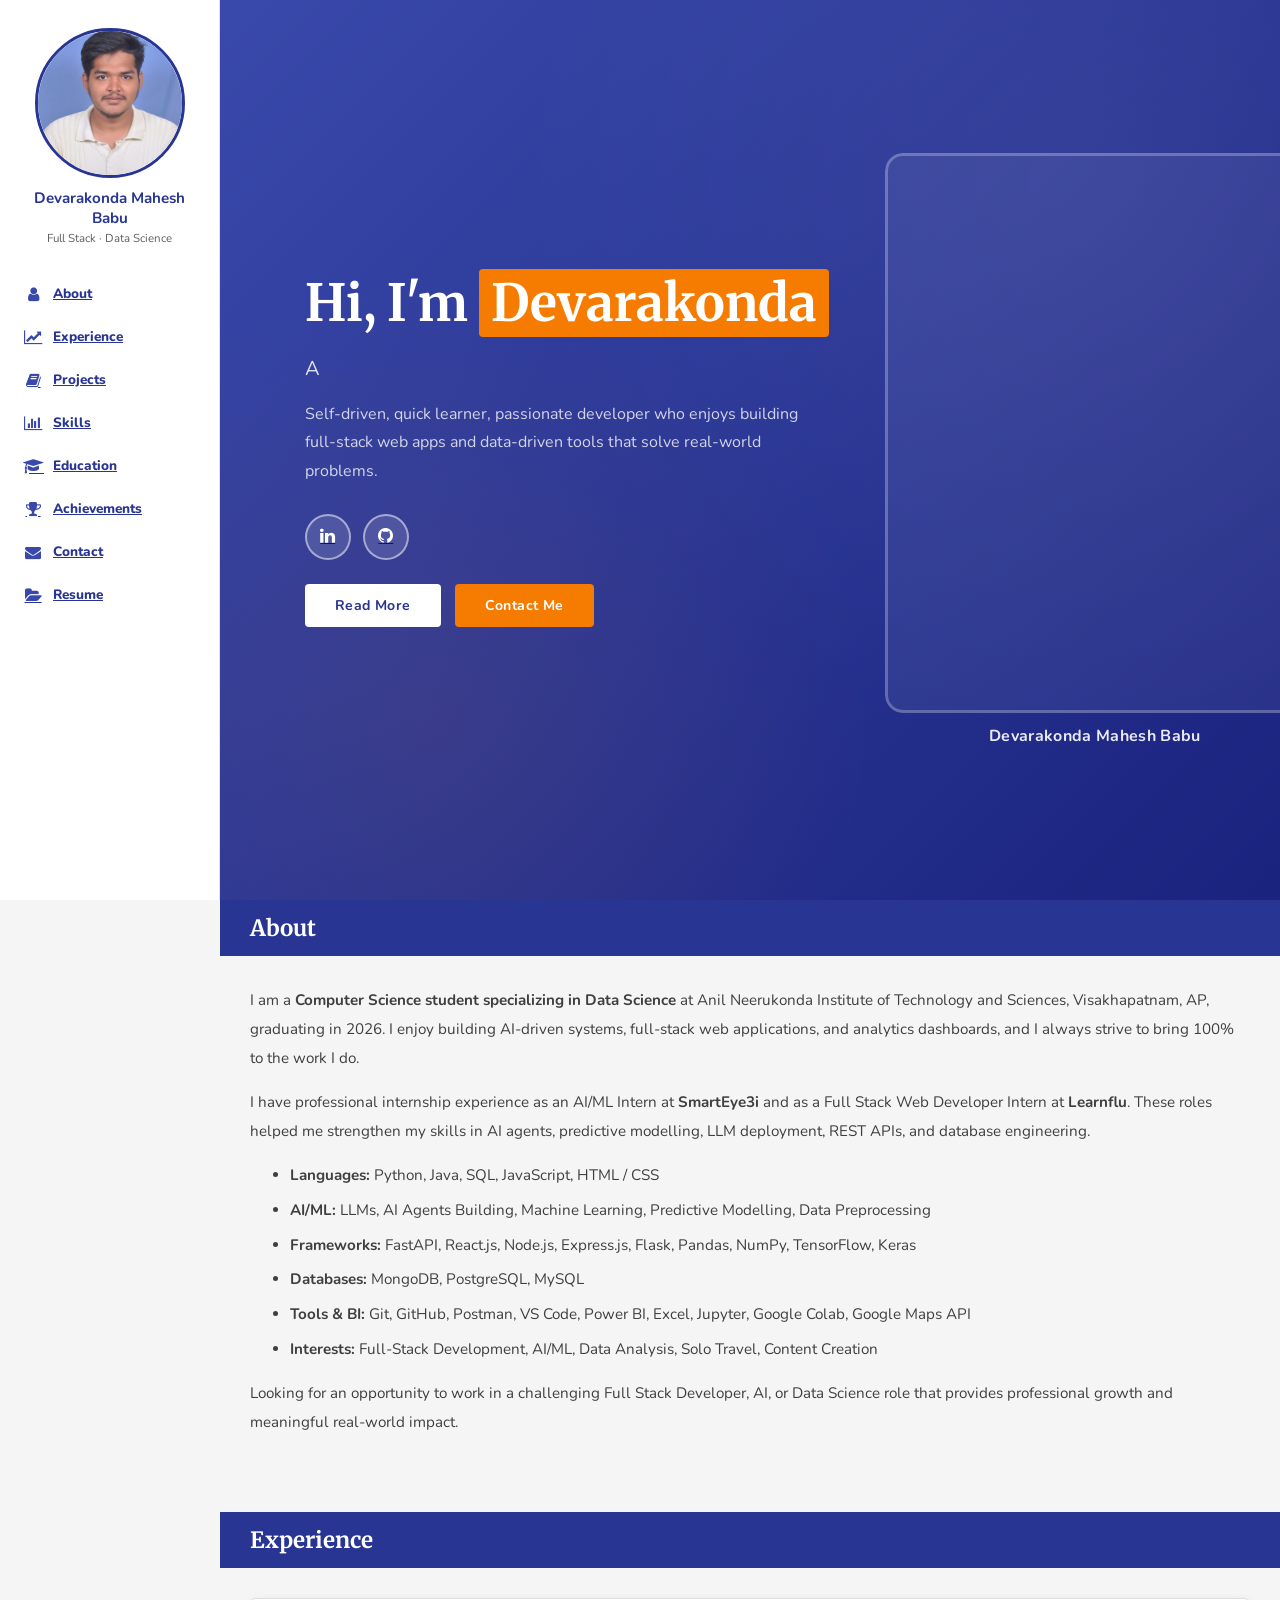
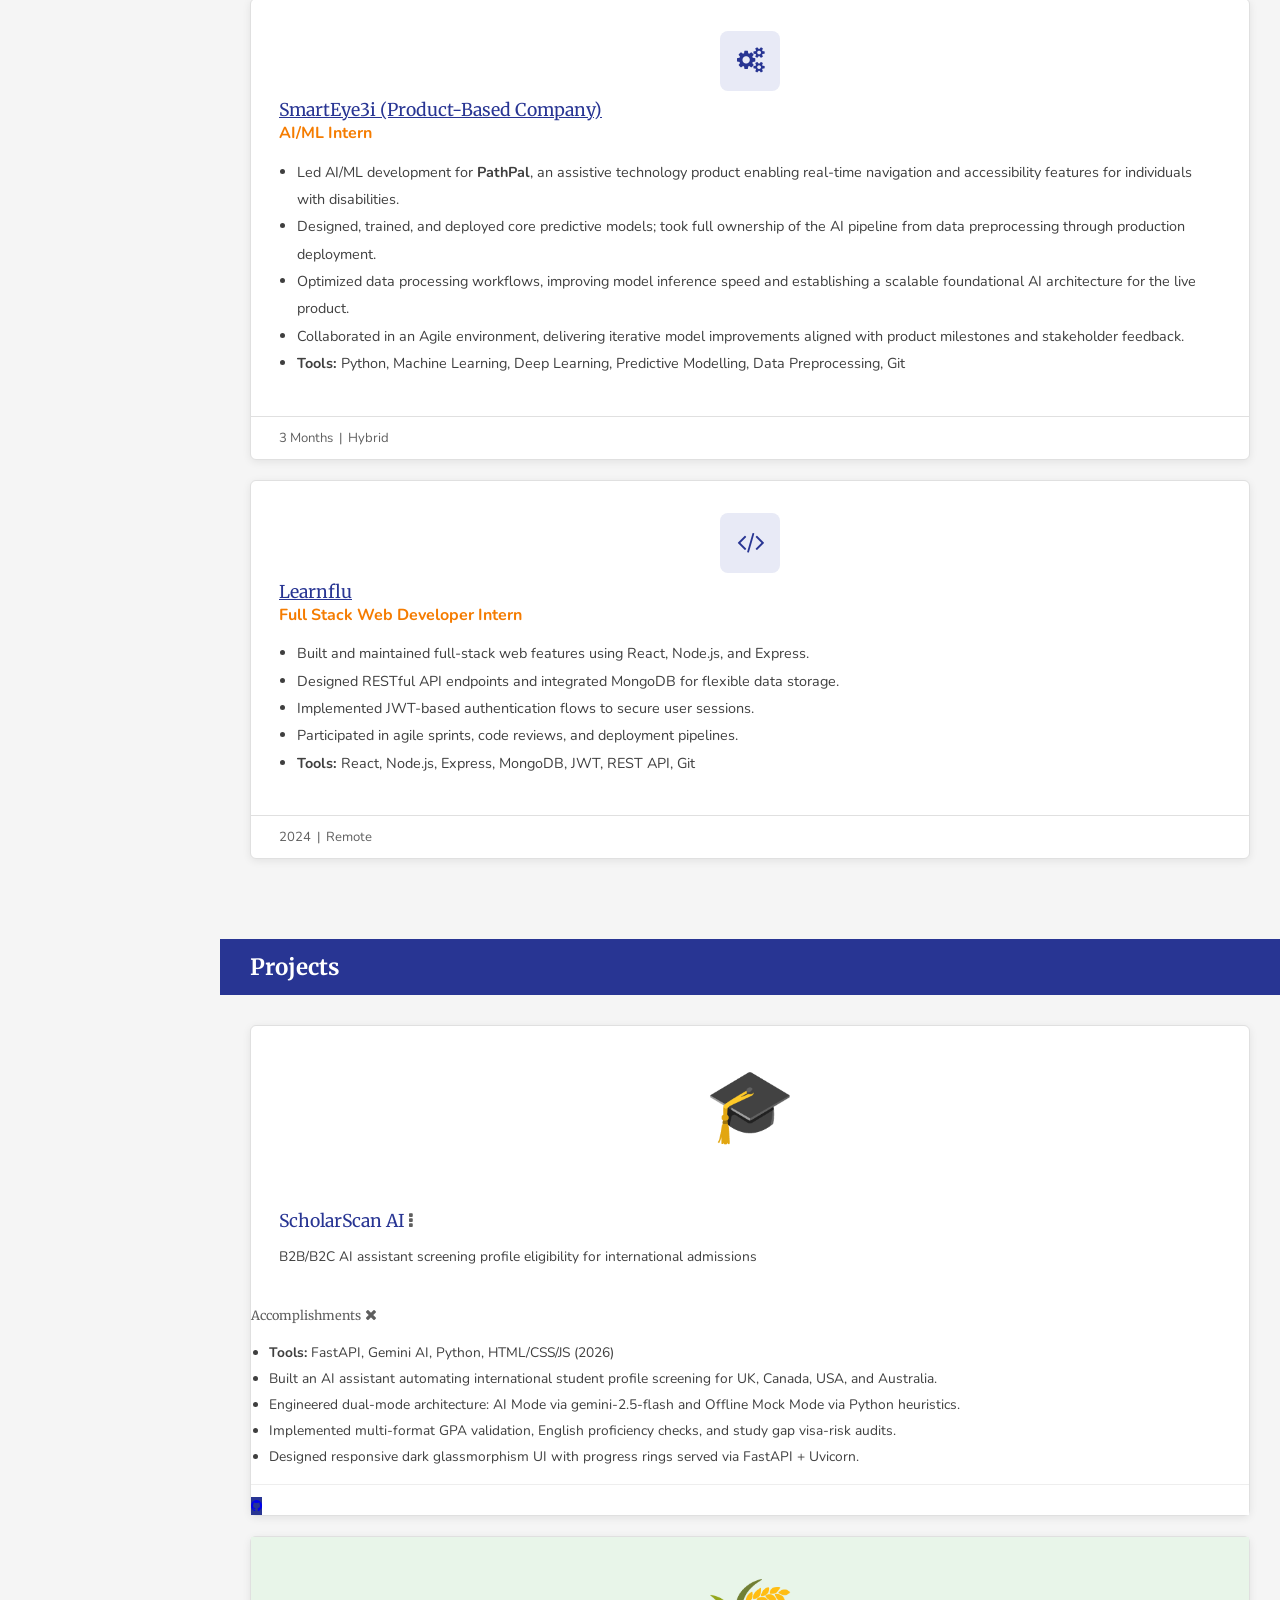
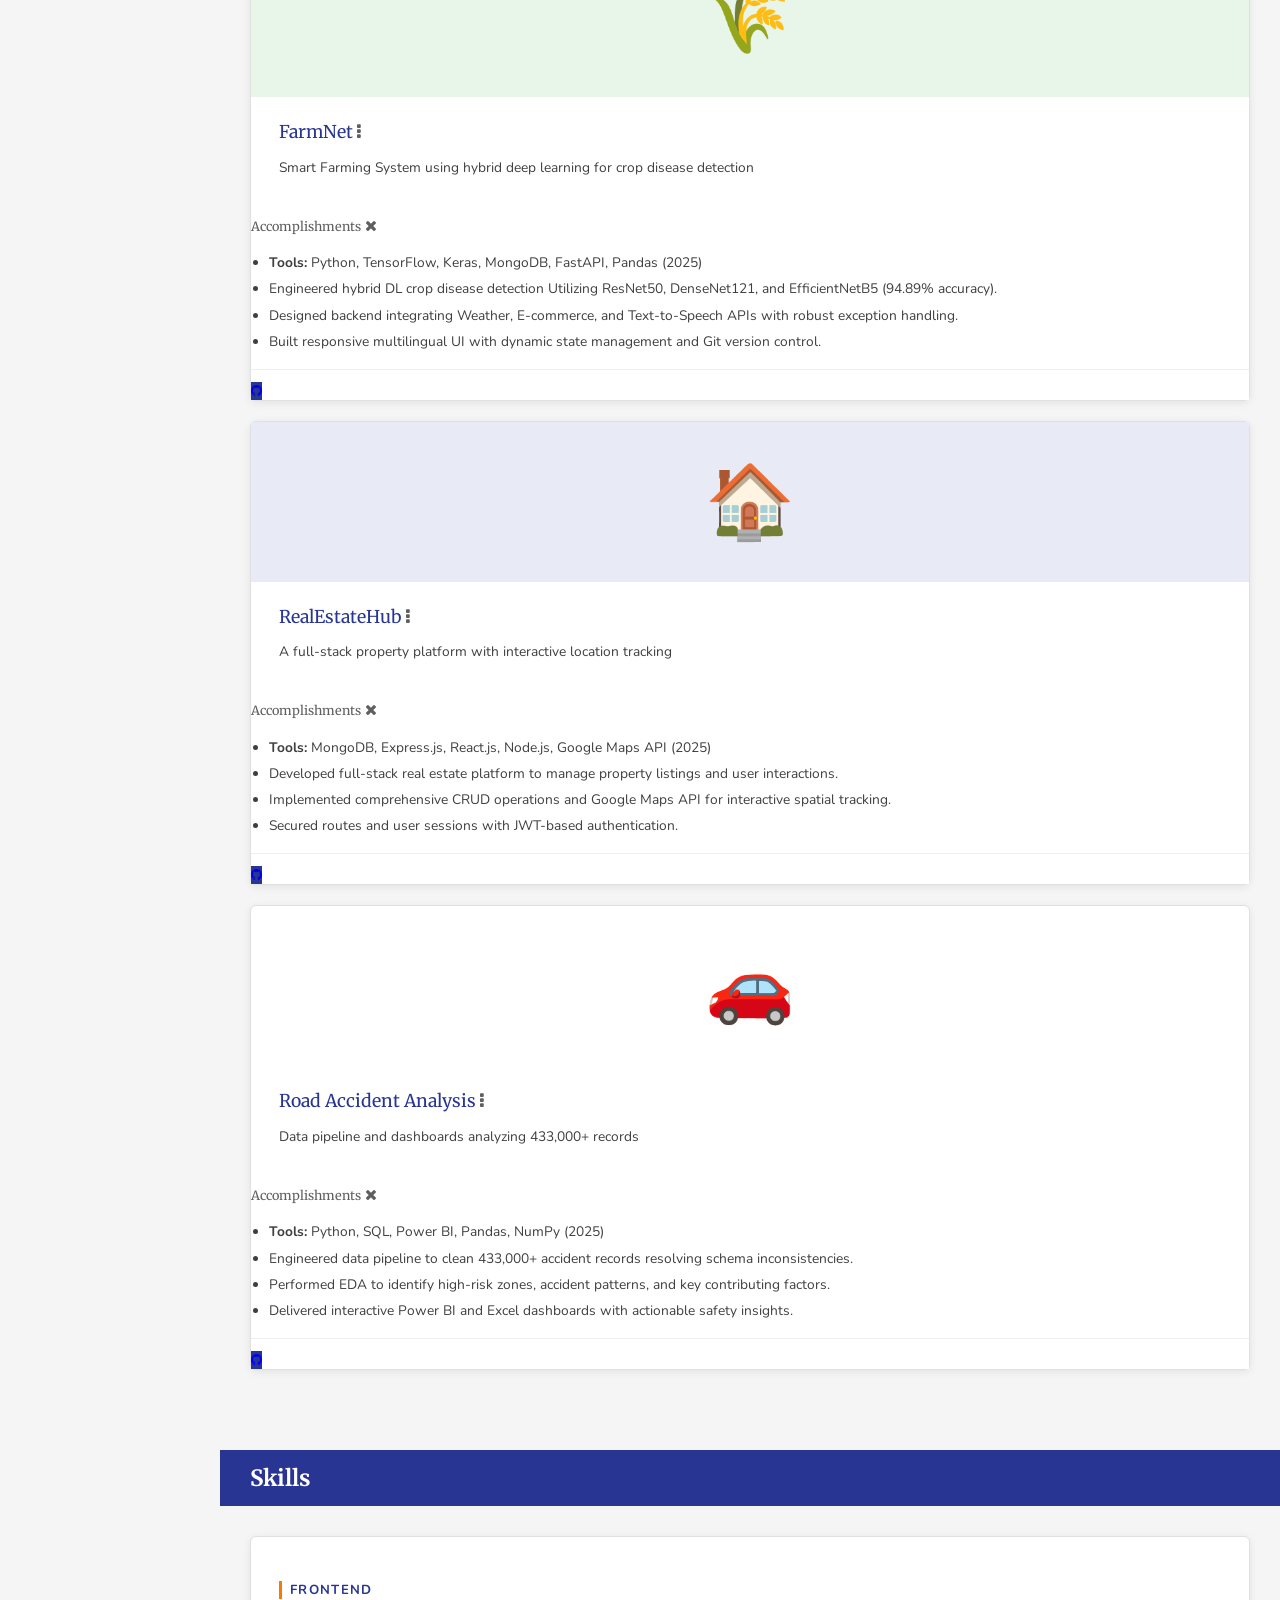
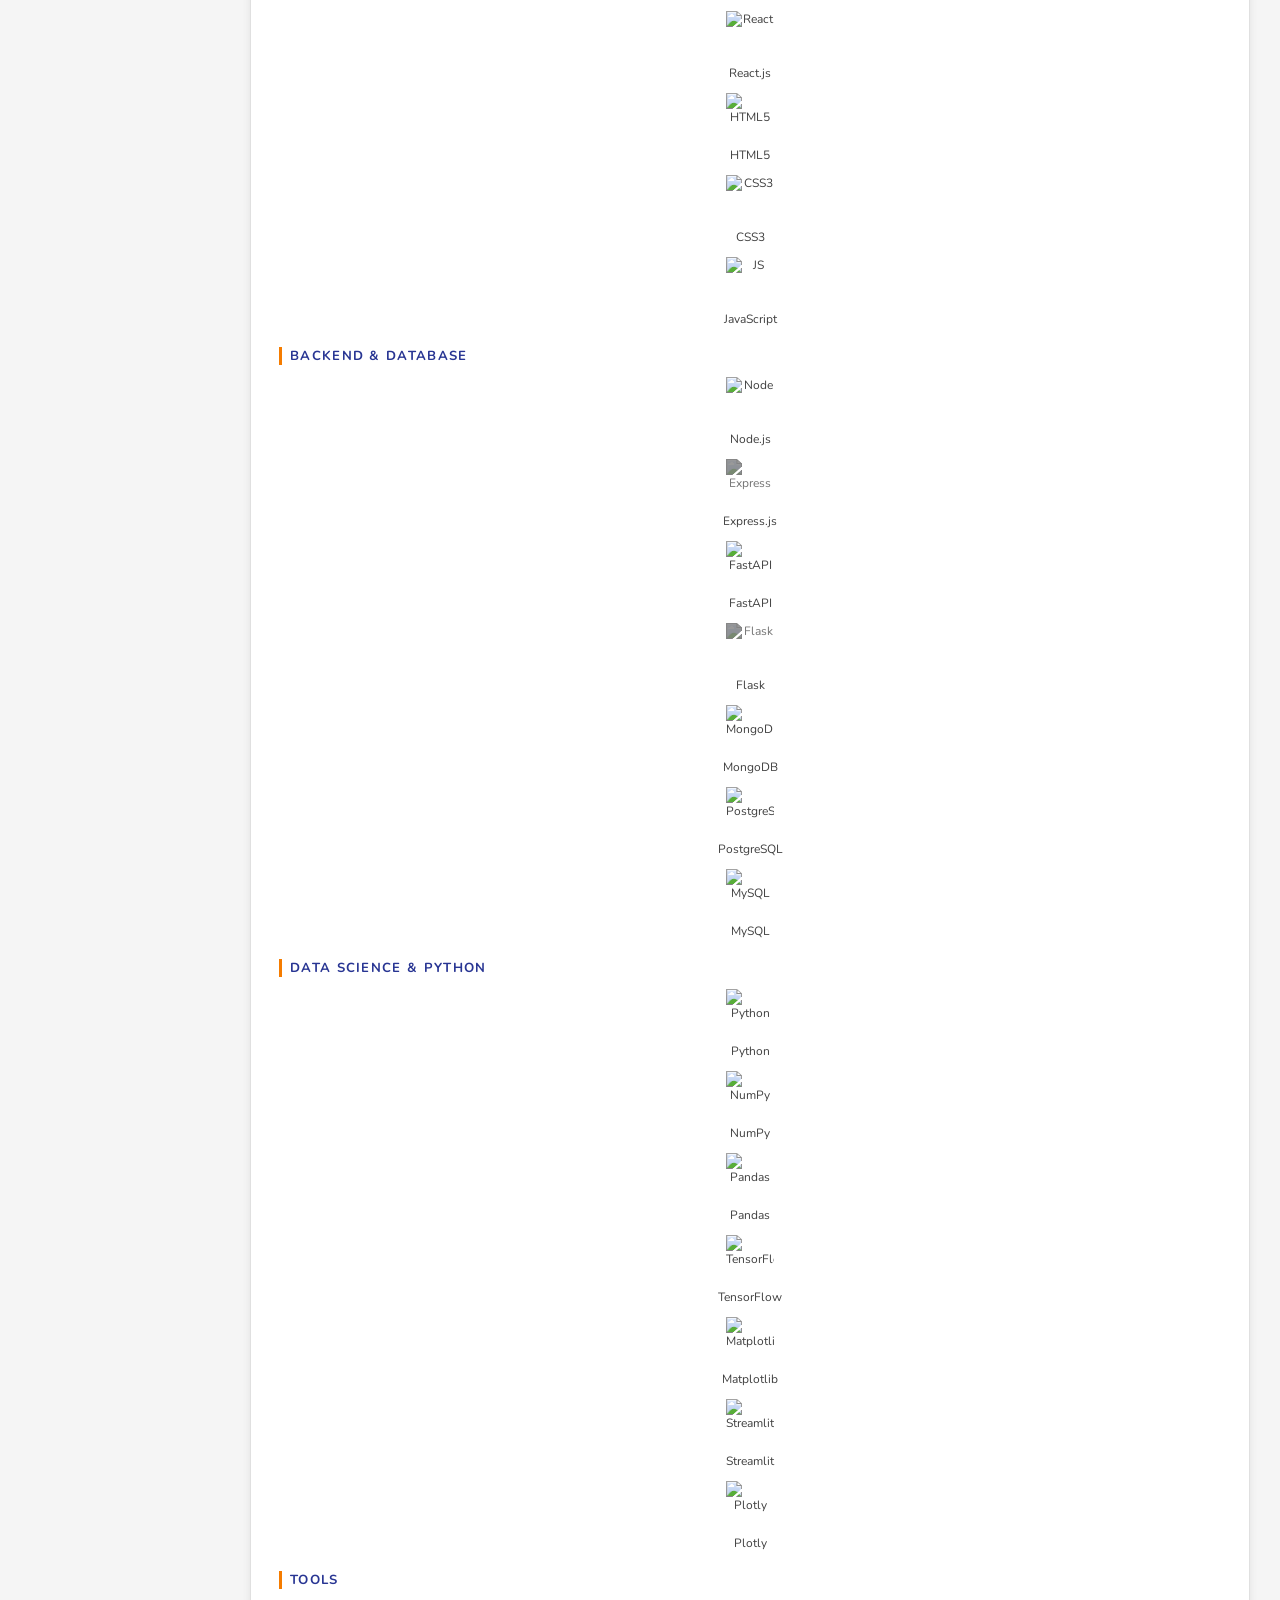
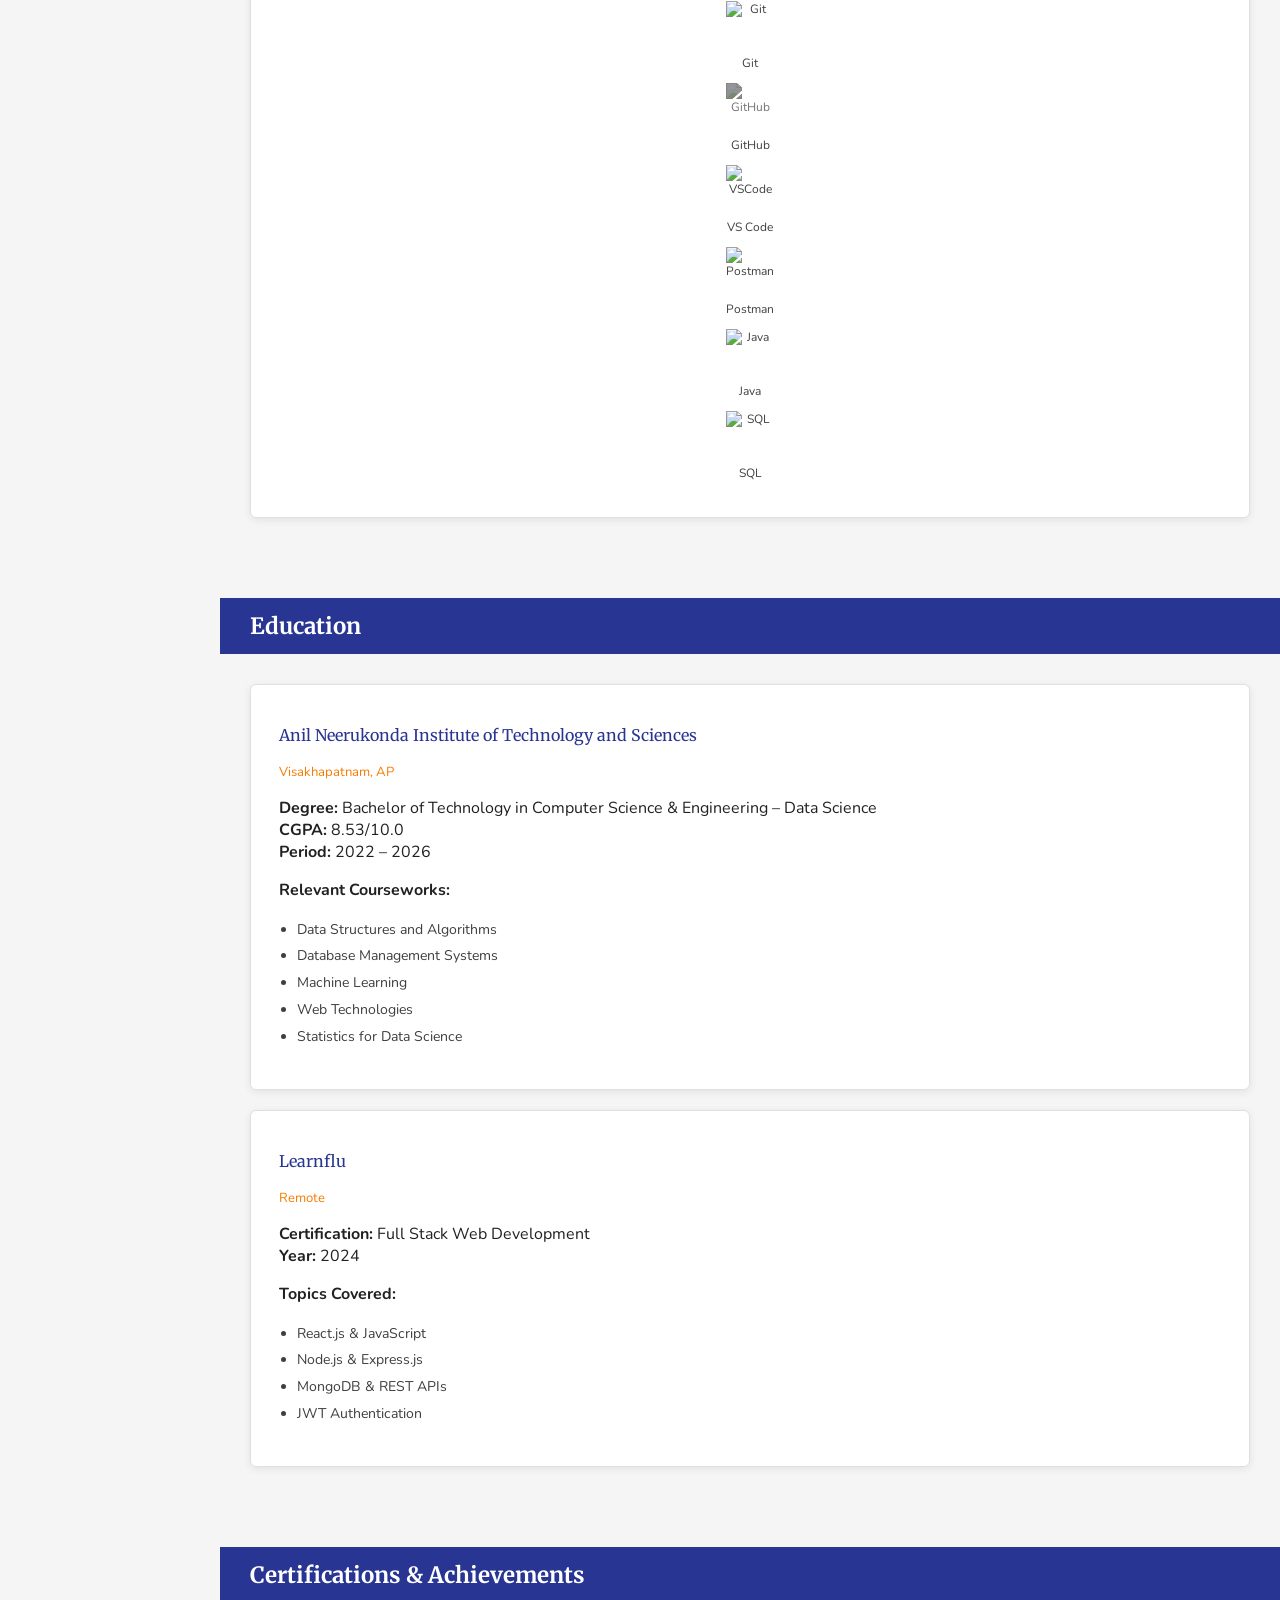
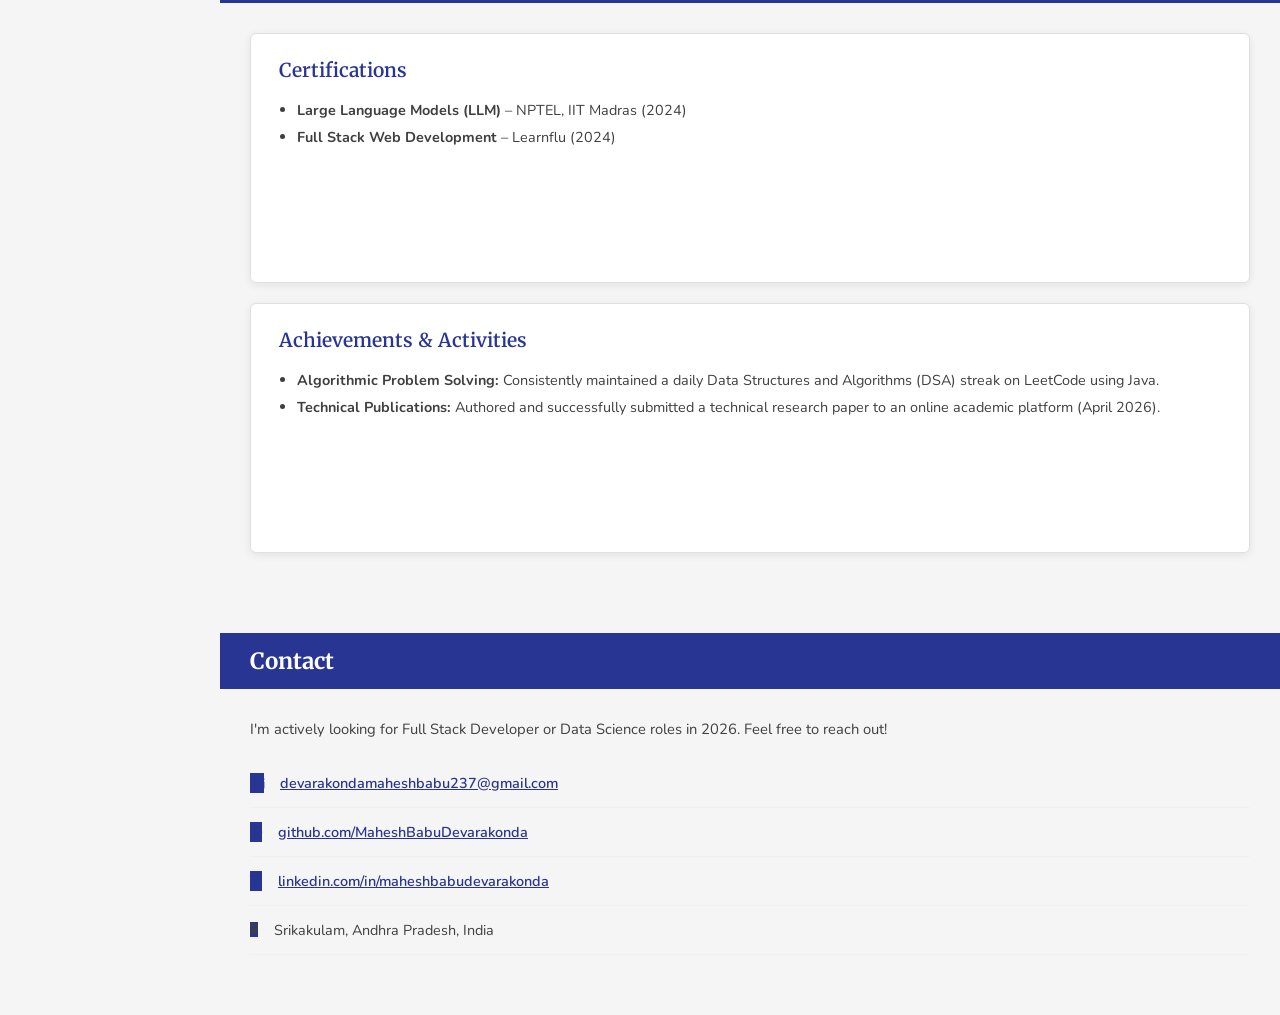
==== index.html @ b04dc6fb "Update portfolios with full resume details and set custom domain devarakondamaheshbabu.in" ====
<!DOCTYPE html>
<html lang="en">
<head>
  <meta charset="utf-8" />
  <meta name="viewport" content="width=device-width, initial-scale=1" />
  <meta http-equiv="X-UA-Compatible" content="IE=edge" />
  <title>Devarakonda Mahesh Babu | Full Stack Developer</title>
  <meta name="author" content="Devarakonda Mahesh Babu" />
  <meta name="description" content="Full Stack Developer and Data Science student passionate about building web apps and data-driven tools." />

  <!-- Favicons -->
  <link rel="apple-touch-icon" sizes="180x180" href="assets/img/favicon/apple-icon-180x180.png" />
  <link rel="icon" type="image/png" sizes="32x32" href="assets/img/favicon/favicon-32x32.png" />
  <link rel="icon" type="image/png" sizes="16x16" href="assets/img/favicon/favicon-16x16.png" />
  <link rel="icon" href="assets/img/favicon/favicon.ico" />
  <link rel="manifest" href="assets/img/favicon/manifest.json" />

  <!-- Materialize CSS -->
  <link rel="stylesheet" href="https://cdnjs.cloudflare.com/ajax/libs/materialize/0.100.2/css/materialize.min.css" />
  <!-- Font Awesome -->
  <link rel="stylesheet" href="https://cdnjs.cloudflare.com/ajax/libs/font-awesome/4.7.0/css/font-awesome.min.css" />
  <!-- Google Fonts -->
  <link href="https://fonts.googleapis.com/css2?family=Nunito:wght@400;600;700&family=Merriweather:wght@400;700&display=swap" rel="stylesheet" />

  <link rel="stylesheet" href="assets/css/site.css" />
</head>
<body>

<!-- ═══════════════════════════════════
     SIDEBAR (desktop)
═══════════════════════════════════ -->
<div class="side-nav fixed section table-of-contents">

  <li class="logo" style="list-style:none;">
    <img src="assets/img/DSC_0893%5B1%5D%20-%20Copy.JPG" class="profile-pic" alt="Devarakonda Mahesh Babu" />
    <div class="sidebar-name">Devarakonda Mahesh Babu</div>
    <div class="sidebar-role">Full Stack · Data Science</div>
  </li>

  <ul style="list-style:none;margin:0;padding:0;">
    <li><a href="#about"      class="waves-effect"><i class="fa fa-user"></i><span>About</span></a></li>
    <li><a href="#experience" class="waves-effect"><i class="fa fa-line-chart"></i><span>Experience</span></a></li>
    <li><a href="#projects"   class="waves-effect"><i class="fa fa-book"></i><span>Projects</span></a></li>
    <li><a href="#skills"     class="waves-effect"><i class="fa fa-bar-chart"></i><span>Skills</span></a></li>
    <li><a href="#education"  class="waves-effect"><i class="fa fa-graduation-cap"></i><span>Education</span></a></li>
    <li><a href="#achievements" class="waves-effect"><i class="fa fa-trophy"></i><span>Achievements</span></a></li>
    <li><a href="#contact"    class="waves-effect"><i class="fa fa-envelope"></i><span>Contact</span></a></li>
    <li><a href="assets/resume/aiagentresume.pdf" target="_blank" class="waves-effect"><i class="fa fa-folder-open"></i><span>Resume</span></a></li>
  </ul>
</div>

<!-- ═══════════════════════════════════
     MOBILE NAV
═══════════════════════════════════ -->
<nav class="mobile-bar">
  <div>
    <div class="mobile-name">Devarakonda Mahesh Babu</div>
    <div class="mobile-role">Full Stack Developer</div>
  </div>
  <button class="hamburger" id="menu-toggle"><i class="fa fa-bars"></i></button>
</nav>

<!-- ═══════════════════════════════════
     MAIN
═══════════════════════════════════ -->
<main>

  <!-- ── HERO ── -->
  <section id="intro">
    <div class="hero-wrap">
      <div class="intro-content">
        <h2> Hi, I'm <span class="highlight">Devarakonda</span></h2>
        <p class="typed-line">A <span class="typing"></span></p>
        <p class="tagline">
          Self-driven, quick learner, passionate developer who enjoys building
          full-stack web apps and data-driven tools that solve real-world problems.
        </p>
        <div class="social">
          <a href="https://www.linkedin.com/in/maheshbabudevarakonda" target="_blank">
            <button class="icon-btn"><i class="fa fa-linkedin"></i></button>
          </a>
          <a href="https://github.com/MaheshBabuDevarakonda" target="_blank">
            <button class="icon-btn"><i class="fa fa-github"></i></button>
          </a>
        </div>
        <div class="cta-buttons">
          <a href="#about" class="btn-read-more">Read More</a>
          <a href="#contact" class="btn-contact">Contact Me</a>
        </div>
      </div>

      <div class="hero-photo">
        <div class="video-wrapper">
          <video id="heroVideo" autoplay loop playsinline>
            <source src="assets/video/hero-video.mp4" type="video/mp4">
            Your browser does not support the video tag.
          </video>

          <!-- Custom Controls Bar -->
          <div class="vid-controls" id="vidControls">
            <!-- Timeline -->
            <div class="vid-timeline">
              <input type="range" id="vidSeek" class="vid-seek" value="0" min="0" step="0.1">
              <div class="vid-progress" id="vidProgress"></div>
            </div>

            <!-- Buttons row -->
            <div class="vid-buttons">
              <button class="vid-btn" id="videoPlayPause" title="Play / Pause">
                <i class="fa fa-pause" id="playPauseIcon"></i>
              </button>
              <span class="vid-time" id="vidTime">0:00 / 0:00</span>
              <button class="vid-btn" id="vidMute" title="Mute / Unmute">
                <i class="fa fa-volume-up" id="muteIcon"></i>
              </button>
            </div>
          </div>
        </div>
        <div class="hero-photo-name">Devarakonda Mahesh Babu</div>
      </div>
    </div>
  </section>

  <!-- ── ABOUT ── -->
  <section id="about" class="scrollspy">
    <h3 class="page-title">About</h3>
    <div class="section-container">
      <div class="flow-text">
        <p>
          I am a <strong>Computer Science student specializing in Data Science</strong> at Anil Neerukonda Institute of Technology and Sciences, Visakhapatnam, AP, graduating in 2026.
          I enjoy building AI-driven systems, full-stack web applications, and analytics dashboards, and I always strive to bring 100% to the work I do.
        </p>
        <p>
          I have professional internship experience as an AI/ML Intern at <strong>SmartEye3i</strong> and as a Full Stack Web Developer Intern at <strong>Learnflu</strong>. These roles helped me strengthen my skills in AI agents, predictive modelling, LLM deployment, REST APIs, and database engineering.
        </p>
        <p>
          <ul>
            <li><b>Languages:</b> Python, Java, SQL, JavaScript, HTML / CSS</li>
            <li><b>AI/ML:</b> LLMs, AI Agents Building, Machine Learning, Predictive Modelling, Data Preprocessing</li>
            <li><b>Frameworks:</b> FastAPI, React.js, Node.js, Express.js, Flask, Pandas, NumPy, TensorFlow, Keras</li>
            <li><b>Databases:</b> MongoDB, PostgreSQL, MySQL</li>
            <li><b>Tools & BI:</b> Git, GitHub, Postman, VS Code, Power BI, Excel, Jupyter, Google Colab, Google Maps API</li>
            <li><b>Interests:</b> Full-Stack Development, AI/ML, Data Analysis, Solo Travel, Content Creation</li>
          </ul>
        </p>
        <p>
          Looking for an opportunity to work in a challenging Full Stack Developer, AI, or Data Science role that provides professional growth and meaningful real-world impact.
        </p>
      </div>
    </div>
  </section>

  <!-- ── EXPERIENCE ── -->
  <section id="experience" class="scrollspy">
    <h3 class="page-title">Experience</h3>
    <div class="section-container">

      <!-- SmartEye3i -->
      <div class="card">
        <div class="card-content">
          <div class="row" style="margin-bottom:0;">
            <div class="col s12 m2" style="display:flex;align-items:center;justify-content:center;padding:8px;">
              <div style="width:60px;height:60px;background:var(--primary-light);border-radius:8px;display:flex;align-items:center;justify-content:center;font-size:1.6rem;color:var(--primary);">
                <i class="fa fa-cogs"></i>
              </div>
            </div>
            <div class="col s12 m10">
              <span class="card-title"><a href="https://smarteye3i.com/" target="_blank" class="hoverline">SmartEye3i (Product-Based Company)</a></span>
              <div class="role">AI/ML Intern</div>
              <ul style="padding-left:18px;font-size:0.9rem;color:var(--text-mid);line-height:1.9;">
                <li>Led AI/ML development for <b>PathPal</b>, an assistive technology product enabling real-time navigation and accessibility features for individuals with disabilities.</li>
                <li>Designed, trained, and deployed core predictive models; took full ownership of the AI pipeline from data preprocessing through production deployment.</li>
                <li>Optimized data processing workflows, improving model inference speed and establishing a scalable foundational AI architecture for the live product.</li>
                <li>Collaborated in an Agile environment, delivering iterative model improvements aligned with product milestones and stakeholder feedback.</li>
                <li><b>Tools:</b> Python, Machine Learning, Deep Learning, Predictive Modelling, Data Preprocessing, Git</li>
              </ul>
            </div>
          </div>
        </div>
        <div class="card-action">3 Months &nbsp;|&nbsp; Hybrid</div>
      </div>

      <!-- Learnflu -->
      <div class="card">
        <div class="card-content">
          <div class="row" style="margin-bottom:0;">
            <div class="col s12 m2" style="display:flex;align-items:center;justify-content:center;padding:8px;">
              <div style="width:60px;height:60px;background:var(--primary-light);border-radius:8px;display:flex;align-items:center;justify-content:center;font-size:1.6rem;color:var(--primary);">
                <i class="fa fa-code"></i>
              </div>
            </div>
            <div class="col s12 m10">
              <span class="card-title"><a href="https://learnflu.com" target="_blank" class="hoverline">Learnflu</a></span>
              <div class="role">Full Stack Web Developer Intern</div>
              <ul style="padding-left:18px;font-size:0.9rem;color:var(--text-mid);line-height:1.9;">
                <li>Built and maintained full-stack web features using React, Node.js, and Express.</li>
                <li>Designed RESTful API endpoints and integrated MongoDB for flexible data storage.</li>
                <li>Implemented JWT-based authentication flows to secure user sessions.</li>
                <li>Participated in agile sprints, code reviews, and deployment pipelines.</li>
                <li><b>Tools:</b> React, Node.js, Express, MongoDB, JWT, REST API, Git</li>
              </ul>
            </div>
          </div>
        </div>
        <div class="card-action">2024 &nbsp;|&nbsp; Remote</div>
      </div>

    </div>
  </section>

  <!-- ── PROJECTS ── -->
  <section id="projects" class="scrollspy">
    <h3 class="page-title">Projects</h3>
    <div class="section-container">
      <div class="row">

        <!-- ScholarScan AI -->
        <div class="col s12 m6">
          <div class="card medium">
            <div class="card-image emoji-cover purple waves-effect waves-block waves-light activator">🎓</div>
            <div class="card-content">
              <span class="card-title activator hoverline" style="color:var(--primary)!important;">
                ScholarScan AI <i class="fa fa-ellipsis-v right" style="color:var(--text-light);"></i>
              </span>
              <p style="font-size:0.86rem;color:var(--text-mid);">B2B/B2C AI assistant screening profile eligibility for international admissions</p>
            </div>
            <div class="card-reveal">
              <span class="card-title" style="color:var(--text-light)!important;">
                <small>Accomplishments</small>
                <i class="fa fa-times right" style="cursor:pointer;"></i>
              </span>
              <ul>
                <li><b>Tools:</b> FastAPI, Gemini AI, Python, HTML/CSS/JS (2026)</li>
                <li>Built an AI assistant automating international student profile screening for UK, Canada, USA, and Australia.</li>
                <li>Engineered dual-mode architecture: AI Mode via gemini-2.5-flash and Offline Mock Mode via Python heuristics.</li>
                <li>Implemented multi-format GPA validation, English proficiency checks, and study gap visa-risk audits.</li>
                <li>Designed responsive dark glassmorphism UI with progress rings served via FastAPI + Uvicorn.</li>
              </ul>
              <div class="card-action" style="border-top:1px solid #eee;padding:12px 0 0;">
                <a href="https://github.com/MaheshBabuDevarakonda" target="_blank"
                   class="btn-floating btn-large waves-effect waves-light tooltipped"
                   style="background:var(--primary);" data-tooltip="View Source">
                  <i class="fa fa-github"></i>
                </a>
              </div>
            </div>
          </div>
        </div>

        <!-- FarmNet -->
        <div class="col s12 m6">
          <div class="card medium">
            <div class="card-image emoji-cover green waves-effect waves-block waves-light activator">🌾</div>
            <div class="card-content">
              <span class="card-title activator hoverline" style="color:var(--primary)!important;">
                FarmNet <i class="fa fa-ellipsis-v right" style="color:var(--text-light);"></i>
              </span>
              <p style="font-size:0.86rem;color:var(--text-mid);">Smart Farming System using hybrid deep learning for crop disease detection</p>
            </div>
            <div class="card-reveal">
              <span class="card-title" style="color:var(--text-light)!important;">
                <small>Accomplishments</small>
                <i class="fa fa-times right" style="cursor:pointer;"></i>
              </span>
              <ul>
                <li><b>Tools:</b> Python, TensorFlow, Keras, MongoDB, FastAPI, Pandas (2025)</li>
                <li>Engineered hybrid DL crop disease detection Utilizing ResNet50, DenseNet121, and EfficientNetB5 (94.89% accuracy).</li>
                <li>Designed backend integrating Weather, E-commerce, and Text-to-Speech APIs with robust exception handling.</li>
                <li>Built responsive multilingual UI with dynamic state management and Git version control.</li>
              </ul>
              <div class="card-action" style="border-top:1px solid #eee;padding:12px 0 0;">
                <a href="https://github.com/MaheshBabuDevarakonda" target="_blank"
                   class="btn-floating btn-large waves-effect waves-light tooltipped"
                   style="background:var(--primary);" data-tooltip="View Source">
                  <i class="fa fa-github"></i>
                </a>
              </div>
            </div>
          </div>
        </div>

        <!-- RealEstateHub -->
        <div class="col s12 m6">
          <div class="card medium">
            <div class="card-image emoji-cover blue waves-effect waves-block waves-light activator">🏠</div>
            <div class="card-content">
              <span class="card-title activator hoverline" style="color:var(--primary)!important;">
                RealEstateHub <i class="fa fa-ellipsis-v right" style="color:var(--text-light);"></i>
              </span>
              <p style="font-size:0.86rem;color:var(--text-mid);">A full-stack property platform with interactive location tracking</p>
            </div>
            <div class="card-reveal">
              <span class="card-title" style="color:var(--text-light)!important;">
                <small>Accomplishments</small>
                <i class="fa fa-times right" style="cursor:pointer;"></i>
              </span>
              <ul>
                <li><b>Tools:</b> MongoDB, Express.js, React.js, Node.js, Google Maps API (2025)</li>
                <li>Developed full-stack real estate platform to manage property listings and user interactions.</li>
                <li>Implemented comprehensive CRUD operations and Google Maps API for interactive spatial tracking.</li>
                <li>Secured routes and user sessions with JWT-based authentication.</li>
              </ul>
              <div class="card-action" style="border-top:1px solid #eee;padding:12px 0 0;">
                <a href="https://github.com/MaheshBabuDevarakonda" target="_blank"
                   class="btn-floating btn-large waves-effect waves-light tooltipped"
                   style="background:var(--primary);" data-tooltip="View Source">
                  <i class="fa fa-github"></i>
                </a>
              </div>
            </div>
          </div>
        </div>

        <!-- Road Accident Analysis -->
        <div class="col s12 m6">
          <div class="card medium">
            <div class="card-image emoji-cover orange waves-effect waves-block waves-light activator">🚗</div>
            <div class="card-content">
              <span class="card-title activator hoverline" style="color:var(--primary)!important;">
                Road Accident Analysis <i class="fa fa-ellipsis-v right" style="color:var(--text-light);"></i>
              </span>
              <p style="font-size:0.86rem;color:var(--text-mid);">Data pipeline and dashboards analyzing 433,000+ records</p>
            </div>
            <div class="card-reveal">
              <span class="card-title" style="color:var(--text-light)!important;">
                <small>Accomplishments</small>
                <i class="fa fa-times right" style="cursor:pointer;"></i>
              </span>
              <ul>
                <li><b>Tools:</b> Python, SQL, Power BI, Pandas, NumPy (2025)</li>
                <li>Engineered data pipeline to clean 433,000+ accident records resolving schema inconsistencies.</li>
                <li>Performed EDA to identify high-risk zones, accident patterns, and key contributing factors.</li>
                <li>Delivered interactive Power BI and Excel dashboards with actionable safety insights.</li>
              </ul>
              <div class="card-action" style="border-top:1px solid #eee;padding:12px 0 0;">
                <a href="https://github.com/MaheshBabuDevarakonda" target="_blank"
                   class="btn-floating btn-large waves-effect waves-light tooltipped"
                   style="background:var(--primary);" data-tooltip="View Source">
                  <i class="fa fa-github"></i>
                </a>
              </div>
            </div>
          </div>
        </div>

      </div>
    </div>
  </section>

  <!-- ── SKILLS ── -->
  <section id="skills" class="scrollspy">
    <h3 class="page-title">Skills</h3>
    <div class="section-container">

      <div class="card">
        <div class="card-content">
          <div class="skills-group-title">Frontend</div>
          <div class="row" style="margin-bottom:0;">
            <div class="col s4 m2 skill-icon-col"><img src="https://cdn.jsdelivr.net/gh/devicons/devicon/icons/react/react-original.svg" alt="React" />React.js</div>
            <div class="col s4 m2 skill-icon-col"><img src="https://cdn.jsdelivr.net/gh/devicons/devicon/icons/html5/html5-original.svg" alt="HTML5" />HTML5</div>
            <div class="col s4 m2 skill-icon-col"><img src="https://cdn.jsdelivr.net/gh/devicons/devicon/icons/css3/css3-original.svg" alt="CSS3" />CSS3</div>
            <div class="col s4 m2 skill-icon-col"><img src="https://cdn.jsdelivr.net/gh/devicons/devicon/icons/javascript/javascript-original.svg" alt="JS" />JavaScript</div>
          </div>
          <div class="skills-group-title">Backend &amp; Database</div>
          <div class="row" style="margin-bottom:0;">
            <div class="col s4 m2 skill-icon-col"><img src="https://cdn.jsdelivr.net/gh/devicons/devicon/icons/nodejs/nodejs-original.svg" alt="Node" />Node.js</div>
            <div class="col s4 m2 skill-icon-col"><img src="https://cdn.jsdelivr.net/gh/devicons/devicon/icons/express/express-original.svg" alt="Express" style="filter:invert(0.4);" />Express.js</div>
            <div class="col s4 m2 skill-icon-col"><img src="https://cdn.jsdelivr.net/gh/devicons/devicon/icons/fastapi/fastapi-original.svg" alt="FastAPI" />FastAPI</div>
            <div class="col s4 m2 skill-icon-col"><img src="https://cdn.jsdelivr.net/gh/devicons/devicon/icons/flask/flask-original.svg" alt="Flask" style="filter:invert(0.4);" />Flask</div>
            <div class="col s4 m2 skill-icon-col"><img src="https://cdn.jsdelivr.net/gh/devicons/devicon/icons/mongodb/mongodb-original.svg" alt="MongoDB" />MongoDB</div>
            <div class="col s4 m2 skill-icon-col"><img src="https://cdn.jsdelivr.net/gh/devicons/devicon/icons/postgresql/postgresql-original.svg" alt="PostgreSQL" />PostgreSQL</div>
            <div class="col s4 m2 skill-icon-col"><img src="https://cdn.jsdelivr.net/gh/devicons/devicon/icons/mysql/mysql-original.svg" alt="MySQL" />MySQL</div>
          </div>
          <div class="skills-group-title">Data Science &amp; Python</div>
          <div class="row" style="margin-bottom:0;">
            <div class="col s4 m2 skill-icon-col"><img src="https://cdn.jsdelivr.net/gh/devicons/devicon/icons/python/python-original.svg" alt="Python" />Python</div>
            <div class="col s4 m2 skill-icon-col"><img src="https://cdn.jsdelivr.net/gh/devicons/devicon/icons/numpy/numpy-original.svg" alt="NumPy" />NumPy</div>
            <div class="col s4 m2 skill-icon-col"><img src="https://cdn.jsdelivr.net/gh/devicons/devicon/icons/pandas/pandas-original.svg" alt="Pandas" />Pandas</div>
            <div class="col s4 m2 skill-icon-col"><img src="https://cdn.jsdelivr.net/gh/devicons/devicon/icons/tensorflow/tensorflow-original.svg" alt="TensorFlow" />TensorFlow</div>
            <div class="col s4 m2 skill-icon-col"><img src="https://cdn.jsdelivr.net/gh/devicons/devicon/icons/matplotlib/matplotlib-original.svg" alt="Matplotlib" />Matplotlib</div>
            <div class="col s4 m2 skill-icon-col"><img src="https://streamlit.io/images/brand/streamlit-mark-color.svg" alt="Streamlit" />Streamlit</div>
            <div class="col s4 m2 skill-icon-col"><img src="https://cdn.jsdelivr.net/gh/devicons/devicon/icons/plotly/plotly-original.svg" alt="Plotly" />Plotly</div>
          </div>
          <div class="skills-group-title">Tools</div>
          <div class="row" style="margin-bottom:0;">
            <div class="col s4 m2 skill-icon-col"><img src="https://cdn.jsdelivr.net/gh/devicons/devicon/icons/git/git-original.svg" alt="Git" />Git</div>
            <div class="col s4 m2 skill-icon-col"><img src="https://cdn.jsdelivr.net/gh/devicons/devicon/icons/github/github-original.svg" alt="GitHub" style="filter:invert(0.4);" />GitHub</div>
            <div class="col s4 m2 skill-icon-col"><img src="https://cdn.jsdelivr.net/gh/devicons/devicon/icons/vscode/vscode-original.svg" alt="VSCode" />VS Code</div>
            <div class="col s4 m2 skill-icon-col"><img src="https://cdn.jsdelivr.net/gh/devicons/devicon/icons/postman/postman-original.svg" alt="Postman" />Postman</div>
            <div class="col s4 m2 skill-icon-col"><img src="https://cdn.jsdelivr.net/gh/devicons/devicon/icons/java/java-original.svg" alt="Java" />Java</div>
            <div class="col s4 m2 skill-icon-col"><img src="https://cdn.jsdelivr.net/gh/devicons/devicon/icons/sqldeveloper/sqldeveloper-original.svg" alt="SQL" />SQL</div>
          </div>
        </div>
      </div>

    </div>
  </section>

  <!-- ── EDUCATION ── -->
  <section id="education" class="scrollspy">
    <h3 class="page-title">Education</h3>
    <div class="section-container">
      <div class="row">

        <div class="col s12 m6">
          <div class="card">
            <div class="card-content">
              <p><span class="edu-univ">Anil Neerukonda Institute of Technology and Sciences</span></p>
              <p class="edu-location">Visakhapatnam, AP</p>
              <p><b>Degree:</b> Bachelor of Technology in Computer Science &amp; Engineering – Data Science<br><b>CGPA:</b> 8.53/10.0<br><b>Period:</b> 2022 – 2026</p>
              <p style="margin-top:12px;"><b>Relevant Courseworks:</b></p>
              <ul style="padding-left:18px;font-size:0.88rem;color:var(--text-mid);line-height:1.9;">
                <li>Data Structures and Algorithms</li>
                <li>Database Management Systems</li>
                <li>Machine Learning</li>
                <li>Web Technologies</li>
                <li>Statistics for Data Science</li>
              </ul>
            </div>
          </div>
        </div>

        <div class="col s12 m6">
          <div class="card">
            <div class="card-content">
              <p><span class="edu-univ">Learnflu</span></p>
              <p class="edu-location">Remote</p>
              <p><b>Certification:</b> Full Stack Web Development<br><b>Year:</b> 2024</p>
              <p style="margin-top:12px;"><b>Topics Covered:</b></p>
              <ul style="padding-left:18px;font-size:0.88rem;color:var(--text-mid);line-height:1.9;">
                <li>React.js &amp; JavaScript</li>
                <li>Node.js &amp; Express.js</li>
                <li>MongoDB &amp; REST APIs</li>
                <li>JWT Authentication</li>
              </ul>
            </div>
          </div>
        </div>

      </div>
    </div>
  </section>

  <!-- ── ACHIEVEMENTS & CERTIFICATIONS ── -->
  <section id="achievements" class="scrollspy">
    <h3 class="page-title">Certifications &amp; Achievements</h3>
    <div class="section-container">
      <div class="row">
        <div class="col s12 m6">
          <div class="card" style="min-height: 250px;">
            <div class="card-content">
              <span class="card-title" style="color:var(--primary)!important;font-size:1.2rem;font-weight:600;">Certifications</span>
              <ul style="padding-left:18px;font-size:0.9rem;color:var(--text-mid);line-height:1.9;">
                <li><b>Large Language Models (LLM)</b> – NPTEL, IIT Madras (2024)</li>
                <li><b>Full Stack Web Development</b> – Learnflu (2024)</li>
              </ul>
            </div>
          </div>
        </div>
        <div class="col s12 m6">
          <div class="card" style="min-height: 250px;">
            <div class="card-content">
              <span class="card-title" style="color:var(--primary)!important;font-size:1.2rem;font-weight:600;">Achievements &amp; Activities</span>
              <ul style="padding-left:18px;font-size:0.9rem;color:var(--text-mid);line-height:1.9;">
                <li><b>Algorithmic Problem Solving:</b> Consistently maintained a daily Data Structures and Algorithms (DSA) streak on LeetCode using Java.</li>
                <li><b>Technical Publications:</b> Authored and successfully submitted a technical research paper to an online academic platform (April 2026).</li>
              </ul>
            </div>
          </div>
        </div>
      </div>
    </div>
  </section>

  <!-- ── CONTACT ── -->
  <section id="contact" class="scrollspy">
    <h3 class="page-title">Contact</h3>
    <div class="section-container">
      <p style="font-size:0.92rem;color:var(--text-mid);margin-bottom:20px;">
        I'm actively looking for Full Stack Developer or Data Science roles in 2026. Feel free to reach out!
      </p>

      <div class="contact-row">
        <a href="mailto:devarakondamaheshbabu237@gmail.com" class="btn-floating btn-large waves-effect waves-light tooltipped" data-tooltip="Send Email"><i class="fa fa-envelope"></i></a>
        <a href="mailto:devarakondamaheshbabu237@gmail.com">devarakondamaheshbabu237@gmail.com</a>
      </div>
      <div class="contact-row">
        <a href="https://github.com/MaheshBabuDevarakonda" target="_blank" class="btn-floating btn-large waves-effect waves-light tooltipped" data-tooltip="GitHub"><i class="fa fa-github"></i></a>
        <a href="https://github.com/MaheshBabuDevarakonda" target="_blank">github.com/MaheshBabuDevarakonda</a>
      </div>
      <div class="contact-row">
        <a href="https://www.linkedin.com/in/maheshbabudevarakonda" target="_blank" class="btn-floating btn-large waves-effect waves-light tooltipped" data-tooltip="LinkedIn"><i class="fa fa-linkedin"></i></a>
        <a href="https://www.linkedin.com/in/maheshbabudevarakonda" target="_blank">linkedin.com/in/maheshbabudevarakonda</a>
      </div>
      <div class="contact-row">
        <span class="btn-floating btn-large" style="background:var(--primary);display:flex;align-items:center;justify-content:center;"><i class="fa fa-map-marker"></i></span>
        <span style="color:var(--text-mid);">Srikakulam, Andhra Pradesh, India</span>
      </div>
    </div>
  </section>

</main>

<!-- ═══════════════════════════════════
     SCRIPTS
═══════════════════════════════════ -->
<script src="https://ajax.googleapis.com/ajax/libs/jquery/3.6.0/jquery.min.js"></script>
<script src="https://cdnjs.cloudflare.com/ajax/libs/materialize/0.100.2/js/materialize.min.js"></script>
<script src="https://cdn.jsdelivr.net/npm/typed.js@2.0.12/lib/typed.min.js"></script>

<script>
  // Typed.js
  new Typed('.typing', {
    strings: ["Full Stack Developer", "Data Science Student", "React Developer", "Python Enthusiast"],
    loop: true,
    typeSpeed: 75,
    backSpeed: 40,
    backDelay: 1800
  });

  // Materialize init
  $(document).ready(function () {
    $(".scrollspy").scrollSpy();
    $(".tooltipped").tooltip({ delay: 50 });
    // card reveal
    $(".activator").click(function () {
      $(this).closest(".card").find(".card-reveal").css("display", "block").addClass("active");
    });
    $(".card-reveal .fa-times").click(function () {
      $(this).closest(".card-reveal").css("display", "none").removeClass("active");
    });
  });

  // Active nav link on scroll
  const sections = document.querySelectorAll("section[id]");
  const navLinks = document.querySelectorAll(".side-nav a");
  window.addEventListener("scroll", () => {
    let current = "";
    sections.forEach(s => {
      if (window.scrollY >= s.offsetTop - 120) current = s.id;
    });
    navLinks.forEach(a => {
      a.classList.toggle("active", a.getAttribute("href") === "#" + current);
    });
  });

  // Mobile menu toggle
  const menuToggle = document.getElementById("menu-toggle");
  const sidebar = document.querySelector(".side-nav.fixed");
  menuToggle && menuToggle.addEventListener("click", () => {
    sidebar.style.display = sidebar.style.display === "block" ? "none" : "block";
    sidebar.style.left = "0";
  });

  // Smooth scroll
  document.querySelectorAll('a[href^="#"]').forEach(a => {
    a.addEventListener("click", e => {
      const t = document.querySelector(a.getAttribute("href"));
      if (t) { e.preventDefault(); t.scrollIntoView({ behavior: "smooth" }); }
    });
  });

  // ── Full Video Controls ──
  const heroVideo     = document.getElementById('heroVideo');
  const playPauseBtn  = document.getElementById('videoPlayPause');
  const playPauseIcon = document.getElementById('playPauseIcon');
  const vidMuteBtn    = document.getElementById('vidMute');
  const muteIcon      = document.getElementById('muteIcon');
  const vidSeek       = document.getElementById('vidSeek');
  const vidProgress   = document.getElementById('vidProgress');
  const vidTime       = document.getElementById('vidTime');

  function fmtTime(s) {
    const m = Math.floor(s / 60);
    const sec = Math.floor(s % 60).toString().padStart(2, '0');
    return m + ':' + sec;
  }

  if (heroVideo) {
    // Play / Pause
    playPauseBtn && playPauseBtn.addEventListener('click', () => {
      if (heroVideo.paused) { heroVideo.play(); playPauseIcon.className = 'fa fa-pause'; }
      else                  { heroVideo.pause(); playPauseIcon.className = 'fa fa-play'; }
    });

    // Mute / Unmute
    vidMuteBtn && vidMuteBtn.addEventListener('click', () => {
      heroVideo.muted = !heroVideo.muted;
      muteIcon.className = heroVideo.muted ? 'fa fa-volume-off' : 'fa fa-volume-up';
    });

    // Update timeline & time as video plays
    heroVideo.addEventListener('timeupdate', () => {
      if (!heroVideo.duration) return;
      const pct = (heroVideo.currentTime / heroVideo.duration) * 100;
      if (vidProgress) vidProgress.style.width = pct + '%';
      if (vidSeek)     vidSeek.value = heroVideo.currentTime;
      if (vidTime)     vidTime.textContent = fmtTime(heroVideo.currentTime) + ' / ' + fmtTime(heroVideo.duration);
    });

    // Set seek range max once metadata loads
    heroVideo.addEventListener('loadedmetadata', () => {
      if (vidSeek) vidSeek.max = heroVideo.duration;
      if (vidTime) vidTime.textContent = '0:00 / ' + fmtTime(heroVideo.duration);
    });

    // Scrub on seek input
    vidSeek && vidSeek.addEventListener('input', () => {
      heroVideo.currentTime = vidSeek.value;
    });
  }
</script>
</body>
</html>
---- assets/css/site.css ----
:root {
  --primary: #283593; /* deep indigo – trust, reliability */
  --primary-dark: #1a237e;
  --primary-mid: #3949ab;
  --primary-light: #e8eaf6; /* sidebar bg */
  --accent: #f57c00; /* CTA */
  --accent-light: #fff3e0;
  --text-dark: #212121;
  --text-mid: #3f3f3f;
  --text-light: #5f5f5f;
  --white: #ffffff;
  --card-border: #e0e0e0;
}

* {
  box-sizing: border-box;
}

body {
  font-family: "Nunito", sans-serif;
  background: #f5f5f5;
  color: var(--text-dark);
  margin: 0;
}

/* ════════════════════════════════════════
   SIDEBAR
════════════════════════════════════════ */
.side-nav.fixed {
  width: 220px;
  height: 100%;
  position: fixed;
  top: 0;
  left: 0;
  background: var(--white);
  border-right: 1px solid var(--card-border);
  overflow-y: auto;
  z-index: 999;
  padding-bottom: 30px;
}

/* profile photo */
li.logo {
  text-align: center;
  padding: 28px 16px 16px;
}

.profile-pic {
  width: 150px;
  height: 150px;
  border-radius: 50%;
  border: 3px solid var(--primary);
  object-fit: cover;
  display: block;
  margin: 0 auto;
}

.sidebar-name {
  text-align: center;
  font-weight: 700;
  font-size: 0.95rem;
  color: var(--primary);
  margin: 10px 0 2px;
}

.sidebar-role {
  text-align: center;
  font-size: 0.72rem;
  color: var(--text-light);
  margin-bottom: 10px;
}

/* nav links */
.side-nav li a {
  display: flex;
  align-items: center;
  gap: 10px;
  padding: 12px 20px;
  color: var(--primary) !important;
  font-size: 0.85rem;
  font-weight: 800;
  transition: background 0.2s, color 0.2s;
  border-left: 3px solid transparent;
}

.side-nav li a:hover,
.side-nav li a.active {
  background: var(--primary-light);
  border-left-color: var(--accent);
  color: var(--primary-dark) !important;
}

.side-nav li a i {
  font-size: 1rem;
  width: 20px;
  text-align: center;
  color: var(--primary-mid);
}

.side-nav li a:hover i {
  color: var(--accent);
}

/* ════════════════════════════════════════
   MOBILE NAV
════════════════════════════════════════ */
nav.mobile-bar {
  display: none;
  position: fixed;
  top: 0;
  left: 0;
  right: 0;
  height: 56px;
  background: var(--primary-dark);
  align-items: center;
  justify-content: space-between;
  padding: 0 16px;
  z-index: 1000;
}

.mobile-bar .mobile-name {
  color: #fff;
  font-weight: 700;
  font-size: 1rem;
}

.mobile-bar .mobile-role {
  color: rgba(255, 255, 255, 0.7);
  font-size: 0.72rem;
}

.hamburger {
  background: none;
  border: none;
  cursor: pointer;
  color: #fff;
  font-size: 1.4rem;
}

/* ════════════════════════════════════════
   MAIN CONTENT
════════════════════════════════════════ */
main {
  margin-left: 220px;
}

/* ════════════════════════════════════════
   HERO / INTRO
════════════════════════════════════════ */
#intro {
  background: linear-gradient(135deg, var(--primary-mid) 0%, var(--primary-dark) 100%);
  min-height: 100vh;
  display: flex;
  align-items: center;
  padding: 60px 8%;
  position: relative;
  overflow: hidden;
}

/* subtle geometric bg pattern */
#intro::before {
  content: "";
  position: absolute;
  inset: 0;
  background-image: radial-gradient(circle at 80% 20%, rgba(255, 255, 255, 0.05) 0%, transparent 50%),
    radial-gradient(circle at 20% 80%, rgba(245, 124, 0, 0.08) 0%, transparent 40%);
  pointer-events: none;
}

.hero-wrap {
  position: relative;
  z-index: 1;
  width: 100%;
  display: flex;
  align-items: center;
  justify-content: space-between;
  gap: 56px;
}

.intro-content {
  max-width: 720px;
}

.hero-photo {
  flex: 0 0 auto;
  display: flex;
  align-items: center;
  justify-content: center;
  flex-direction: column;
  gap: 12px;
}

.hero-photo img,
.hero-photo video {
  width: min(420px, 34vw);
  aspect-ratio: 3 / 4;
  height: auto;
  object-fit: cover;
  border-radius: 18px;
  border: 3px solid rgba(255, 255, 255, 0.25);
  box-shadow: 0 18px 50px rgba(0, 0, 0, 0.28);
  background: rgba(255, 255, 255, 0.06);
  display: block;
}

.video-wrapper {
  position: relative;
  flex: 0 0 auto;
  line-height: 0;
  border-radius: 18px;
  overflow: hidden;
}

/* ── Custom video controls ── */
.vid-controls {
  position: absolute;
  bottom: 0;
  left: 0;
  right: 0;
  background: linear-gradient(transparent, rgba(0,0,0,0.72));
  padding: 10px 12px 10px;
  border-radius: 0 0 18px 18px;
  display: flex;
  flex-direction: column;
  gap: 6px;
  opacity: 0;
  transition: opacity 0.25s;
  z-index: 10;
}

.video-wrapper:hover .vid-controls {
  opacity: 1;
}

/* Timeline */
.vid-timeline {
  position: relative;
  height: 4px;
  background: rgba(255,255,255,0.25);
  border-radius: 2px;
  cursor: pointer;
}

.vid-seek {
  position: absolute;
  inset: 0;
  width: 100%;
  height: 100%;
  opacity: 0;
  cursor: pointer;
  margin: 0;
  z-index: 2;
}

.vid-progress {
  position: absolute;
  top: 0;
  left: 0;
  height: 100%;
  width: 0%;
  background: var(--accent);
  border-radius: 2px;
  pointer-events: none;
  transition: width 0.1s linear;
}

/* Buttons row */
.vid-buttons {
  display: flex;
  align-items: center;
  gap: 8px;
}

.vid-btn {
  background: none;
  border: none;
  color: #fff;
  font-size: 0.95rem;
  cursor: pointer;
  padding: 2px 4px;
  display: flex;
  align-items: center;
  transition: color 0.2s, transform 0.15s;
  line-height: 1;
}

.vid-btn:hover {
  color: var(--accent);
  transform: scale(1.15);
}

.vid-time {
  color: rgba(255,255,255,0.85);
  font-size: 0.72rem;
  font-family: "Nunito", sans-serif;
  letter-spacing: 0.03em;
  flex: 1;
  text-align: center;
}


.hero-photo-name {
  color: rgba(255, 255, 255, 0.9);
  font-weight: 700;
  letter-spacing: 0.02em;
  font-size: 1rem;
  text-align: center;
}

.intro-content h2 {
  font-family: "Merriweather", serif;
  font-size: clamp(2rem, 5vw, 3.2rem);
  color: var(--white);
  margin: 0 0 12px;
  line-height: 1.2;
  white-space: nowrap;
}

.intro-content h2 .highlight {
  background: var(--accent);
  color: var(--white);
  padding: 2px 12px;
  border-radius: 4px;
}

.intro-content .typed-line {
  font-size: clamp(1rem, 2.5vw, 1.25rem);
  color: rgba(255, 255, 255, 0.85);
  margin-bottom: 18px;
}

.intro-content .typed-line .typing {
  color: #ffd54f;
  font-weight: 700;
}

.intro-content .tagline {
  font-size: clamp(0.88rem, 1.8vw, 1rem);
  color: rgba(255, 255, 255, 0.78);
  line-height: 1.8;
  max-width: 580px;
  margin-bottom: 28px;
}

/* social icon buttons */
.social {
  display: flex;
  gap: 12px;
  margin-bottom: 24px;
}

.icon-btn {
  width: 46px;
  height: 46px;
  border-radius: 50%;
  border: 2px solid rgba(255, 255, 255, 0.5);
  background: rgba(255, 255, 255, 0.12);
  color: var(--white);
  font-size: 1.1rem;
  cursor: pointer;
  display: flex;
  align-items: center;
  justify-content: center;
  transition: all 0.25s;
  backdrop-filter: blur(4px);
}

.icon-btn:hover {
  background: var(--accent);
  border-color: var(--accent);
  transform: translateY(-2px);
}

/* CTA buttons */
.cta-buttons {
  display: flex;
  gap: 14px;
  flex-wrap: wrap;
}

.btn-read-more {
  background: var(--white);
  color: var(--primary);
  border: none;
  padding: 12px 30px;
  border-radius: 4px;
  font-family: "Nunito", sans-serif;
  font-size: 0.88rem;
  font-weight: 700;
  cursor: pointer;
  text-decoration: none;
  display: inline-block;
  transition: all 0.25s;
  letter-spacing: 0.03em;
}

.btn-read-more:hover {
  background: var(--primary-light);
  transform: translateY(-2px);
  box-shadow: 0 4px 12px rgba(0, 0, 0, 0.2);
}

.btn-contact {
  background: var(--accent);
  color: var(--white);
  border: none;
  padding: 12px 30px;
  border-radius: 4px;
  font-family: "Nunito", sans-serif;
  font-size: 0.88rem;
  font-weight: 700;
  cursor: pointer;
  text-decoration: none;
  display: inline-block;
  transition: all 0.25s;
  letter-spacing: 0.03em;
}

.btn-contact:hover {
  background: #e65100;
  transform: translateY(-2px);
  box-shadow: 0 4px 12px rgba(245, 124, 0, 0.4);
}

/* ════════════════════════════════════════
   SECTION TITLES
════════════════════════════════════════ */
.page-title {
  background: var(--primary);
  color: var(--white) !important;
  padding: 14px 30px;
  font-family: "Merriweather", serif;
  font-size: 1.4rem;
  margin: 0 0 30px;
}

section {
  padding-bottom: 20px;
}

.section-container {
  padding: 0 30px 40px;
}

/* ════════════════════════════════════════
   CARDS
════════════════════════════════════════ */
.card {
  border-radius: 6px;
  box-shadow: 0 2px 8px rgba(0, 0, 0, 0.08);
  border: 1px solid var(--card-border);
  background: var(--white);
  margin-bottom: 20px;
}

.card .card-content {
  padding: 24px 28px;
}

.card .card-action {
  padding: 12px 28px;
  border-top: 1px solid var(--card-border);
  font-size: 0.82rem;
  color: var(--text-light);
}

/* experience role */
.role {
  font-weight: 700;
  font-size: 1rem;
  color: var(--accent);
  margin-bottom: 10px;
}

.card .card-title a,
.card-title {
  font-family: "Merriweather", serif;
  font-size: 1.1rem;
  color: var(--primary) !important;
}

.hoverline:hover {
  text-decoration: underline;
}

/* about list */
.flow-text p,
.flow-text ul {
  font-size: 0.95rem;
  color: var(--text-mid);
  line-height: 1.9;
}

.flow-text li {
  margin-bottom: 6px;
}

/* ── project card image placeholder ── */
.card-image.emoji-cover {
  display: flex;
  align-items: center;
  justify-content: center;
  min-height: 160px;
  font-size: 4.5rem;
}

.card-image.emoji-cover.blue {
  background: #e8eaf6;
}

.card-image.emoji-cover.green {
  background: #e8f5e9;
}

/* project reveal */
.card .card-reveal {
  background: var(--white);
}

.card .card-reveal .card-title {
  color: var(--primary-mid) !important;
  font-size: 0.95rem;
}

.card .card-reveal ul {
  padding-left: 18px;
  font-size: 0.86rem;
  color: var(--text-mid);
  line-height: 1.9;
}

/* github / external buttons inside card */
.btn-floating.blue-grey {
  background: var(--primary) !important;
}

.btn-floating.blue-grey:hover {
  background: var(--primary-dark) !important;
}

/* ── skills icons ── */
.skills-group-title {
  font-size: 0.82rem;
  font-weight: 700;
  color: var(--primary);
  text-transform: uppercase;
  letter-spacing: 0.1em;
  margin: 20px 0 12px;
  padding-left: 4px;
  border-left: 3px solid var(--accent);
  padding-left: 8px;
}

.skill-icon-col {
  text-align: center;
  font-size: 0.75rem;
  color: var(--text-mid);
  margin-bottom: 12px;
}

.skill-icon-col img {
  width: 48px;
  height: 48px;
  object-fit: contain;
  display: block;
  margin: 0 auto 6px;
}

/* ── education ── */
.edu-univ {
  font-family: "Merriweather", serif;
  font-size: 1rem;
  color: var(--primary);
}

.edu-location {
  font-size: 0.82rem;
  color: var(--accent);
  margin: 4px 0 10px;
}

/* ── contact ── */
.contact-row {
  display: flex;
  align-items: center;
  gap: 16px;
  padding: 14px 0;
  border-bottom: 1px solid #f0f0f0;
  font-size: 0.9rem;
  color: var(--text-mid);
}

.contact-row .btn-floating {
  background: var(--primary) !important;
  flex-shrink: 0;
}

.contact-row a {
  color: var(--primary);
  font-weight: 600;
}

.contact-row a:hover {
  color: var(--accent);
}

/* ── scrollspy active ── */
.table-of-contents a.active {
  border-left-color: var(--accent) !important;
  color: var(--primary-dark) !important;
  background: var(--primary-light);
}

/* ════════════════════════════════════════
   RESPONSIVE
════════════════════════════════════════ */
@media (max-width: 992px) {
  .side-nav.fixed {
    display: none;
  }

  nav.mobile-bar {
    display: flex;
  }

  main {
    margin-left: 0;
    padding-top: 56px;
  }

  #intro {
    padding: 40px 6%;
    min-height: auto;
    padding-top: 60px;
  }

  .hero-wrap {
    flex-direction: column-reverse;
    align-items: flex-start;
    gap: 26px;
  }

  .hero-photo {
    width: 100%;
    justify-content: flex-start;
  }

  .hero-photo img {
    width: min(420px, 86vw);
  }

  .section-container {
    padding: 0 16px 30px;
  }

  .page-title {
    padding: 12px 16px;
    font-size: 1.2rem;
  }

  .intro-content h2 {
    white-space: normal;
  }
}
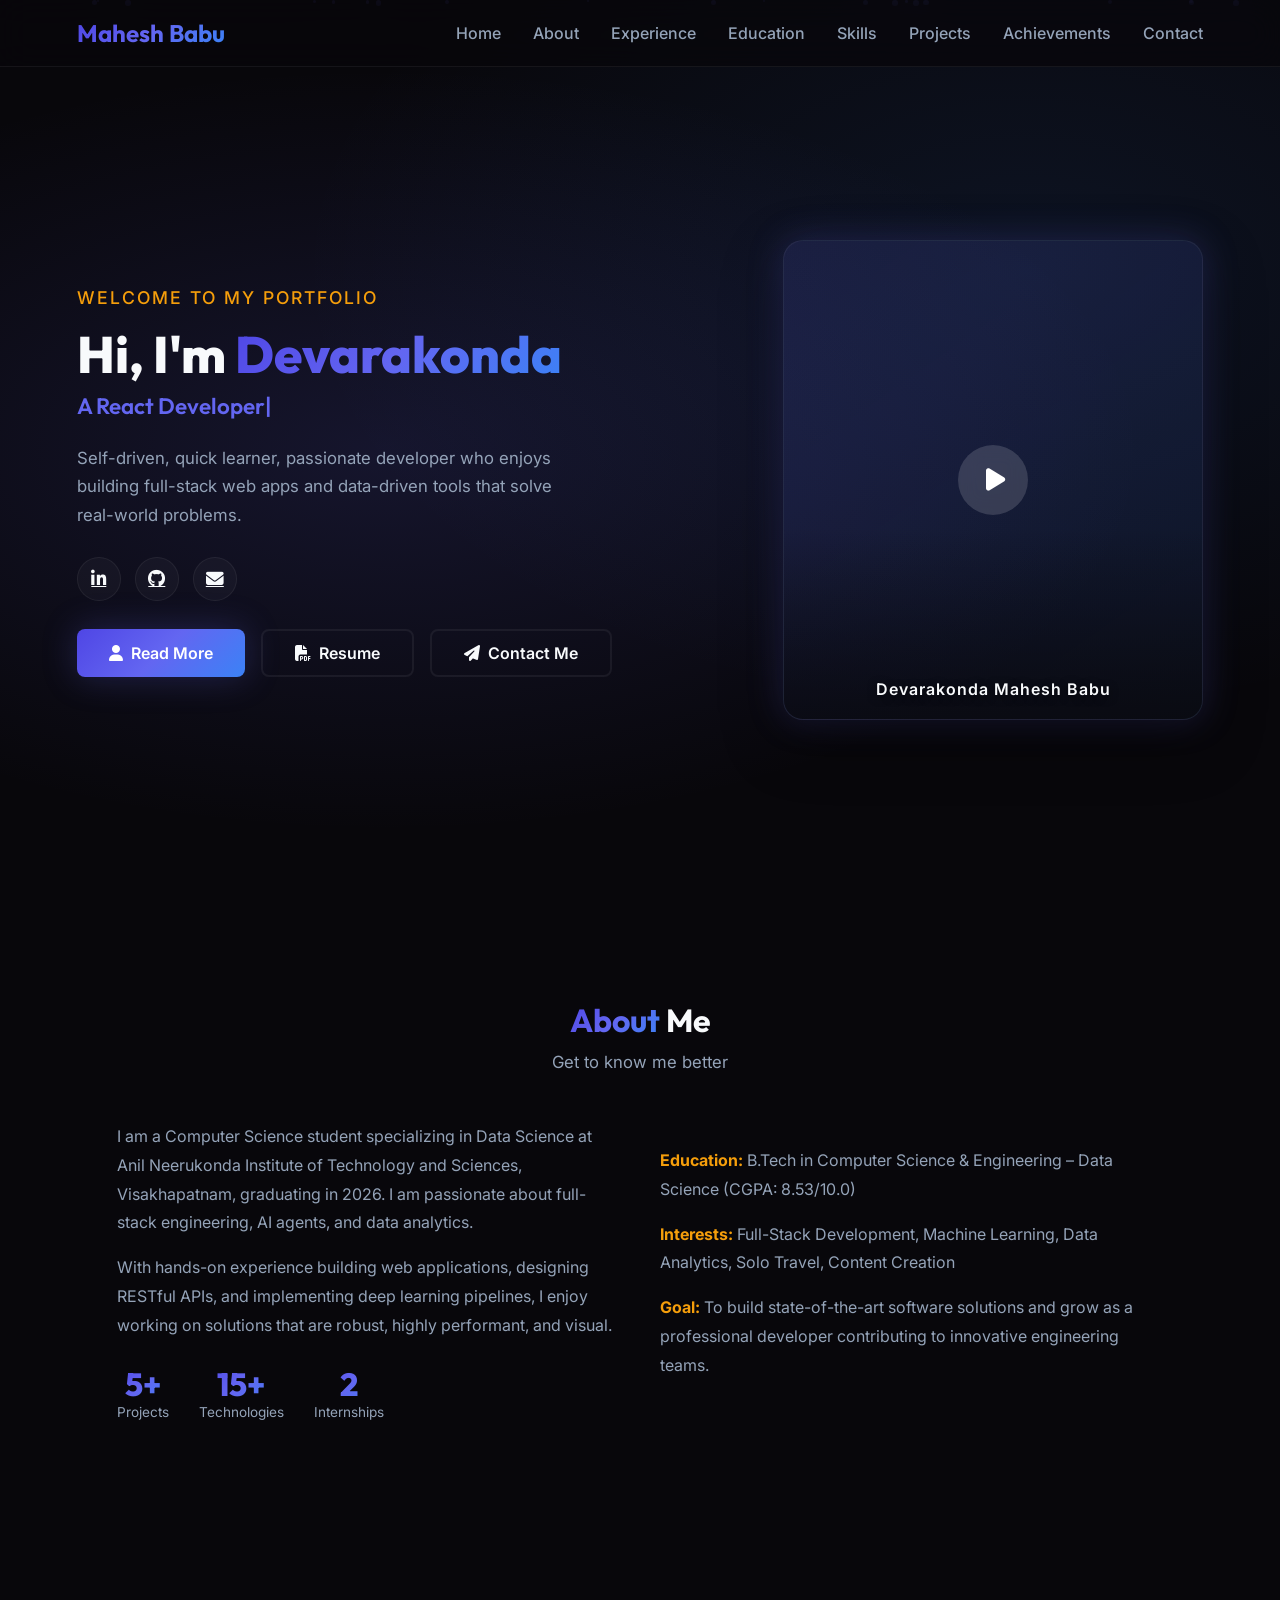
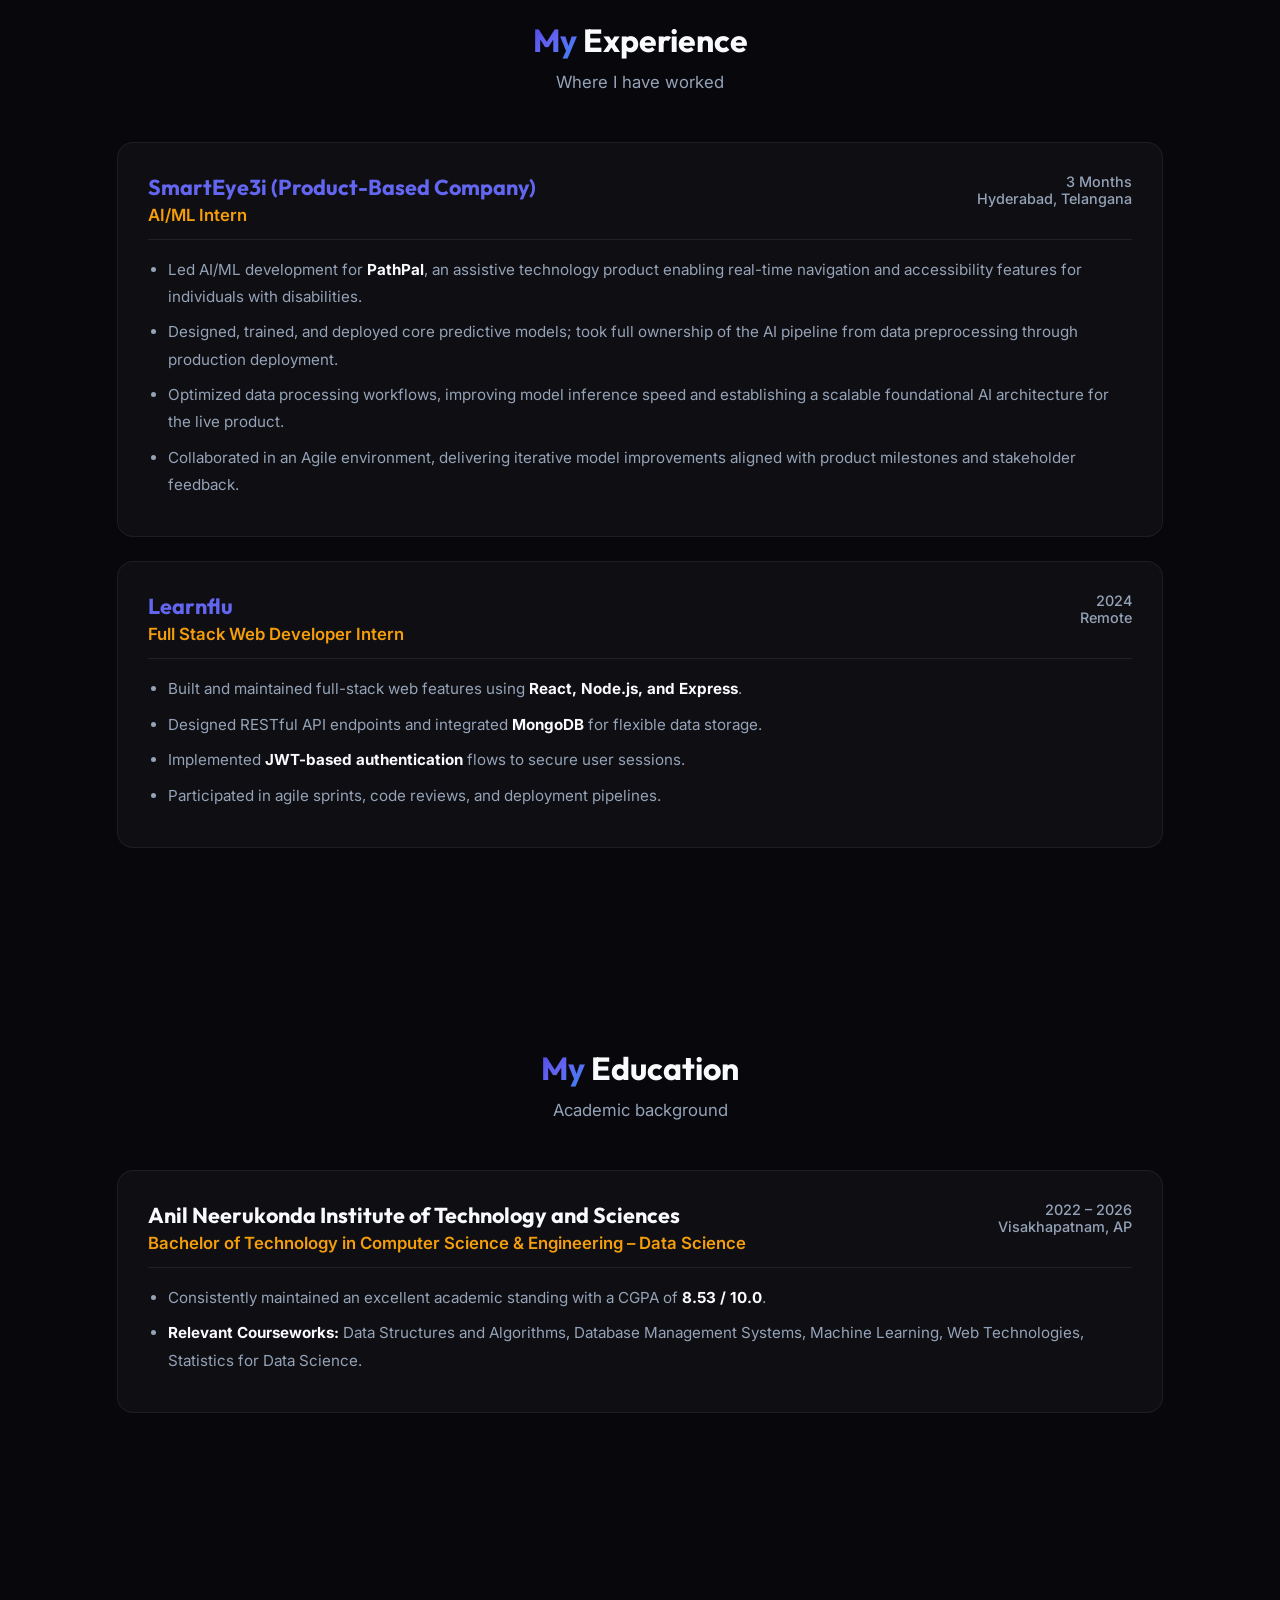
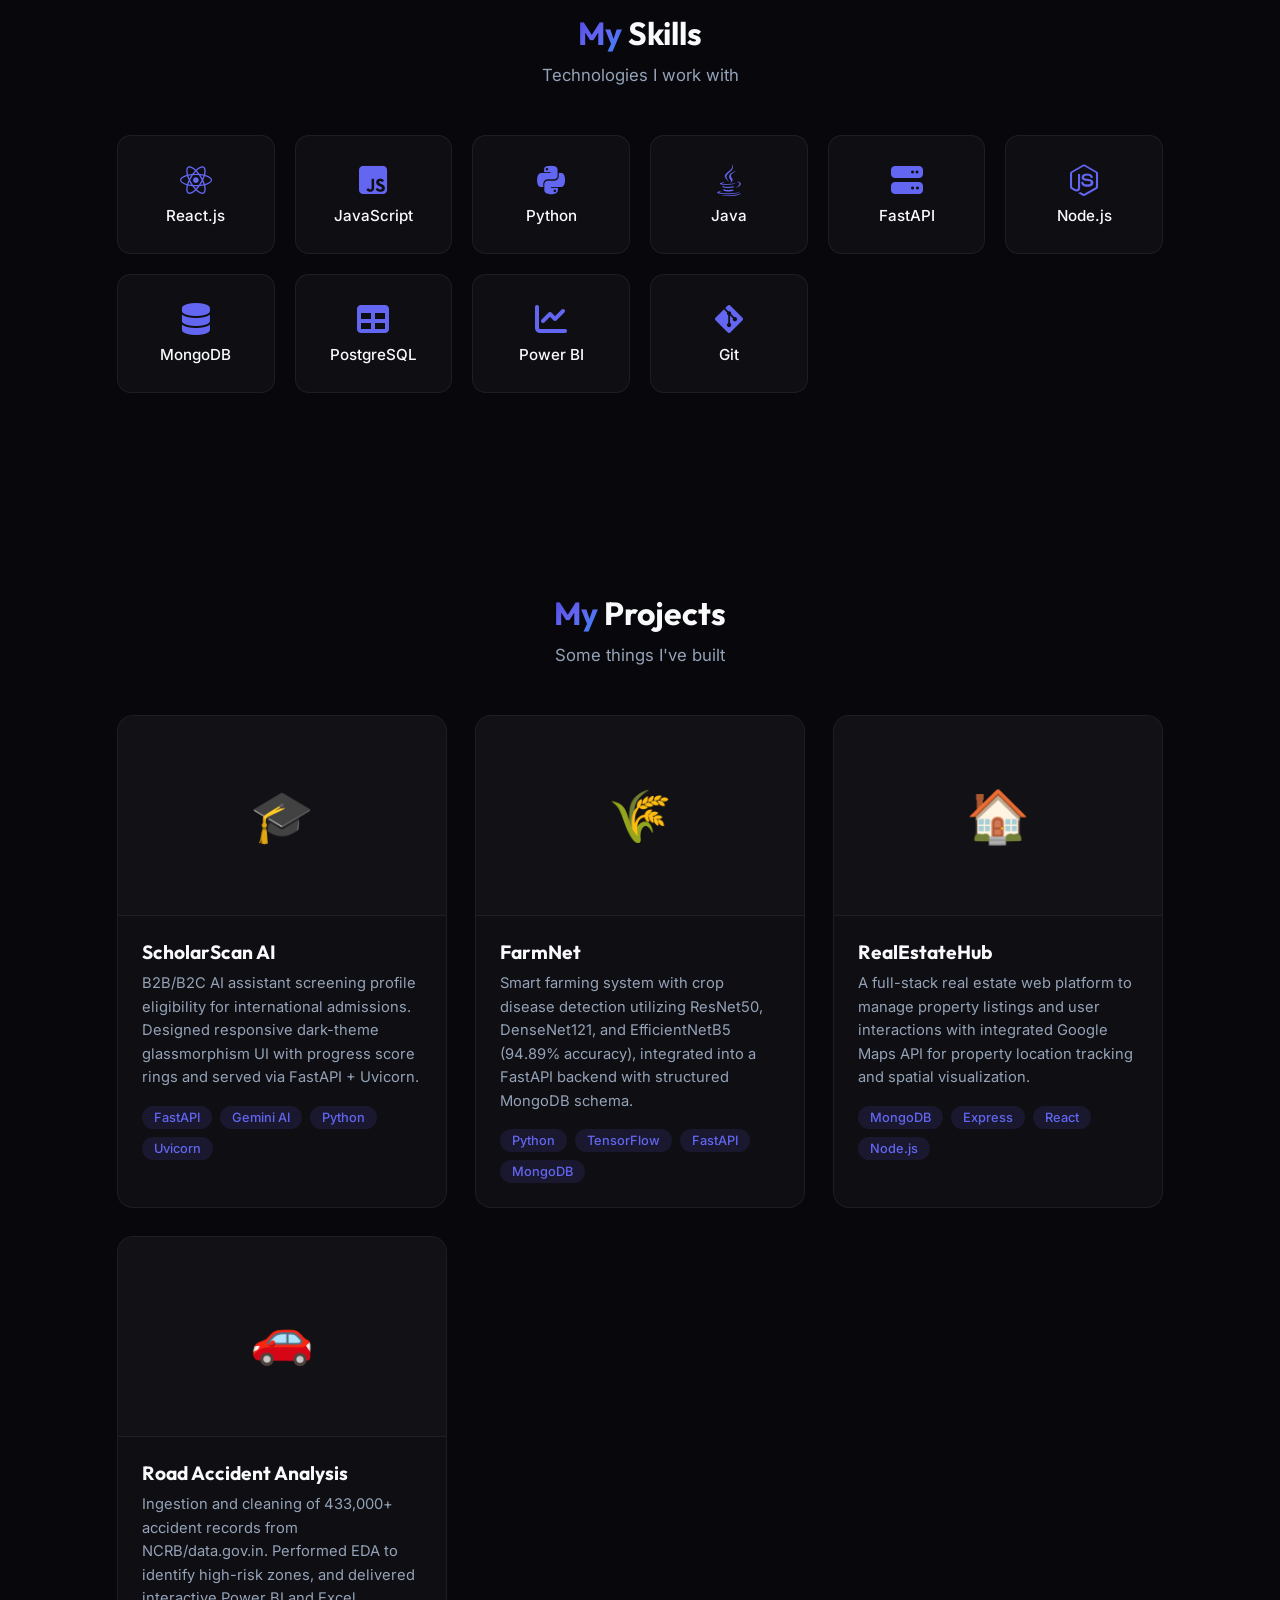
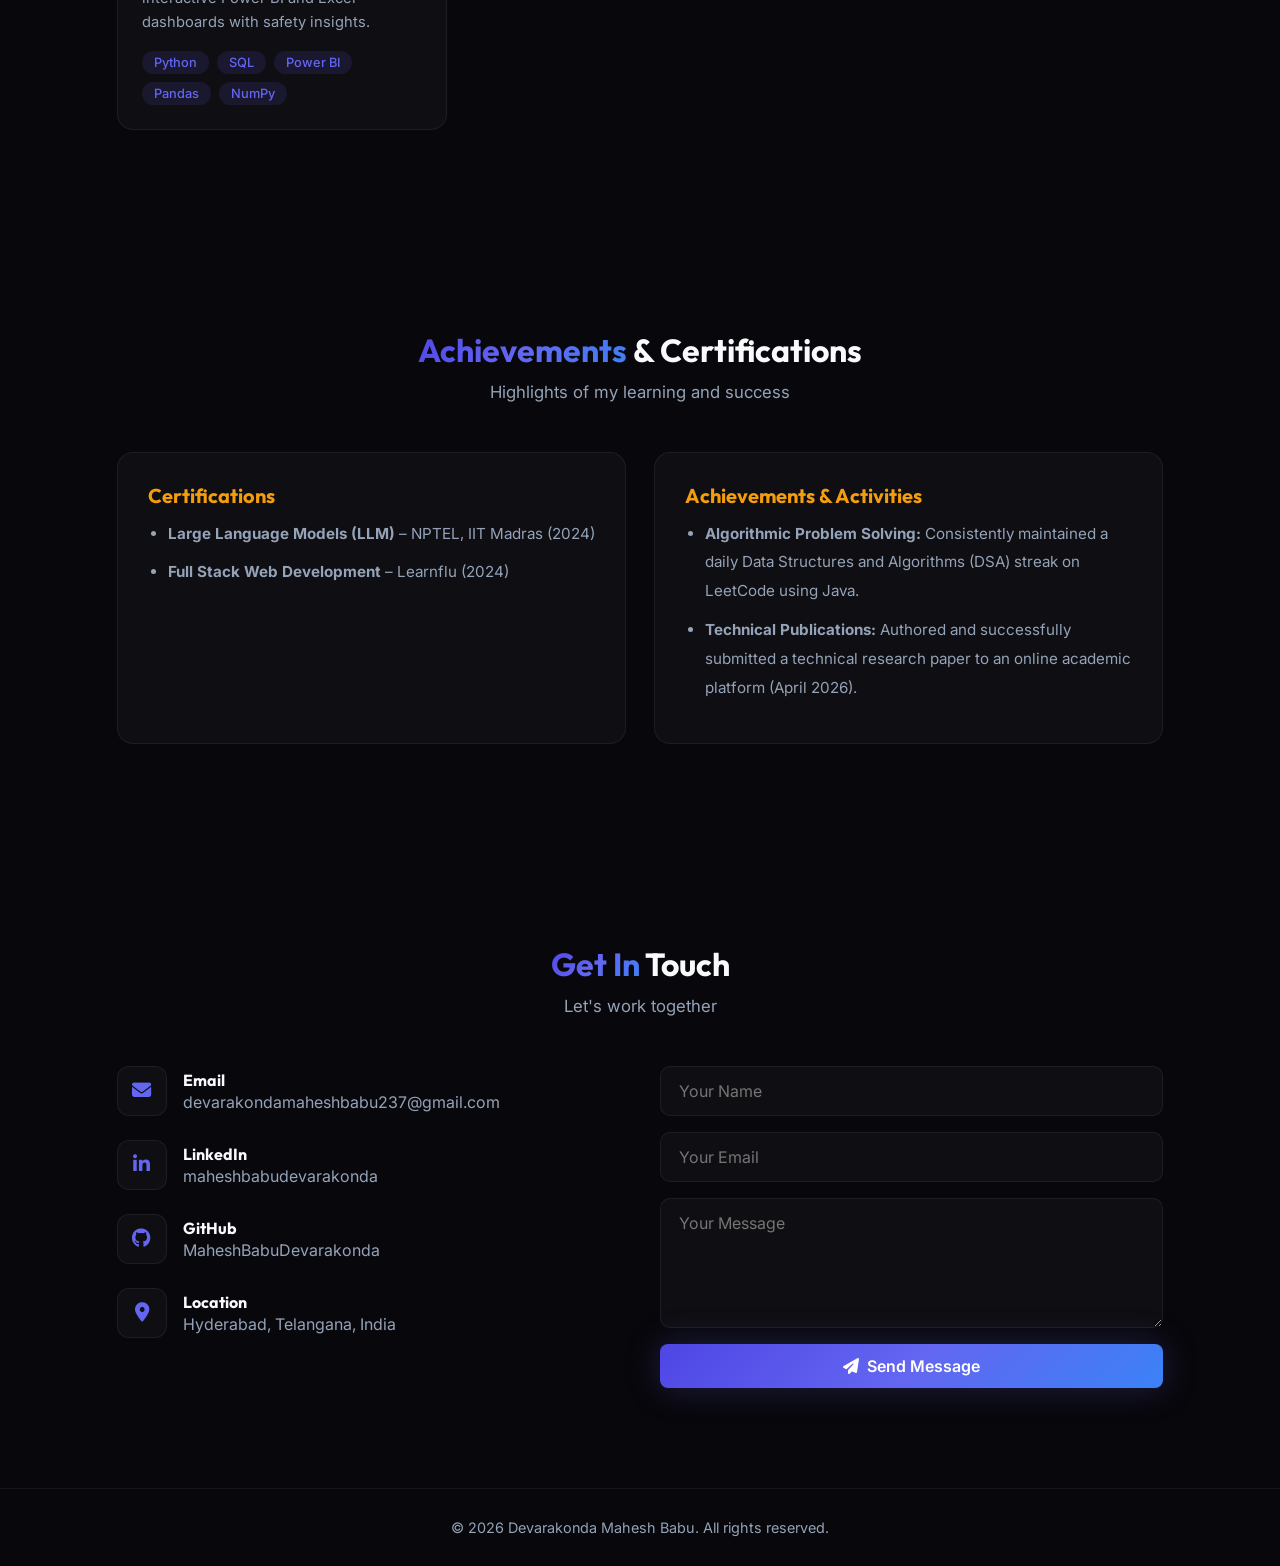
==== commit 59b9c46a: "Refine typography to Inter and Outfit, upgrade modern dark glassmorphic UI, and unify root portfolio" ====
--- a/index.html
+++ b/index.html
@@ -1,13 +1,11 @@
 <!DOCTYPE html>
 <html lang="en">
 <head>
-  <meta charset="utf-8" />
-  <meta name="viewport" content="width=device-width, initial-scale=1" />
-  <meta http-equiv="X-UA-Compatible" content="IE=edge" />
-  <title>Devarakonda Mahesh Babu | Full Stack Developer</title>
-  <meta name="author" content="Devarakonda Mahesh Babu" />
-  <meta name="description" content="Full Stack Developer and Data Science student passionate about building web apps and data-driven tools." />
-
+  <meta charset="UTF-8">
+  <meta name="viewport" content="width=device-width, initial-scale=1.0">
+  <title>Devarakonda Mahesh Babu | AI Engineer Portfolio</title>
+  <meta name="description" content="Portfolio of Devarakonda Mahesh Babu - A passionate full-stack developer building web apps and data-driven tools.">
+  
   <!-- Favicons -->
   <link rel="apple-touch-icon" sizes="180x180" href="assets/img/favicon/apple-icon-180x180.png" />
   <link rel="icon" type="image/png" sizes="32x32" href="assets/img/favicon/favicon-32x32.png" />
@@ -15,600 +13,580 @@
   <link rel="icon" href="assets/img/favicon/favicon.ico" />
   <link rel="manifest" href="assets/img/favicon/manifest.json" />
 
-  <!-- Materialize CSS -->
-  <link rel="stylesheet" href="https://cdnjs.cloudflare.com/ajax/libs/materialize/0.100.2/css/materialize.min.css" />
-  <!-- Font Awesome -->
-  <link rel="stylesheet" href="https://cdnjs.cloudflare.com/ajax/libs/font-awesome/4.7.0/css/font-awesome.min.css" />
-  <!-- Google Fonts -->
-  <link href="https://fonts.googleapis.com/css2?family=Nunito:wght@400;600;700&family=Merriweather:wght@400;700&display=swap" rel="stylesheet" />
-
-  <link rel="stylesheet" href="assets/css/site.css" />
+  <link href="https://fonts.googleapis.com/css2?family=Inter:wght@300;400;500;600;700&family=Outfit:wght@300;400;500;600;700;800&display=swap" rel="stylesheet">
+  <link rel="stylesheet" href="https://cdnjs.cloudflare.com/ajax/libs/font-awesome/6.5.0/css/all.min.css">
+  <style>
+    *, *::before, *::after { margin: 0; padding: 0; box-sizing: border-box; }
+
+    :root {
+      --primary: #6366f1;
+      --primary-dark: #4f46e5;
+      --accent: #f59e0b;
+      --bg-dark: #08070b;
+      --bg-card: rgba(255, 255, 255, 0.03);
+      --card-border: rgba(255, 255, 255, 0.06);
+      --text: #f8fafc;
+      --text-muted: #94a3b8;
+      --gradient: linear-gradient(135deg, #4f46e5 0%, #6366f1 50%, #3b82f6 100%);
+      --glow: 0 0 35px rgba(99, 102, 241, 0.25);
+    }
+
+    html { scroll-behavior: smooth; }
+
+    body {
+      font-family: 'Inter', sans-serif;
+      background: var(--bg-dark);
+      color: var(--text);
+      overflow-x: hidden;
+      -webkit-font-smoothing: antialiased;
+      -moz-osx-font-smoothing: grayscale;
+    }
+
+    h1, h2, h3, h4, h5, h6, .navbar .logo, .role, .btn, .stat .num, .skills-group-title {
+      font-family: 'Outfit', sans-serif;
+    }
+
+    /* ── Navbar ── */
+    .navbar {
+      position: fixed; top: 0; left: 0; width: 100%; z-index: 100;
+      display: flex; justify-content: space-between; align-items: center;
+      padding: 18px 6%; backdrop-filter: blur(16px);
+      background: rgba(8, 7, 11, 0.7); border-bottom: 1px solid var(--card-border);
+      transition: background 0.3s;
+    }
+    .navbar .logo { font-size: 1.5rem; font-weight: 700; background: var(--gradient); -webkit-background-clip: text; -webkit-text-fill-color: transparent; }
+    .nav-links { display: flex; gap: 32px; list-style: none; }
+    .nav-links a { color: var(--text-muted); text-decoration: none; font-weight: 500; transition: color 0.3s; position: relative; }
+    .nav-links a:hover { color: var(--text); }
+    .nav-links a::after { content: ''; position: absolute; bottom: -4px; left: 0; width: 0; height: 2px; background: var(--primary); transition: width 0.3s; }
+    .nav-links a:hover::after { width: 100%; }
+    .menu-toggle { display: none; font-size: 1.5rem; color: var(--text); cursor: pointer; background: none; border: none; }
+
+    /* ── Hero ── */
+    .hero {
+      min-height: 100vh; display: flex; align-items: center; justify-content: center;
+      padding: 120px 6% 60px; position: relative;
+      background: radial-gradient(ellipse at 30% 50%, rgba(99, 102, 241, 0.15) 0%, transparent 60%),
+                  radial-gradient(ellipse at 80% 30%, rgba(59, 130, 246, 0.1) 0%, transparent 50%);
+    }
+    .hero-content { display: flex; align-items: center; justify-content: space-between; max-width: 1200px; width: 100%; gap: 60px; }
+    .hero-text { flex: 1; }
+    .hero-text .greeting { font-size: 1.1rem; color: var(--accent); font-weight: 500; letter-spacing: 2px; text-transform: uppercase; margin-bottom: 12px; }
+    .hero-text h1 { font-size: 3.2rem; font-weight: 800; line-height: 1.15; margin-bottom: 8px; }
+    .hero-text h1 .highlight { background: var(--gradient); -webkit-background-clip: text; -webkit-text-fill-color: transparent; }
+    .hero-text .role { font-size: 1.4rem; color: var(--primary); font-weight: 600; margin-top: 4px; margin-bottom: 16px; min-height: 36px; }
+    .role .cursor-blink { animation: blink 0.7s infinite; }
+    @keyframes blink { 0%,100%{ opacity:1; } 50%{ opacity:0; } }
+    .hero-text p { color: var(--text-muted); font-size: 1.05rem; line-height: 1.7; max-width: 500px; margin-bottom: 28px; }
+    .hero-socials { display: flex; gap: 14px; margin-bottom: 28px; }
+    .hero-socials a {
+      width: 44px; height: 44px; border-radius: 50%; display: flex; align-items: center; justify-content: center;
+      background: var(--bg-card); border: 1px solid var(--card-border); color: var(--text); font-size: 1.1rem;
+      transition: all 0.3s;
+    }
+    .hero-socials a:hover { background: var(--primary); border-color: var(--primary); transform: translateY(-3px); box-shadow: var(--glow); }
+    .hero-buttons { display: flex; gap: 16px; flex-wrap: wrap; }
+    .btn {
+      padding: 12px 32px; border-radius: 8px; font-family: inherit; font-size: 1rem; font-weight: 600;
+      cursor: pointer; transition: all 0.3s; text-decoration: none; display: inline-flex; align-items: center; gap: 8px;
+    }
+    .btn-primary { background: var(--gradient); color: #fff; border: none; box-shadow: var(--glow); }
+    .btn-primary:hover { transform: translateY(-2px); box-shadow: 0 8px 30px rgba(99, 102, 241, 0.45); }
+    .btn-outline { background: transparent; color: var(--text); border: 2px solid var(--card-border); }
+    .btn-outline:hover { border-color: var(--primary); color: var(--text); transform: translateY(-2px); box-shadow: var(--glow); }
+
+    /* ── Video Card ── */
+    .hero-video-wrapper {
+      flex: 0 0 420px; height: 480px; border-radius: 20px; overflow: hidden; position: relative;
+      background: linear-gradient(145deg, rgba(99, 102, 241, 0.15), rgba(59, 130, 246, 0.1));
+      border: 1px solid var(--card-border); box-shadow: 0 20px 60px rgba(0,0,0,0.4), var(--glow);
+    }
+    .hero-video-wrapper video {
+      width: 100%; height: 100%; object-fit: cover; display: block;
+    }
+    .video-overlay {
+      position: absolute; inset: 0; background: linear-gradient(to top, rgba(8, 7, 11, 0.7) 0%, transparent 40%);
+      pointer-events: none;
+    }
+    .video-caption {
+      position: absolute; bottom: 20px; left: 0; right: 0; text-align: center;
+      font-size: 1rem; font-weight: 600; letter-spacing: 1px; color: var(--text);
+      text-shadow: 0 2px 8px rgba(0,0,0,0.6);
+    }
+    /* Play button overlay when video not playing */
+    .play-btn {
+      position: absolute; top: 50%; left: 50%; transform: translate(-50%,-50%);
+      width: 70px; height: 70px; border-radius: 50%; border: none; cursor: pointer;
+      background: rgba(255,255,255,0.15); backdrop-filter: blur(10px);
+      display: flex; align-items: center; justify-content: center;
+      transition: all 0.3s; z-index: 2;
+    }
+    .play-btn i { color: #fff; font-size: 1.6rem; margin-left: 4px; }
+    .play-btn:hover { background: var(--primary); transform: translate(-50%,-50%) scale(1.1); }
+    .play-btn.hidden { opacity: 0; pointer-events: none; }
+
+    /* Floating particles */
+    .particles { position: absolute; inset: 0; overflow: hidden; pointer-events: none; }
+    .particles span {
+      position: absolute; width: 4px; height: 4px; background: rgba(99, 102, 241, 0.4); border-radius: 50%;
+      animation: float-up linear infinite;
+    }
+    @keyframes float-up {
+      0% { transform: translateY(100vh) scale(0); opacity: 0; }
+      10% { opacity: 1; }
+      90% { opacity: 1; }
+      100% { transform: translateY(-10vh) scale(1); opacity: 0; }
+    }
+
+    /* ── About Section ── */
+    .section { padding: 100px 6%; max-width: 1200px; margin: 0 auto; }
+    .section-title { font-size: 2rem; font-weight: 700; margin-bottom: 12px; text-align: center; }
+    .section-title span { background: var(--gradient); -webkit-background-clip: text; -webkit-text-fill-color: transparent; }
+    .section-subtitle { text-align: center; color: var(--text-muted); margin-bottom: 50px; font-size: 1.05rem; }
+
+    .about-grid { display: grid; grid-template-columns: 1fr 1fr; gap: 40px; align-items: center; }
+    .about-text p { color: var(--text-muted); line-height: 1.8; margin-bottom: 16px; }
+    .stats { display: flex; gap: 30px; margin-top: 24px; }
+    .stat { text-align: center; }
+    .stat .num { font-size: 2rem; font-weight: 800; background: var(--gradient); -webkit-background-clip: text; -webkit-text-fill-color: transparent; }
+    .stat .label { color: var(--text-muted); font-size: 0.85rem; }
+
+    /* ── Skills ── */
+    .skills-grid { display: grid; grid-template-columns: repeat(auto-fit, minmax(140px,1fr)); gap: 20px; }
+    .skill-card {
+      background: var(--bg-card); border: 1px solid var(--card-border); border-radius: 14px;
+      padding: 28px 16px; text-align: center; transition: all 0.3s;
+    }
+    .skill-card:hover { transform: translateY(-6px); border-color: var(--primary); box-shadow: var(--glow); }
+    .skill-card i { font-size: 2rem; margin-bottom: 10px; color: var(--primary); }
+    .skill-card p { font-weight: 500; font-size: 0.95rem; }
+
+    /* ── Projects ── */
+    .projects-grid { display: grid; grid-template-columns: repeat(auto-fit, minmax(320px,1fr)); gap: 28px; }
+    .project-card {
+      background: var(--bg-card); border: 1px solid var(--card-border); border-radius: 16px;
+      overflow: hidden; transition: all 0.3s;
+    }
+    .project-card:hover { transform: translateY(-6px); box-shadow: var(--glow); border-color: var(--primary); }
+    .project-img { height: 200px; background: rgba(255, 255, 255, 0.01); border-bottom: 1px solid var(--card-border); display: flex; align-items: center; justify-content: center; font-size: 3.2rem; }
+    .project-body { padding: 24px; }
+    .project-body h3 { font-size: 1.2rem; margin-bottom: 8px; font-weight: 700; color: var(--text); }
+    .project-body p { color: var(--text-muted); font-size: 0.92rem; line-height: 1.6; margin-bottom: 16px; }
+    .project-tags { display: flex; flex-wrap: wrap; gap: 8px; }
+    .project-tags span { background: rgba(99, 102, 241, 0.12); color: var(--primary); padding: 4px 12px; border-radius: 20px; font-size: 0.8rem; font-weight: 500; }
+
+    /* ── Contact ── */
+    .contact-grid { display: grid; grid-template-columns: 1fr 1fr; gap: 40px; }
+    .contact-info { display: flex; flex-direction: column; gap: 24px; }
+    .contact-item { display: flex; align-items: center; gap: 16px; }
+    .contact-item .icon-box {
+      width: 50px; height: 50px; border-radius: 12px; background: var(--bg-card); border: 1px solid var(--card-border);
+      display: flex; align-items: center; justify-content: center; color: var(--primary); font-size: 1.2rem;
+    }
+    .contact-item p { color: var(--text-muted); }
+    .contact-item h4 { margin-bottom: 2px; }
+    .contact-form { display: flex; flex-direction: column; gap: 16px; }
+    .contact-form input, .contact-form textarea {
+      background: var(--bg-card); border: 1px solid var(--card-border); border-radius: 10px;
+      padding: 14px 18px; color: var(--text); font-family: inherit; font-size: 1rem; transition: border 0.3s; resize: vertical;
+    }
+    .contact-form input:focus, .contact-form textarea:focus { outline: none; border-color: var(--primary); }
+
+    /* ── Footer ── */
+    footer {
+      text-align: center; padding: 30px 6%; border-top: 1px solid var(--card-border);
+      color: var(--text-muted); font-size: 0.9rem;
+    }
+
+    /* ── Animations ── */
+    .fade-in { opacity: 0; transform: translateY(30px); transition: all 0.7s ease; }
+    .fade-in.visible { opacity: 1; transform: translateY(0); }
+
+    /* ── Responsive ── */
+    @media (max-width: 900px) {
+      .hero-content { flex-direction: column; text-align: center; }
+      .hero-text p { margin-left: auto; margin-right: auto; }
+      .hero-socials, .hero-buttons { justify-content: center; }
+      .hero-video-wrapper { flex: none; width: 100%; max-width: 380px; height: 420px; }
+      .hero-text h1 { font-size: 2.4rem; }
+      .about-grid, .contact-grid { grid-template-columns: 1fr; }
+      .stats { justify-content: center; }
+      .nav-links { display: none; flex-direction: column; position: absolute; top: 100%; left: 0; width: 100%; background: rgba(15,14,23,0.95); padding: 20px 6%; gap: 20px; backdrop-filter: blur(16px); }
+      .nav-links.active { display: flex; }
+      .menu-toggle { display: block; }
+    }
+    @media (max-width: 500px) {
+      .hero-text h1 { font-size: 1.9rem; }
+      .hero-video-wrapper { height: 350px; }
+    }
+
+    /* ── Experience & Education Timeline ── */
+    .timeline-container { display: flex; flex-direction: column; gap: 24px; margin-top: 20px; }
+    .timeline-card {
+      background: var(--bg-card); border: 1px solid var(--card-border); border-radius: 16px;
+      padding: 30px; transition: all 0.3s; text-align: left;
+    }
+    .timeline-card:hover { transform: translateY(-4px); border-color: var(--primary); box-shadow: var(--glow); }
+    .timeline-header { display: flex; justify-content: space-between; align-items: flex-start; flex-wrap: wrap; gap: 12px; margin-bottom: 16px; border-bottom: 1px solid rgba(255,255,255,0.08); padding-bottom: 14px; }
+    .timeline-header h3 { font-size: 1.35rem; font-weight: 700; color: var(--text); }
+    .timeline-header h3 a { color: var(--primary); text-decoration: none; transition: color 0.3s; }
+    .timeline-header h3 a:hover { color: var(--accent); }
+    .timeline-header .company-meta { display: flex; flex-direction: column; align-items: flex-end; text-align: right; }
+    @media (max-width: 768px) {
+      .timeline-header .company-meta { align-items: flex-start; text-align: left; }
+    }
+    .timeline-header .role-title { font-size: 1.05rem; color: var(--accent); font-weight: 600; margin-top: 4px; }
+    .timeline-header .date-loc { font-size: 0.9rem; color: var(--text-muted); font-weight: 500; }
+    .timeline-body ul { padding-left: 20px; color: var(--text-muted); line-height: 1.8; font-size: 0.95rem; }
+    .timeline-body ul li { margin-bottom: 8px; }
+    .timeline-body ul li strong { color: var(--text); }
+    .timeline-body ul li b { color: var(--accent); }
+  </style>
 </head>
 <body>
 
-<!-- ═══════════════════════════════════
-     SIDEBAR (desktop)
-═══════════════════════════════════ -->
-<div class="side-nav fixed section table-of-contents">
-
-  <li class="logo" style="list-style:none;">
-    <img src="assets/img/DSC_0893%5B1%5D%20-%20Copy.JPG" class="profile-pic" alt="Devarakonda Mahesh Babu" />
-    <div class="sidebar-name">Devarakonda Mahesh Babu</div>
-    <div class="sidebar-role">Full Stack · Data Science</div>
-  </li>
-
-  <ul style="list-style:none;margin:0;padding:0;">
-    <li><a href="#about"      class="waves-effect"><i class="fa fa-user"></i><span>About</span></a></li>
-    <li><a href="#experience" class="waves-effect"><i class="fa fa-line-chart"></i><span>Experience</span></a></li>
-    <li><a href="#projects"   class="waves-effect"><i class="fa fa-book"></i><span>Projects</span></a></li>
-    <li><a href="#skills"     class="waves-effect"><i class="fa fa-bar-chart"></i><span>Skills</span></a></li>
-    <li><a href="#education"  class="waves-effect"><i class="fa fa-graduation-cap"></i><span>Education</span></a></li>
-    <li><a href="#achievements" class="waves-effect"><i class="fa fa-trophy"></i><span>Achievements</span></a></li>
-    <li><a href="#contact"    class="waves-effect"><i class="fa fa-envelope"></i><span>Contact</span></a></li>
-    <li><a href="assets/resume/aiagentresume.pdf" target="_blank" class="waves-effect"><i class="fa fa-folder-open"></i><span>Resume</span></a></li>
-  </ul>
-</div>
-
-<!-- ═══════════════════════════════════
-     MOBILE NAV
-═══════════════════════════════════ -->
-<nav class="mobile-bar">
-  <div>
-    <div class="mobile-name">Devarakonda Mahesh Babu</div>
-    <div class="mobile-role">Full Stack Developer</div>
-  </div>
-  <button class="hamburger" id="menu-toggle"><i class="fa fa-bars"></i></button>
-</nav>
-
-<!-- ═══════════════════════════════════
-     MAIN
-═══════════════════════════════════ -->
-<main>
-
-  <!-- ── HERO ── -->
-  <section id="intro">
-    <div class="hero-wrap">
-      <div class="intro-content">
-        <h2> Hi, I'm <span class="highlight">Devarakonda</span></h2>
-        <p class="typed-line">A <span class="typing"></span></p>
-        <p class="tagline">
-          Self-driven, quick learner, passionate developer who enjoys building
-          full-stack web apps and data-driven tools that solve real-world problems.
-        </p>
-        <div class="social">
-          <a href="https://www.linkedin.com/in/maheshbabudevarakonda" target="_blank">
-            <button class="icon-btn"><i class="fa fa-linkedin"></i></button>
-          </a>
-          <a href="https://github.com/MaheshBabuDevarakonda" target="_blank">
-            <button class="icon-btn"><i class="fa fa-github"></i></button>
-          </a>
-        </div>
-        <div class="cta-buttons">
-          <a href="#about" class="btn-read-more">Read More</a>
-          <a href="#contact" class="btn-contact">Contact Me</a>
-        </div>
-      </div>
-
-      <div class="hero-photo">
-        <div class="video-wrapper">
-          <video id="heroVideo" autoplay loop playsinline>
-            <source src="assets/video/hero-video.mp4" type="video/mp4">
-            Your browser does not support the video tag.
-          </video>
-
-          <!-- Custom Controls Bar -->
-          <div class="vid-controls" id="vidControls">
-            <!-- Timeline -->
-            <div class="vid-timeline">
-              <input type="range" id="vidSeek" class="vid-seek" value="0" min="0" step="0.1">
-              <div class="vid-progress" id="vidProgress"></div>
-            </div>
-
-            <!-- Buttons row -->
-            <div class="vid-buttons">
-              <button class="vid-btn" id="videoPlayPause" title="Play / Pause">
-                <i class="fa fa-pause" id="playPauseIcon"></i>
-              </button>
-              <span class="vid-time" id="vidTime">0:00 / 0:00</span>
-              <button class="vid-btn" id="vidMute" title="Mute / Unmute">
-                <i class="fa fa-volume-up" id="muteIcon"></i>
-              </button>
-            </div>
+  <!-- Navbar -->
+  <nav class="navbar" id="navbar">
+    <div class="logo">Mahesh Babu</div>
+    <ul class="nav-links" id="navLinks">
+      <li><a href="#hero">Home</a></li>
+      <li><a href="#about">About</a></li>
+      <li><a href="#experience">Experience</a></li>
+      <li><a href="#education">Education</a></li>
+      <li><a href="#skills">Skills</a></li>
+      <li><a href="#projects">Projects</a></li>
+      <li><a href="#achievements">Achievements</a></li>
+      <li><a href="#contact">Contact</a></li>
+    </ul>
+    <button class="menu-toggle" id="menuToggle"><i class="fas fa-bars"></i></button>
+  </nav>
+
+  <!-- Hero Section -->
+  <section class="hero" id="hero">
+    <div class="particles" id="particles"></div>
+    <div class="hero-content">
+      <div class="hero-text">
+        <p class="greeting">Welcome to my portfolio</p>
+        <h1>Hi, I'm <span class="highlight">Devarakonda</span></h1>
+        <div class="role">A <span id="typed"></span><span class="cursor-blink">|</span></div>
+        <p>Self-driven, quick learner, passionate developer who enjoys building full-stack web apps and data-driven tools that solve real-world problems.</p>
+        <div class="hero-socials">
+          <a href="https://linkedin.com/in/maheshbabudevarakonda" target="_blank" aria-label="LinkedIn"><i class="fab fa-linkedin-in"></i></a>
+          <a href="https://github.com/MaheshBabuDevarakonda" target="_blank" aria-label="GitHub"><i class="fab fa-github"></i></a>
+          <a href="mailto:devarakondamaheshbabu237@gmail.com" aria-label="Email"><i class="fas fa-envelope"></i></a>
+        </div>
+        <div class="hero-buttons">
+          <a href="#about" class="btn btn-primary"><i class="fas fa-user"></i> Read More</a>
+          <a href="assets/resume/aiagentresume.pdf" target="_blank" class="btn btn-outline"><i class="fas fa-file-pdf"></i> Resume</a>
+          <a href="#contact" class="btn btn-outline"><i class="fas fa-paper-plane"></i> Contact Me</a>
+        </div>
+      </div>
+
+      <!-- VIDEO instead of photo -->
+      <div class="hero-video-wrapper">
+        <video id="heroVideo" loop muted playsinline poster="">
+          <source src="assets/video/hero-video.mp4" type="video/mp4">
+          Your browser does not support the video tag.
+        </video>
+        <button class="play-btn" id="playBtn" aria-label="Play video">
+          <i class="fas fa-play"></i>
+        </button>
+        <div class="video-overlay"></div>
+        <div class="video-caption">Devarakonda Mahesh Babu</div>
+      </div>
+    </div>
+  </section>
+
+  <!-- About Section -->
+  <section class="section" id="about">
+    <h2 class="section-title fade-in"><span>About</span> Me</h2>
+    <p class="section-subtitle fade-in">Get to know me better</p>
+    <div class="about-grid">
+      <div class="about-text fade-in">
+        <p>I am a Computer Science student specializing in Data Science at Anil Neerukonda Institute of Technology and Sciences, Visakhapatnam, graduating in 2026. I am passionate about full-stack engineering, AI agents, and data analytics.</p>
+        <p>With hands-on experience building web applications, designing RESTful APIs, and implementing deep learning pipelines, I enjoy working on solutions that are robust, highly performant, and visual.</p>
+        <div class="stats">
+          <div class="stat"><div class="num">5+</div><div class="label">Projects</div></div>
+          <div class="stat"><div class="num">15+</div><div class="label">Technologies</div></div>
+          <div class="stat"><div class="num">2</div><div class="label">Internships</div></div>
+        </div>
+      </div>
+      <div class="about-text fade-in">
+        <p><strong style="color:var(--accent);">Education:</strong> B.Tech in Computer Science &amp; Engineering – Data Science (CGPA: 8.53/10.0)</p>
+        <p><strong style="color:var(--accent);">Interests:</strong> Full-Stack Development, Machine Learning, Data Analytics, Solo Travel, Content Creation</p>
+        <p><strong style="color:var(--accent);">Goal:</strong> To build state-of-the-art software solutions and grow as a professional developer contributing to innovative engineering teams.</p>
+      </div>
+    </div>
+  </section>
+
+  <!-- Experience Section -->
+  <section class="section" id="experience">
+    <h2 class="section-title fade-in"><span>My</span> Experience</h2>
+    <p class="section-subtitle fade-in">Where I have worked</p>
+    <div class="timeline-container">
+      
+      <!-- SmartEye3i -->
+      <div class="timeline-card fade-in">
+        <div class="timeline-header">
+          <div>
+            <h3><a href="https://smarteye3i.com/" target="_blank">SmartEye3i (Product-Based Company)</a></h3>
+            <div class="role-title">AI/ML Intern</div>
           </div>
-        </div>
-        <div class="hero-photo-name">Devarakonda Mahesh Babu</div>
-      </div>
-    </div>
-  </section>
-
-  <!-- ── ABOUT ── -->
-  <section id="about" class="scrollspy">
-    <h3 class="page-title">About</h3>
-    <div class="section-container">
-      <div class="flow-text">
-        <p>
-          I am a <strong>Computer Science student specializing in Data Science</strong> at Anil Neerukonda Institute of Technology and Sciences, Visakhapatnam, AP, graduating in 2026.
-          I enjoy building AI-driven systems, full-stack web applications, and analytics dashboards, and I always strive to bring 100% to the work I do.
-        </p>
-        <p>
-          I have professional internship experience as an AI/ML Intern at <strong>SmartEye3i</strong> and as a Full Stack Web Developer Intern at <strong>Learnflu</strong>. These roles helped me strengthen my skills in AI agents, predictive modelling, LLM deployment, REST APIs, and database engineering.
-        </p>
-        <p>
+          <div class="company-meta">
+            <span class="date-loc">3 Months</span>
+            <span class="date-loc">Hyderabad, Telangana</span>
+          </div>
+        </div>
+        <div class="timeline-body">
           <ul>
-            <li><b>Languages:</b> Python, Java, SQL, JavaScript, HTML / CSS</li>
-            <li><b>AI/ML:</b> LLMs, AI Agents Building, Machine Learning, Predictive Modelling, Data Preprocessing</li>
-            <li><b>Frameworks:</b> FastAPI, React.js, Node.js, Express.js, Flask, Pandas, NumPy, TensorFlow, Keras</li>
-            <li><b>Databases:</b> MongoDB, PostgreSQL, MySQL</li>
-            <li><b>Tools & BI:</b> Git, GitHub, Postman, VS Code, Power BI, Excel, Jupyter, Google Colab, Google Maps API</li>
-            <li><b>Interests:</b> Full-Stack Development, AI/ML, Data Analysis, Solo Travel, Content Creation</li>
+            <li>Led AI/ML development for <strong>PathPal</strong>, an assistive technology product enabling real-time navigation and accessibility features for individuals with disabilities.</li>
+            <li>Designed, trained, and deployed core predictive models; took full ownership of the AI pipeline from data preprocessing through production deployment.</li>
+            <li>Optimized data processing workflows, improving model inference speed and establishing a scalable foundational AI architecture for the live product.</li>
+            <li>Collaborated in an Agile environment, delivering iterative model improvements aligned with product milestones and stakeholder feedback.</li>
           </ul>
-        </p>
-        <p>
-          Looking for an opportunity to work in a challenging Full Stack Developer, AI, or Data Science role that provides professional growth and meaningful real-world impact.
-        </p>
-      </div>
-    </div>
-  </section>
-
-  <!-- ── EXPERIENCE ── -->
-  <section id="experience" class="scrollspy">
-    <h3 class="page-title">Experience</h3>
-    <div class="section-container">
-
-      <!-- SmartEye3i -->
-      <div class="card">
-        <div class="card-content">
-          <div class="row" style="margin-bottom:0;">
-            <div class="col s12 m2" style="display:flex;align-items:center;justify-content:center;padding:8px;">
-              <div style="width:60px;height:60px;background:var(--primary-light);border-radius:8px;display:flex;align-items:center;justify-content:center;font-size:1.6rem;color:var(--primary);">
-                <i class="fa fa-cogs"></i>
-              </div>
-            </div>
-            <div class="col s12 m10">
-              <span class="card-title"><a href="https://smarteye3i.com/" target="_blank" class="hoverline">SmartEye3i (Product-Based Company)</a></span>
-              <div class="role">AI/ML Intern</div>
-              <ul style="padding-left:18px;font-size:0.9rem;color:var(--text-mid);line-height:1.9;">
-                <li>Led AI/ML development for <b>PathPal</b>, an assistive technology product enabling real-time navigation and accessibility features for individuals with disabilities.</li>
-                <li>Designed, trained, and deployed core predictive models; took full ownership of the AI pipeline from data preprocessing through production deployment.</li>
-                <li>Optimized data processing workflows, improving model inference speed and establishing a scalable foundational AI architecture for the live product.</li>
-                <li>Collaborated in an Agile environment, delivering iterative model improvements aligned with product milestones and stakeholder feedback.</li>
-                <li><b>Tools:</b> Python, Machine Learning, Deep Learning, Predictive Modelling, Data Preprocessing, Git</li>
-              </ul>
-            </div>
+        </div>
+      </div>
+
+      <!-- Learnflu -->
+      <div class="timeline-card fade-in">
+        <div class="timeline-header">
+          <div>
+            <h3><a href="https://learnflu.com" target="_blank">Learnflu</a></h3>
+            <div class="role-title">Full Stack Web Developer Intern</div>
           </div>
-        </div>
-        <div class="card-action">3 Months &nbsp;|&nbsp; Hybrid</div>
-      </div>
-
-      <!-- Learnflu -->
-      <div class="card">
-        <div class="card-content">
-          <div class="row" style="margin-bottom:0;">
-            <div class="col s12 m2" style="display:flex;align-items:center;justify-content:center;padding:8px;">
-              <div style="width:60px;height:60px;background:var(--primary-light);border-radius:8px;display:flex;align-items:center;justify-content:center;font-size:1.6rem;color:var(--primary);">
-                <i class="fa fa-code"></i>
-              </div>
-            </div>
-            <div class="col s12 m10">
-              <span class="card-title"><a href="https://learnflu.com" target="_blank" class="hoverline">Learnflu</a></span>
-              <div class="role">Full Stack Web Developer Intern</div>
-              <ul style="padding-left:18px;font-size:0.9rem;color:var(--text-mid);line-height:1.9;">
-                <li>Built and maintained full-stack web features using React, Node.js, and Express.</li>
-                <li>Designed RESTful API endpoints and integrated MongoDB for flexible data storage.</li>
-                <li>Implemented JWT-based authentication flows to secure user sessions.</li>
-                <li>Participated in agile sprints, code reviews, and deployment pipelines.</li>
-                <li><b>Tools:</b> React, Node.js, Express, MongoDB, JWT, REST API, Git</li>
-              </ul>
-            </div>
+          <div class="company-meta">
+            <span class="date-loc">2024</span>
+            <span class="date-loc">Remote</span>
           </div>
         </div>
-        <div class="card-action">2024 &nbsp;|&nbsp; Remote</div>
-      </div>
-
-    </div>
-  </section>
-
-  <!-- ── PROJECTS ── -->
-  <section id="projects" class="scrollspy">
-    <h3 class="page-title">Projects</h3>
-    <div class="section-container">
-      <div class="row">
-
-        <!-- ScholarScan AI -->
-        <div class="col s12 m6">
-          <div class="card medium">
-            <div class="card-image emoji-cover purple waves-effect waves-block waves-light activator">🎓</div>
-            <div class="card-content">
-              <span class="card-title activator hoverline" style="color:var(--primary)!important;">
-                ScholarScan AI <i class="fa fa-ellipsis-v right" style="color:var(--text-light);"></i>
-              </span>
-              <p style="font-size:0.86rem;color:var(--text-mid);">B2B/B2C AI assistant screening profile eligibility for international admissions</p>
-            </div>
-            <div class="card-reveal">
-              <span class="card-title" style="color:var(--text-light)!important;">
-                <small>Accomplishments</small>
-                <i class="fa fa-times right" style="cursor:pointer;"></i>
-              </span>
-              <ul>
-                <li><b>Tools:</b> FastAPI, Gemini AI, Python, HTML/CSS/JS (2026)</li>
-                <li>Built an AI assistant automating international student profile screening for UK, Canada, USA, and Australia.</li>
-                <li>Engineered dual-mode architecture: AI Mode via gemini-2.5-flash and Offline Mock Mode via Python heuristics.</li>
-                <li>Implemented multi-format GPA validation, English proficiency checks, and study gap visa-risk audits.</li>
-                <li>Designed responsive dark glassmorphism UI with progress rings served via FastAPI + Uvicorn.</li>
-              </ul>
-              <div class="card-action" style="border-top:1px solid #eee;padding:12px 0 0;">
-                <a href="https://github.com/MaheshBabuDevarakonda" target="_blank"
-                   class="btn-floating btn-large waves-effect waves-light tooltipped"
-                   style="background:var(--primary);" data-tooltip="View Source">
-                  <i class="fa fa-github"></i>
-                </a>
-              </div>
-            </div>
+        <div class="timeline-body">
+          <ul>
+            <li>Built and maintained full-stack web features using <strong>React, Node.js, and Express</strong>.</li>
+            <li>Designed RESTful API endpoints and integrated <strong>MongoDB</strong> for flexible data storage.</li>
+            <li>Implemented <strong>JWT-based authentication</strong> flows to secure user sessions.</li>
+            <li>Participated in agile sprints, code reviews, and deployment pipelines.</li>
+          </ul>
+        </div>
+      </div>
+
+    </div>
+  </section>
+
+  <!-- Education Section -->
+  <section class="section" id="education">
+    <h2 class="section-title fade-in"><span>My</span> Education</h2>
+    <p class="section-subtitle fade-in">Academic background</p>
+    <div class="timeline-container">
+
+      <!-- University -->
+      <div class="timeline-card fade-in">
+        <div class="timeline-header">
+          <div>
+            <h3>Anil Neerukonda Institute of Technology and Sciences</h3>
+            <div class="role-title">Bachelor of Technology in Computer Science &amp; Engineering – Data Science</div>
           </div>
-        </div>
-
-        <!-- FarmNet -->
-        <div class="col s12 m6">
-          <div class="card medium">
-            <div class="card-image emoji-cover green waves-effect waves-block waves-light activator">🌾</div>
-            <div class="card-content">
-              <span class="card-title activator hoverline" style="color:var(--primary)!important;">
-                FarmNet <i class="fa fa-ellipsis-v right" style="color:var(--text-light);"></i>
-              </span>
-              <p style="font-size:0.86rem;color:var(--text-mid);">Smart Farming System using hybrid deep learning for crop disease detection</p>
-            </div>
-            <div class="card-reveal">
-              <span class="card-title" style="color:var(--text-light)!important;">
-                <small>Accomplishments</small>
-                <i class="fa fa-times right" style="cursor:pointer;"></i>
-              </span>
-              <ul>
-                <li><b>Tools:</b> Python, TensorFlow, Keras, MongoDB, FastAPI, Pandas (2025)</li>
-                <li>Engineered hybrid DL crop disease detection Utilizing ResNet50, DenseNet121, and EfficientNetB5 (94.89% accuracy).</li>
-                <li>Designed backend integrating Weather, E-commerce, and Text-to-Speech APIs with robust exception handling.</li>
-                <li>Built responsive multilingual UI with dynamic state management and Git version control.</li>
-              </ul>
-              <div class="card-action" style="border-top:1px solid #eee;padding:12px 0 0;">
-                <a href="https://github.com/MaheshBabuDevarakonda" target="_blank"
-                   class="btn-floating btn-large waves-effect waves-light tooltipped"
-                   style="background:var(--primary);" data-tooltip="View Source">
-                  <i class="fa fa-github"></i>
-                </a>
-              </div>
-            </div>
+          <div class="company-meta">
+            <span class="date-loc">2022 – 2026</span>
+            <span class="date-loc">Visakhapatnam, AP</span>
           </div>
         </div>
-
-        <!-- RealEstateHub -->
-        <div class="col s12 m6">
-          <div class="card medium">
-            <div class="card-image emoji-cover blue waves-effect waves-block waves-light activator">🏠</div>
-            <div class="card-content">
-              <span class="card-title activator hoverline" style="color:var(--primary)!important;">
-                RealEstateHub <i class="fa fa-ellipsis-v right" style="color:var(--text-light);"></i>
-              </span>
-              <p style="font-size:0.86rem;color:var(--text-mid);">A full-stack property platform with interactive location tracking</p>
-            </div>
-            <div class="card-reveal">
-              <span class="card-title" style="color:var(--text-light)!important;">
-                <small>Accomplishments</small>
-                <i class="fa fa-times right" style="cursor:pointer;"></i>
-              </span>
-              <ul>
-                <li><b>Tools:</b> MongoDB, Express.js, React.js, Node.js, Google Maps API (2025)</li>
-                <li>Developed full-stack real estate platform to manage property listings and user interactions.</li>
-                <li>Implemented comprehensive CRUD operations and Google Maps API for interactive spatial tracking.</li>
-                <li>Secured routes and user sessions with JWT-based authentication.</li>
-              </ul>
-              <div class="card-action" style="border-top:1px solid #eee;padding:12px 0 0;">
-                <a href="https://github.com/MaheshBabuDevarakonda" target="_blank"
-                   class="btn-floating btn-large waves-effect waves-light tooltipped"
-                   style="background:var(--primary);" data-tooltip="View Source">
-                  <i class="fa fa-github"></i>
-                </a>
-              </div>
-            </div>
-          </div>
-        </div>
-
-        <!-- Road Accident Analysis -->
-        <div class="col s12 m6">
-          <div class="card medium">
-            <div class="card-image emoji-cover orange waves-effect waves-block waves-light activator">🚗</div>
-            <div class="card-content">
-              <span class="card-title activator hoverline" style="color:var(--primary)!important;">
-                Road Accident Analysis <i class="fa fa-ellipsis-v right" style="color:var(--text-light);"></i>
-              </span>
-              <p style="font-size:0.86rem;color:var(--text-mid);">Data pipeline and dashboards analyzing 433,000+ records</p>
-            </div>
-            <div class="card-reveal">
-              <span class="card-title" style="color:var(--text-light)!important;">
-                <small>Accomplishments</small>
-                <i class="fa fa-times right" style="cursor:pointer;"></i>
-              </span>
-              <ul>
-                <li><b>Tools:</b> Python, SQL, Power BI, Pandas, NumPy (2025)</li>
-                <li>Engineered data pipeline to clean 433,000+ accident records resolving schema inconsistencies.</li>
-                <li>Performed EDA to identify high-risk zones, accident patterns, and key contributing factors.</li>
-                <li>Delivered interactive Power BI and Excel dashboards with actionable safety insights.</li>
-              </ul>
-              <div class="card-action" style="border-top:1px solid #eee;padding:12px 0 0;">
-                <a href="https://github.com/MaheshBabuDevarakonda" target="_blank"
-                   class="btn-floating btn-large waves-effect waves-light tooltipped"
-                   style="background:var(--primary);" data-tooltip="View Source">
-                  <i class="fa fa-github"></i>
-                </a>
-              </div>
-            </div>
-          </div>
-        </div>
-
-      </div>
-    </div>
-  </section>
-
-  <!-- ── SKILLS ── -->
-  <section id="skills" class="scrollspy">
-    <h3 class="page-title">Skills</h3>
-    <div class="section-container">
-
-      <div class="card">
-        <div class="card-content">
-          <div class="skills-group-title">Frontend</div>
-          <div class="row" style="margin-bottom:0;">
-            <div class="col s4 m2 skill-icon-col"><img src="https://cdn.jsdelivr.net/gh/devicons/devicon/icons/react/react-original.svg" alt="React" />React.js</div>
-            <div class="col s4 m2 skill-icon-col"><img src="https://cdn.jsdelivr.net/gh/devicons/devicon/icons/html5/html5-original.svg" alt="HTML5" />HTML5</div>
-            <div class="col s4 m2 skill-icon-col"><img src="https://cdn.jsdelivr.net/gh/devicons/devicon/icons/css3/css3-original.svg" alt="CSS3" />CSS3</div>
-            <div class="col s4 m2 skill-icon-col"><img src="https://cdn.jsdelivr.net/gh/devicons/devicon/icons/javascript/javascript-original.svg" alt="JS" />JavaScript</div>
-          </div>
-          <div class="skills-group-title">Backend &amp; Database</div>
-          <div class="row" style="margin-bottom:0;">
-            <div class="col s4 m2 skill-icon-col"><img src="https://cdn.jsdelivr.net/gh/devicons/devicon/icons/nodejs/nodejs-original.svg" alt="Node" />Node.js</div>
-            <div class="col s4 m2 skill-icon-col"><img src="https://cdn.jsdelivr.net/gh/devicons/devicon/icons/express/express-original.svg" alt="Express" style="filter:invert(0.4);" />Express.js</div>
-            <div class="col s4 m2 skill-icon-col"><img src="https://cdn.jsdelivr.net/gh/devicons/devicon/icons/fastapi/fastapi-original.svg" alt="FastAPI" />FastAPI</div>
-            <div class="col s4 m2 skill-icon-col"><img src="https://cdn.jsdelivr.net/gh/devicons/devicon/icons/flask/flask-original.svg" alt="Flask" style="filter:invert(0.4);" />Flask</div>
-            <div class="col s4 m2 skill-icon-col"><img src="https://cdn.jsdelivr.net/gh/devicons/devicon/icons/mongodb/mongodb-original.svg" alt="MongoDB" />MongoDB</div>
-            <div class="col s4 m2 skill-icon-col"><img src="https://cdn.jsdelivr.net/gh/devicons/devicon/icons/postgresql/postgresql-original.svg" alt="PostgreSQL" />PostgreSQL</div>
-            <div class="col s4 m2 skill-icon-col"><img src="https://cdn.jsdelivr.net/gh/devicons/devicon/icons/mysql/mysql-original.svg" alt="MySQL" />MySQL</div>
-          </div>
-          <div class="skills-group-title">Data Science &amp; Python</div>
-          <div class="row" style="margin-bottom:0;">
-            <div class="col s4 m2 skill-icon-col"><img src="https://cdn.jsdelivr.net/gh/devicons/devicon/icons/python/python-original.svg" alt="Python" />Python</div>
-            <div class="col s4 m2 skill-icon-col"><img src="https://cdn.jsdelivr.net/gh/devicons/devicon/icons/numpy/numpy-original.svg" alt="NumPy" />NumPy</div>
-            <div class="col s4 m2 skill-icon-col"><img src="https://cdn.jsdelivr.net/gh/devicons/devicon/icons/pandas/pandas-original.svg" alt="Pandas" />Pandas</div>
-            <div class="col s4 m2 skill-icon-col"><img src="https://cdn.jsdelivr.net/gh/devicons/devicon/icons/tensorflow/tensorflow-original.svg" alt="TensorFlow" />TensorFlow</div>
-            <div class="col s4 m2 skill-icon-col"><img src="https://cdn.jsdelivr.net/gh/devicons/devicon/icons/matplotlib/matplotlib-original.svg" alt="Matplotlib" />Matplotlib</div>
-            <div class="col s4 m2 skill-icon-col"><img src="https://streamlit.io/images/brand/streamlit-mark-color.svg" alt="Streamlit" />Streamlit</div>
-            <div class="col s4 m2 skill-icon-col"><img src="https://cdn.jsdelivr.net/gh/devicons/devicon/icons/plotly/plotly-original.svg" alt="Plotly" />Plotly</div>
-          </div>
-          <div class="skills-group-title">Tools</div>
-          <div class="row" style="margin-bottom:0;">
-            <div class="col s4 m2 skill-icon-col"><img src="https://cdn.jsdelivr.net/gh/devicons/devicon/icons/git/git-original.svg" alt="Git" />Git</div>
-            <div class="col s4 m2 skill-icon-col"><img src="https://cdn.jsdelivr.net/gh/devicons/devicon/icons/github/github-original.svg" alt="GitHub" style="filter:invert(0.4);" />GitHub</div>
-            <div class="col s4 m2 skill-icon-col"><img src="https://cdn.jsdelivr.net/gh/devicons/devicon/icons/vscode/vscode-original.svg" alt="VSCode" />VS Code</div>
-            <div class="col s4 m2 skill-icon-col"><img src="https://cdn.jsdelivr.net/gh/devicons/devicon/icons/postman/postman-original.svg" alt="Postman" />Postman</div>
-            <div class="col s4 m2 skill-icon-col"><img src="https://cdn.jsdelivr.net/gh/devicons/devicon/icons/java/java-original.svg" alt="Java" />Java</div>
-            <div class="col s4 m2 skill-icon-col"><img src="https://cdn.jsdelivr.net/gh/devicons/devicon/icons/sqldeveloper/sqldeveloper-original.svg" alt="SQL" />SQL</div>
-          </div>
-        </div>
-      </div>
-
-    </div>
-  </section>
-
-  <!-- ── EDUCATION ── -->
-  <section id="education" class="scrollspy">
-    <h3 class="page-title">Education</h3>
-    <div class="section-container">
-      <div class="row">
-
-        <div class="col s12 m6">
-          <div class="card">
-            <div class="card-content">
-              <p><span class="edu-univ">Anil Neerukonda Institute of Technology and Sciences</span></p>
-              <p class="edu-location">Visakhapatnam, AP</p>
-              <p><b>Degree:</b> Bachelor of Technology in Computer Science &amp; Engineering – Data Science<br><b>CGPA:</b> 8.53/10.0<br><b>Period:</b> 2022 – 2026</p>
-              <p style="margin-top:12px;"><b>Relevant Courseworks:</b></p>
-              <ul style="padding-left:18px;font-size:0.88rem;color:var(--text-mid);line-height:1.9;">
-                <li>Data Structures and Algorithms</li>
-                <li>Database Management Systems</li>
-                <li>Machine Learning</li>
-                <li>Web Technologies</li>
-                <li>Statistics for Data Science</li>
-              </ul>
-            </div>
-          </div>
-        </div>
-
-        <div class="col s12 m6">
-          <div class="card">
-            <div class="card-content">
-              <p><span class="edu-univ">Learnflu</span></p>
-              <p class="edu-location">Remote</p>
-              <p><b>Certification:</b> Full Stack Web Development<br><b>Year:</b> 2024</p>
-              <p style="margin-top:12px;"><b>Topics Covered:</b></p>
-              <ul style="padding-left:18px;font-size:0.88rem;color:var(--text-mid);line-height:1.9;">
-                <li>React.js &amp; JavaScript</li>
-                <li>Node.js &amp; Express.js</li>
-                <li>MongoDB &amp; REST APIs</li>
-                <li>JWT Authentication</li>
-              </ul>
-            </div>
-          </div>
-        </div>
-
-      </div>
-    </div>
-  </section>
-
-  <!-- ── ACHIEVEMENTS & CERTIFICATIONS ── -->
-  <section id="achievements" class="scrollspy">
-    <h3 class="page-title">Certifications &amp; Achievements</h3>
-    <div class="section-container">
-      <div class="row">
-        <div class="col s12 m6">
-          <div class="card" style="min-height: 250px;">
-            <div class="card-content">
-              <span class="card-title" style="color:var(--primary)!important;font-size:1.2rem;font-weight:600;">Certifications</span>
-              <ul style="padding-left:18px;font-size:0.9rem;color:var(--text-mid);line-height:1.9;">
-                <li><b>Large Language Models (LLM)</b> – NPTEL, IIT Madras (2024)</li>
-                <li><b>Full Stack Web Development</b> – Learnflu (2024)</li>
-              </ul>
-            </div>
-          </div>
-        </div>
-        <div class="col s12 m6">
-          <div class="card" style="min-height: 250px;">
-            <div class="card-content">
-              <span class="card-title" style="color:var(--primary)!important;font-size:1.2rem;font-weight:600;">Achievements &amp; Activities</span>
-              <ul style="padding-left:18px;font-size:0.9rem;color:var(--text-mid);line-height:1.9;">
-                <li><b>Algorithmic Problem Solving:</b> Consistently maintained a daily Data Structures and Algorithms (DSA) streak on LeetCode using Java.</li>
-                <li><b>Technical Publications:</b> Authored and successfully submitted a technical research paper to an online academic platform (April 2026).</li>
-              </ul>
-            </div>
-          </div>
-        </div>
-      </div>
-    </div>
-  </section>
-
-  <!-- ── CONTACT ── -->
-  <section id="contact" class="scrollspy">
-    <h3 class="page-title">Contact</h3>
-    <div class="section-container">
-      <p style="font-size:0.92rem;color:var(--text-mid);margin-bottom:20px;">
-        I'm actively looking for Full Stack Developer or Data Science roles in 2026. Feel free to reach out!
-      </p>
-
-      <div class="contact-row">
-        <a href="mailto:devarakondamaheshbabu237@gmail.com" class="btn-floating btn-large waves-effect waves-light tooltipped" data-tooltip="Send Email"><i class="fa fa-envelope"></i></a>
-        <a href="mailto:devarakondamaheshbabu237@gmail.com">devarakondamaheshbabu237@gmail.com</a>
-      </div>
-      <div class="contact-row">
-        <a href="https://github.com/MaheshBabuDevarakonda" target="_blank" class="btn-floating btn-large waves-effect waves-light tooltipped" data-tooltip="GitHub"><i class="fa fa-github"></i></a>
-        <a href="https://github.com/MaheshBabuDevarakonda" target="_blank">github.com/MaheshBabuDevarakonda</a>
-      </div>
-      <div class="contact-row">
-        <a href="https://www.linkedin.com/in/maheshbabudevarakonda" target="_blank" class="btn-floating btn-large waves-effect waves-light tooltipped" data-tooltip="LinkedIn"><i class="fa fa-linkedin"></i></a>
-        <a href="https://www.linkedin.com/in/maheshbabudevarakonda" target="_blank">linkedin.com/in/maheshbabudevarakonda</a>
-      </div>
-      <div class="contact-row">
-        <span class="btn-floating btn-large" style="background:var(--primary);display:flex;align-items:center;justify-content:center;"><i class="fa fa-map-marker"></i></span>
-        <span style="color:var(--text-mid);">Srikakulam, Andhra Pradesh, India</span>
-      </div>
-    </div>
-  </section>
-
-</main>
-
-<!-- ═══════════════════════════════════
-     SCRIPTS
-═══════════════════════════════════ -->
-<script src="https://ajax.googleapis.com/ajax/libs/jquery/3.6.0/jquery.min.js"></script>
-<script src="https://cdnjs.cloudflare.com/ajax/libs/materialize/0.100.2/js/materialize.min.js"></script>
-<script src="https://cdn.jsdelivr.net/npm/typed.js@2.0.12/lib/typed.min.js"></script>
-
-<script>
-  // Typed.js
-  new Typed('.typing', {
-    strings: ["Full Stack Developer", "Data Science Student", "React Developer", "Python Enthusiast"],
-    loop: true,
-    typeSpeed: 75,
-    backSpeed: 40,
-    backDelay: 1800
-  });
-
-  // Materialize init
-  $(document).ready(function () {
-    $(".scrollspy").scrollSpy();
-    $(".tooltipped").tooltip({ delay: 50 });
-    // card reveal
-    $(".activator").click(function () {
-      $(this).closest(".card").find(".card-reveal").css("display", "block").addClass("active");
+        <div class="timeline-body">
+          <ul>
+            <li>Consistently maintained an excellent academic standing with a CGPA of <strong>8.53 / 10.0</strong>.</li>
+            <li><strong>Relevant Courseworks:</strong> Data Structures and Algorithms, Database Management Systems, Machine Learning, Web Technologies, Statistics for Data Science.</li>
+          </ul>
+        </div>
+      </div>
+
+    </div>
+  </section>
+
+  <!-- Skills Section -->
+  <section class="section" id="skills">
+    <h2 class="section-title fade-in"><span>My</span> Skills</h2>
+    <p class="section-subtitle fade-in">Technologies I work with</p>
+    <div class="skills-grid">
+      <div class="skill-card fade-in"><i class="fab fa-react"></i><p>React.js</p></div>
+      <div class="skill-card fade-in"><i class="fab fa-js-square"></i><p>JavaScript</p></div>
+      <div class="skill-card fade-in"><i class="fab fa-python"></i><p>Python</p></div>
+      <div class="skill-card fade-in"><i class="fab fa-java"></i><p>Java</p></div>
+      <div class="skill-card fade-in"><i class="fas fa-server"></i><p>FastAPI</p></div>
+      <div class="skill-card fade-in"><i class="fab fa-node-js"></i><p>Node.js</p></div>
+      <div class="skill-card fade-in"><i class="fas fa-database"></i><p>MongoDB</p></div>
+      <div class="skill-card fade-in"><i class="fas fa-table"></i><p>PostgreSQL</p></div>
+      <div class="skill-card fade-in"><i class="fas fa-chart-line"></i><p>Power BI</p></div>
+      <div class="skill-card fade-in"><i class="fab fa-git-alt"></i><p>Git</p></div>
+    </div>
+  </section>
+
+  <!-- Projects Section -->
+  <section class="section" id="projects">
+    <h2 class="section-title fade-in"><span>My</span> Projects</h2>
+    <p class="section-subtitle fade-in">Some things I've built</p>
+    <div class="projects-grid">
+      <div class="project-card fade-in">
+        <div class="project-img">🎓</div>
+        <div class="project-body">
+          <h3>ScholarScan AI</h3>
+          <p>B2B/B2C AI assistant screening profile eligibility for international admissions. Designed responsive dark-theme glassmorphism UI with progress score rings and served via FastAPI + Uvicorn.</p>
+          <div class="project-tags"><span>FastAPI</span><span>Gemini AI</span><span>Python</span><span>Uvicorn</span></div>
+        </div>
+      </div>
+      <div class="project-card fade-in">
+        <div class="project-img">🌾</div>
+        <div class="project-body">
+          <h3>FarmNet</h3>
+          <p>Smart farming system with crop disease detection utilizing ResNet50, DenseNet121, and EfficientNetB5 (94.89% accuracy), integrated into a FastAPI backend with structured MongoDB schema.</p>
+          <div class="project-tags"><span>Python</span><span>TensorFlow</span><span>FastAPI</span><span>MongoDB</span></div>
+        </div>
+      </div>
+      <div class="project-card fade-in">
+        <div class="project-img">🏠</div>
+        <div class="project-body">
+          <h3>RealEstateHub</h3>
+          <p>A full-stack real estate web platform to manage property listings and user interactions with integrated Google Maps API for property location tracking and spatial visualization.</p>
+          <div class="project-tags"><span>MongoDB</span><span>Express</span><span>React</span><span>Node.js</span></div>
+        </div>
+      </div>
+      <div class="project-card fade-in">
+        <div class="project-img">🚗</div>
+        <div class="project-body">
+          <h3>Road Accident Analysis</h3>
+          <p>Ingestion and cleaning of 433,000+ accident records from NCRB/data.gov.in. Performed EDA to identify high-risk zones, and delivered interactive Power BI and Excel dashboards with safety insights.</p>
+          <div class="project-tags"><span>Python</span><span>SQL</span><span>Power BI</span><span>Pandas</span><span>NumPy</span></div>
+        </div>
+      </div>
+    </div>
+  </section>
+
+  <!-- Achievements Section -->
+  <section class="section" id="achievements">
+    <h2 class="section-title fade-in"><span>Achievements</span> &amp; Certifications</h2>
+    <p class="section-subtitle fade-in">Highlights of my learning and success</p>
+    <div class="projects-grid">
+      <div class="project-card fade-in" style="padding: 30px;">
+        <h3 style="font-size: 1.25rem; font-weight: 700; margin-bottom: 12px; color: var(--accent);">Certifications</h3>
+        <ul style="padding-left: 20px; color: var(--text-muted); line-height: 1.9; font-size: 0.95rem; list-style-type: disc;">
+          <li style="margin-bottom: 10px;"><strong>Large Language Models (LLM)</strong> – NPTEL, IIT Madras (2024)</li>
+          <li style="margin-bottom: 10px;"><strong>Full Stack Web Development</strong> – Learnflu (2024)</li>
+        </ul>
+      </div>
+      <div class="project-card fade-in" style="padding: 30px;">
+        <h3 style="font-size: 1.25rem; font-weight: 700; margin-bottom: 12px; color: var(--accent);">Achievements &amp; Activities</h3>
+        <ul style="padding-left: 20px; color: var(--text-muted); line-height: 1.9; font-size: 0.95rem; list-style-type: disc;">
+          <li style="margin-bottom: 10px;"><strong>Algorithmic Problem Solving:</strong> Consistently maintained a daily Data Structures and Algorithms (DSA) streak on LeetCode using Java.</li>
+          <li style="margin-bottom: 10px;"><strong>Technical Publications:</strong> Authored and successfully submitted a technical research paper to an online academic platform (April 2026).</li>
+        </ul>
+      </div>
+    </div>
+  </section>
+
+  <!-- Contact Section -->
+  <section class="section" id="contact">
+    <h2 class="section-title fade-in"><span>Get In</span> Touch</h2>
+    <p class="section-subtitle fade-in">Let's work together</p>
+    <div class="contact-grid">
+      <div class="contact-info fade-in">
+        <div class="contact-item">
+          <div class="icon-box"><i class="fas fa-envelope"></i></div>
+          <div><h4>Email</h4><p><a href="mailto:devarakondamaheshbabu237@gmail.com" style="color:var(--text-muted); text-decoration:none;">devarakondamaheshbabu237@gmail.com</a></p></div>
+        </div>
+        <div class="contact-item">
+          <div class="icon-box"><i class="fab fa-linkedin-in"></i></div>
+          <div><h4>LinkedIn</h4><p><a href="https://linkedin.com/in/maheshbabudevarakonda" target="_blank" style="color:var(--text-muted); text-decoration:none;">maheshbabudevarakonda</a></p></div>
+        </div>
+        <div class="contact-item">
+          <div class="icon-box"><i class="fab fa-github"></i></div>
+          <div><h4>GitHub</h4><p><a href="https://github.com/MaheshBabuDevarakonda" target="_blank" style="color:var(--text-muted); text-decoration:none;">MaheshBabuDevarakonda</a></p></div>
+        </div>
+        <div class="contact-item">
+          <div class="icon-box"><i class="fas fa-map-marker-alt"></i></div>
+          <div><h4>Location</h4><p>Hyderabad, Telangana, India</p></div>
+        </div>
+      </div>
+      <form class="contact-form fade-in" id="contactForm">
+        <input type="text" placeholder="Your Name" required id="contactName">
+        <input type="email" placeholder="Your Email" required id="contactEmail">
+        <textarea rows="5" placeholder="Your Message" required id="contactMessage"></textarea>
+        <button type="submit" class="btn btn-primary" style="justify-content:center;"><i class="fas fa-paper-plane"></i> Send Message</button>
+      </form>
+    </div>
+  </section>
+
+  <!-- Footer -->
+  <footer>
+    <p>&copy; 2026 Devarakonda Mahesh Babu. All rights reserved.</p>
+  </footer>
+
+  <script>
+    // ── Mobile menu toggle ──
+    document.getElementById('menuToggle').addEventListener('click', () => {
+      document.getElementById('navLinks').classList.toggle('active');
     });
-    $(".card-reveal .fa-times").click(function () {
-      $(this).closest(".card-reveal").css("display", "none").removeClass("active");
+
+    // ── Typing effect ──
+    const roles = ['React Developer', 'Full-Stack Developer', 'Python Developer', 'Problem Solver'];
+    let roleIdx = 0, charIdx = 0, deleting = false;
+    const typedEl = document.getElementById('typed');
+
+    function typeEffect() {
+      const current = roles[roleIdx];
+      typedEl.textContent = current.substring(0, charIdx);
+      if (!deleting) {
+        charIdx++;
+        if (charIdx > current.length) { deleting = true; setTimeout(typeEffect, 1500); return; }
+      } else {
+        charIdx--;
+        if (charIdx < 0) { deleting = false; roleIdx = (roleIdx + 1) % roles.length; charIdx = 0; setTimeout(typeEffect, 400); return; }
+      }
+      setTimeout(typeEffect, deleting ? 40 : 80);
+    }
+    typeEffect();
+
+    // ── Video play/pause ──
+    const video = document.getElementById('heroVideo');
+    const playBtn = document.getElementById('playBtn');
+    playBtn.addEventListener('click', () => {
+      if (video.paused) {
+        video.muted = false;
+        video.play();
+        playBtn.classList.add('hidden');
+      }
     });
-  });
-
-  // Active nav link on scroll
-  const sections = document.querySelectorAll("section[id]");
-  const navLinks = document.querySelectorAll(".side-nav a");
-  window.addEventListener("scroll", () => {
-    let current = "";
-    sections.forEach(s => {
-      if (window.scrollY >= s.offsetTop - 120) current = s.id;
+    video.addEventListener('click', () => {
+      if (!video.paused) {
+        video.pause();
+        playBtn.classList.remove('hidden');
+      } else {
+        video.play();
+        playBtn.classList.add('hidden');
+      }
     });
-    navLinks.forEach(a => {
-      a.classList.toggle("active", a.getAttribute("href") === "#" + current);
+    // Auto-play muted on load
+    video.play().catch(() => {});
+
+    // ── Scroll fade-in animation ──
+    const faders = document.querySelectorAll('.fade-in');
+    const observer = new IntersectionObserver((entries) => {
+      entries.forEach(e => { if (e.isIntersecting) { e.target.classList.add('visible'); observer.unobserve(e.target); } });
+    }, { threshold: 0.15 });
+    faders.forEach(f => observer.observe(f));
+
+    // ── Floating particles ──
+    const particlesEl = document.getElementById('particles');
+    for (let i = 0; i < 20; i++) {
+      const span = document.createElement('span');
+      span.style.left = Math.random() * 100 + '%';
+      span.style.animationDuration = (5 + Math.random() * 10) + 's';
+      span.style.animationDelay = Math.random() * 8 + 's';
+      span.style.width = span.style.height = (2 + Math.random() * 4) + 'px';
+      particlesEl.appendChild(span);
+    }
+
+    // ── Navbar links close mobile menu ──
+    document.querySelectorAll('.nav-links a').forEach(a => {
+      a.addEventListener('click', () => document.getElementById('navLinks').classList.remove('active'));
     });
-  });
-
-  // Mobile menu toggle
-  const menuToggle = document.getElementById("menu-toggle");
-  const sidebar = document.querySelector(".side-nav.fixed");
-  menuToggle && menuToggle.addEventListener("click", () => {
-    sidebar.style.display = sidebar.style.display === "block" ? "none" : "block";
-    sidebar.style.left = "0";
-  });
-
-  // Smooth scroll
-  document.querySelectorAll('a[href^="#"]').forEach(a => {
-    a.addEventListener("click", e => {
-      const t = document.querySelector(a.getAttribute("href"));
-      if (t) { e.preventDefault(); t.scrollIntoView({ behavior: "smooth" }); }
-    });
-  });
-
-  // ── Full Video Controls ──
-  const heroVideo     = document.getElementById('heroVideo');
-  const playPauseBtn  = document.getElementById('videoPlayPause');
-  const playPauseIcon = document.getElementById('playPauseIcon');
-  const vidMuteBtn    = document.getElementById('vidMute');
-  const muteIcon      = document.getElementById('muteIcon');
-  const vidSeek       = document.getElementById('vidSeek');
-  const vidProgress   = document.getElementById('vidProgress');
-  const vidTime       = document.getElementById('vidTime');
-
-  function fmtTime(s) {
-    const m = Math.floor(s / 60);
-    const sec = Math.floor(s % 60).toString().padStart(2, '0');
-    return m + ':' + sec;
-  }
-
-  if (heroVideo) {
-    // Play / Pause
-    playPauseBtn && playPauseBtn.addEventListener('click', () => {
-      if (heroVideo.paused) { heroVideo.play(); playPauseIcon.className = 'fa fa-pause'; }
-      else                  { heroVideo.pause(); playPauseIcon.className = 'fa fa-play'; }
-    });
-
-    // Mute / Unmute
-    vidMuteBtn && vidMuteBtn.addEventListener('click', () => {
-      heroVideo.muted = !heroVideo.muted;
-      muteIcon.className = heroVideo.muted ? 'fa fa-volume-off' : 'fa fa-volume-up';
-    });
-
-    // Update timeline & time as video plays
-    heroVideo.addEventListener('timeupdate', () => {
-      if (!heroVideo.duration) return;
-      const pct = (heroVideo.currentTime / heroVideo.duration) * 100;
-      if (vidProgress) vidProgress.style.width = pct + '%';
-      if (vidSeek)     vidSeek.value = heroVideo.currentTime;
-      if (vidTime)     vidTime.textContent = fmtTime(heroVideo.currentTime) + ' / ' + fmtTime(heroVideo.duration);
-    });
-
-    // Set seek range max once metadata loads
-    heroVideo.addEventListener('loadedmetadata', () => {
-      if (vidSeek) vidSeek.max = heroVideo.duration;
-      if (vidTime) vidTime.textContent = '0:00 / ' + fmtTime(heroVideo.duration);
-    });
-
-    // Scrub on seek input
-    vidSeek && vidSeek.addEventListener('input', () => {
-      heroVideo.currentTime = vidSeek.value;
-    });
-  }
-</script>
+  </script>
 </body>
 </html>
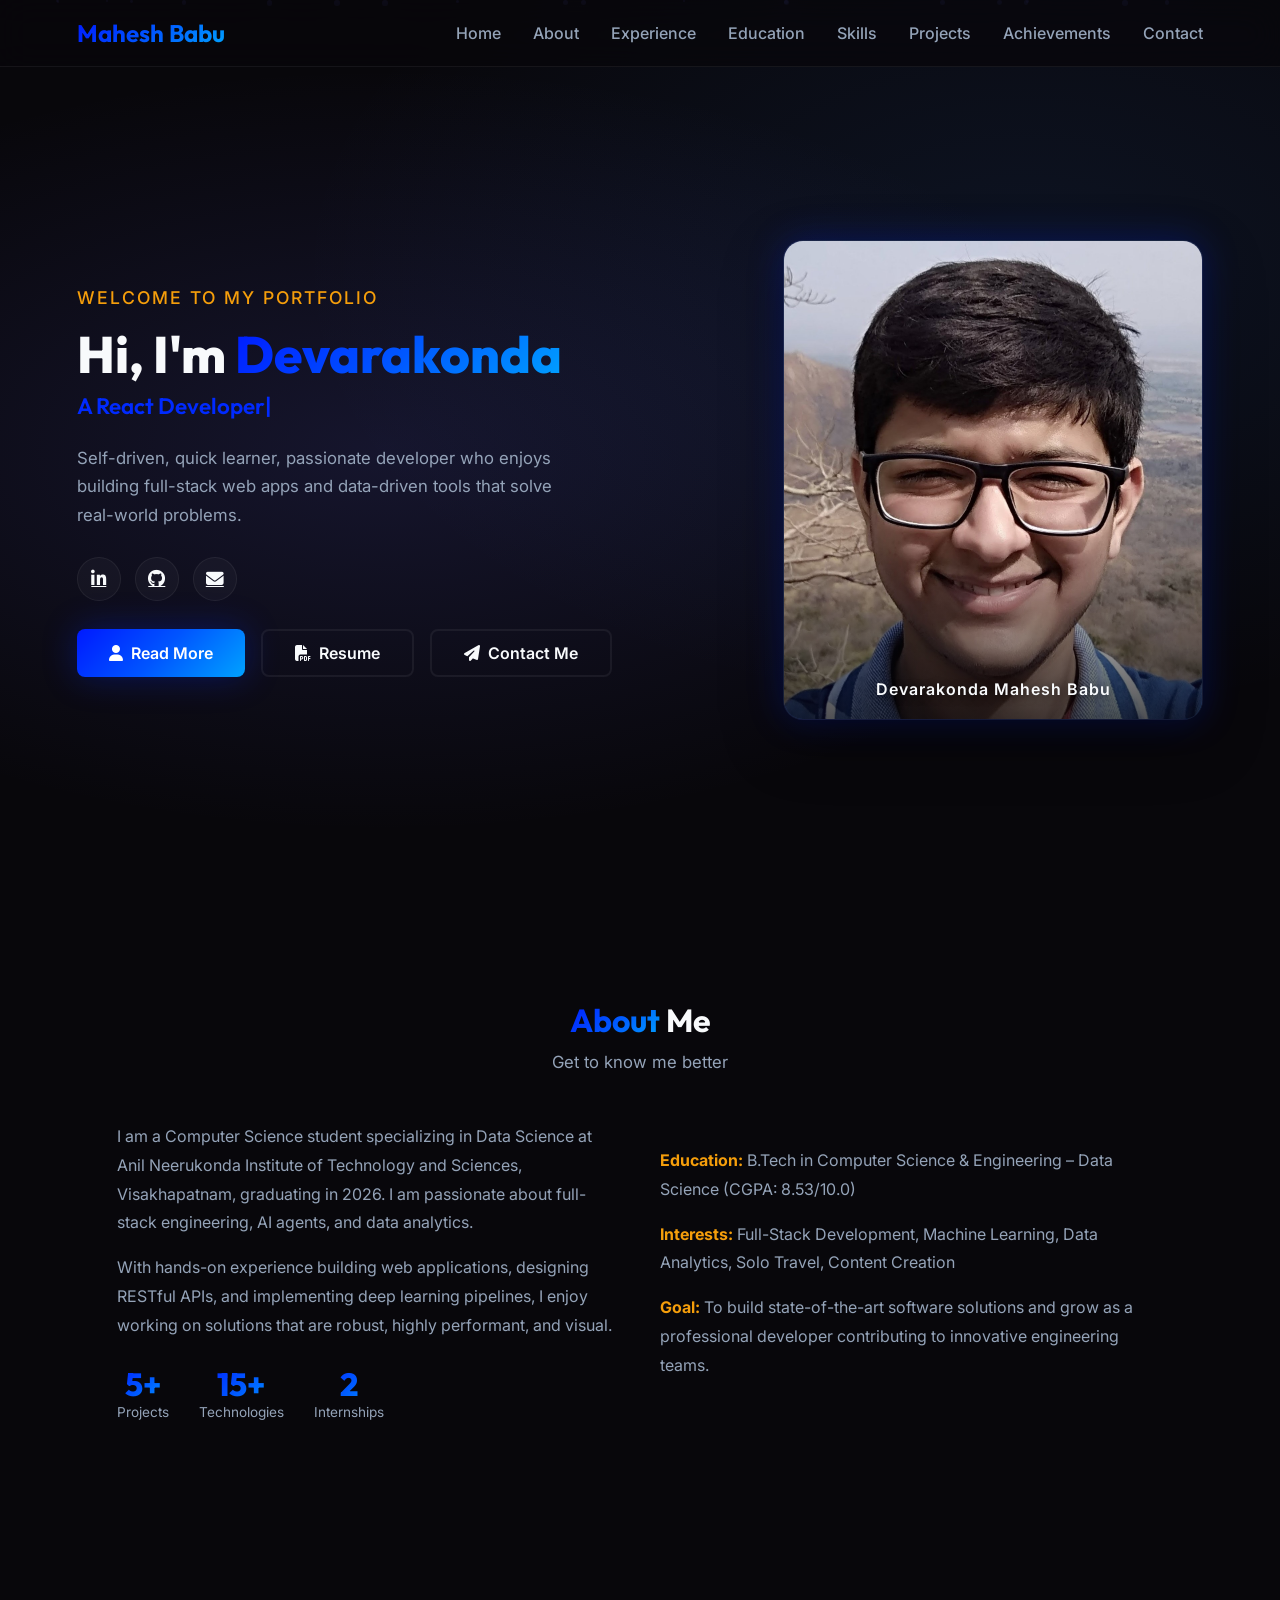
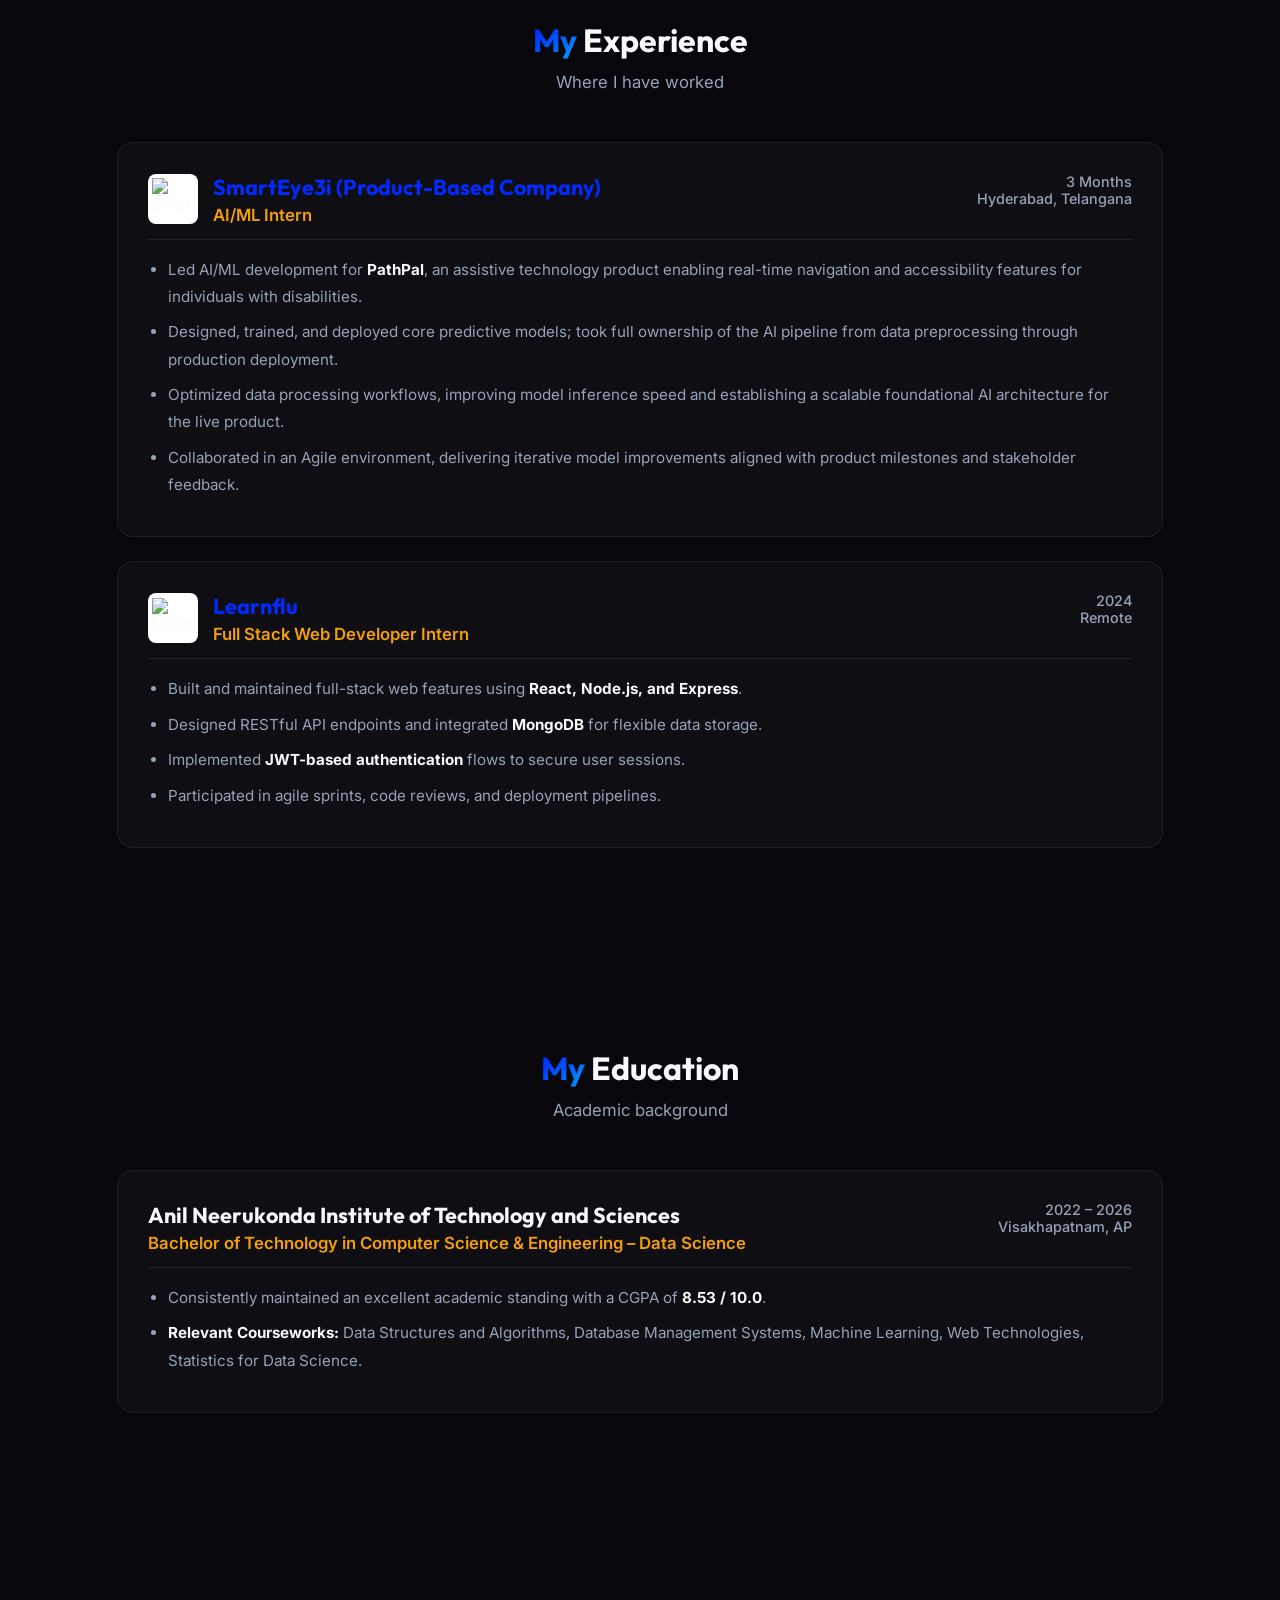
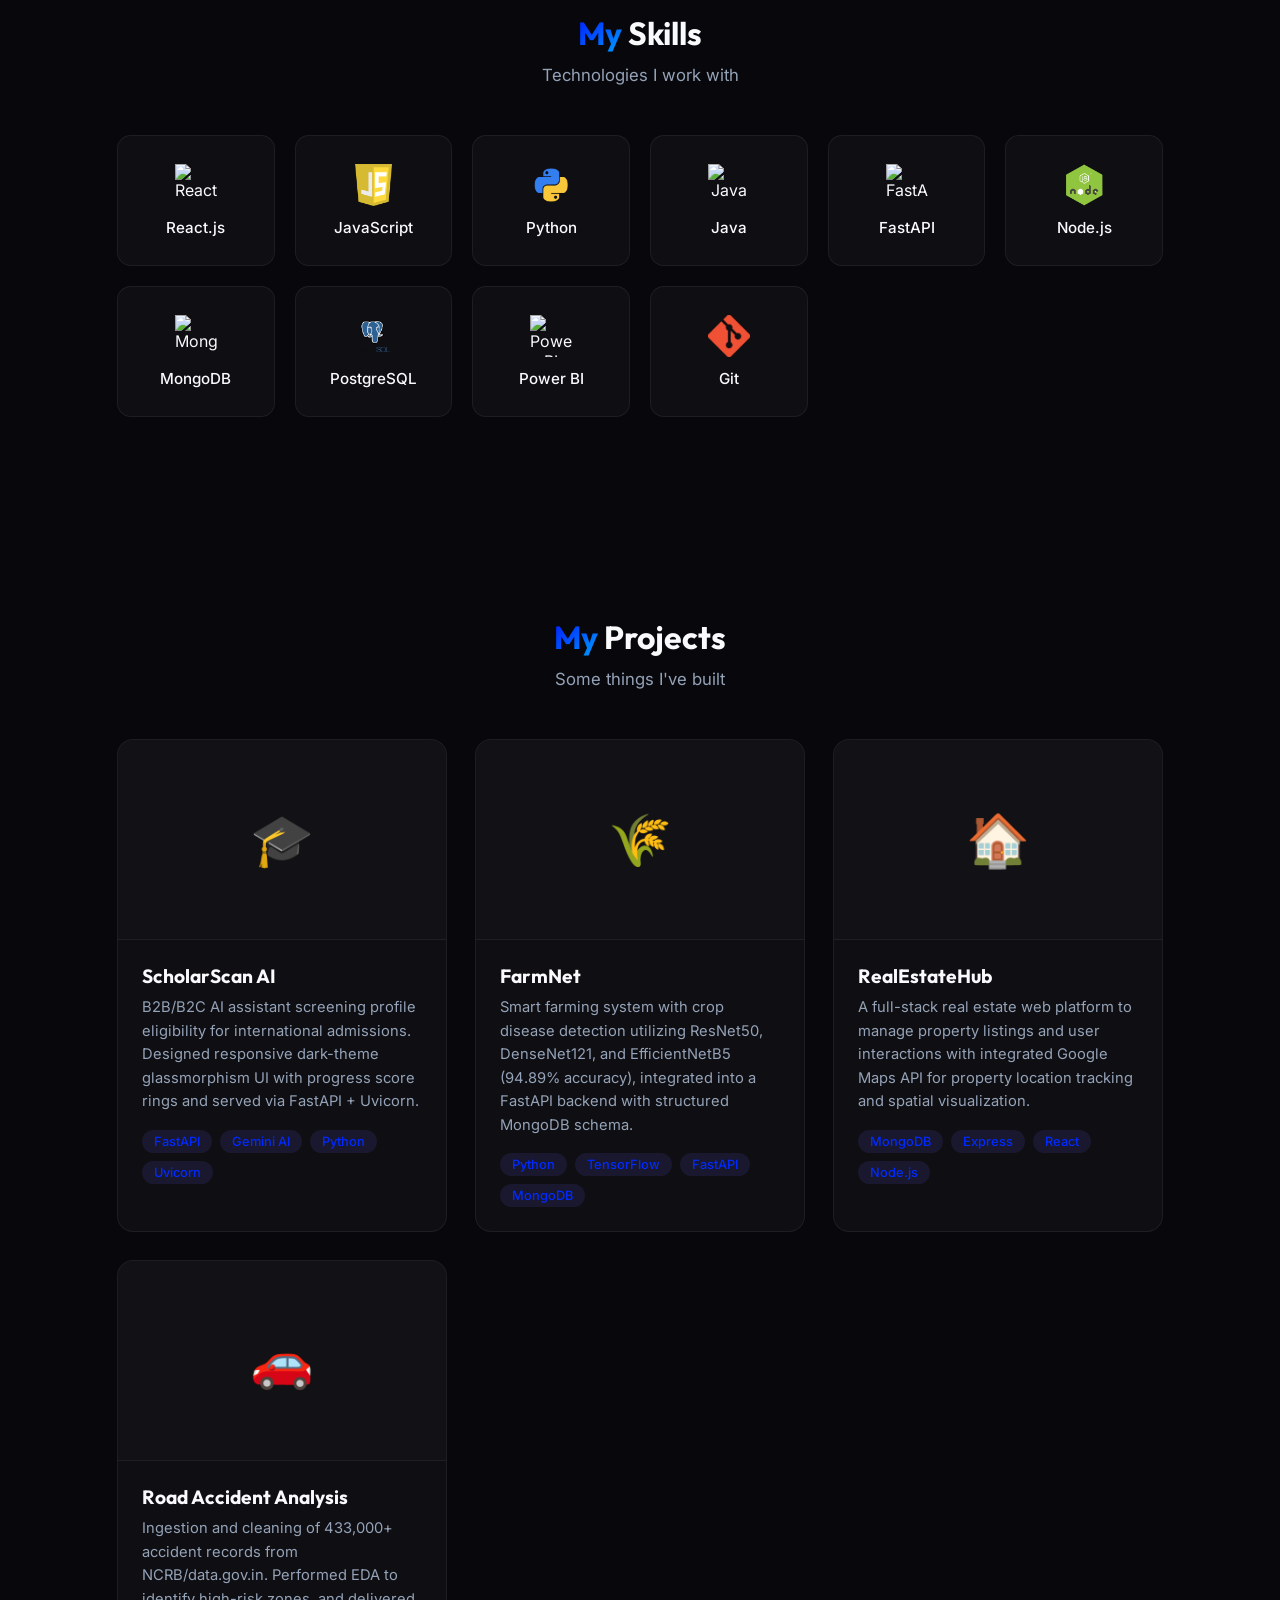
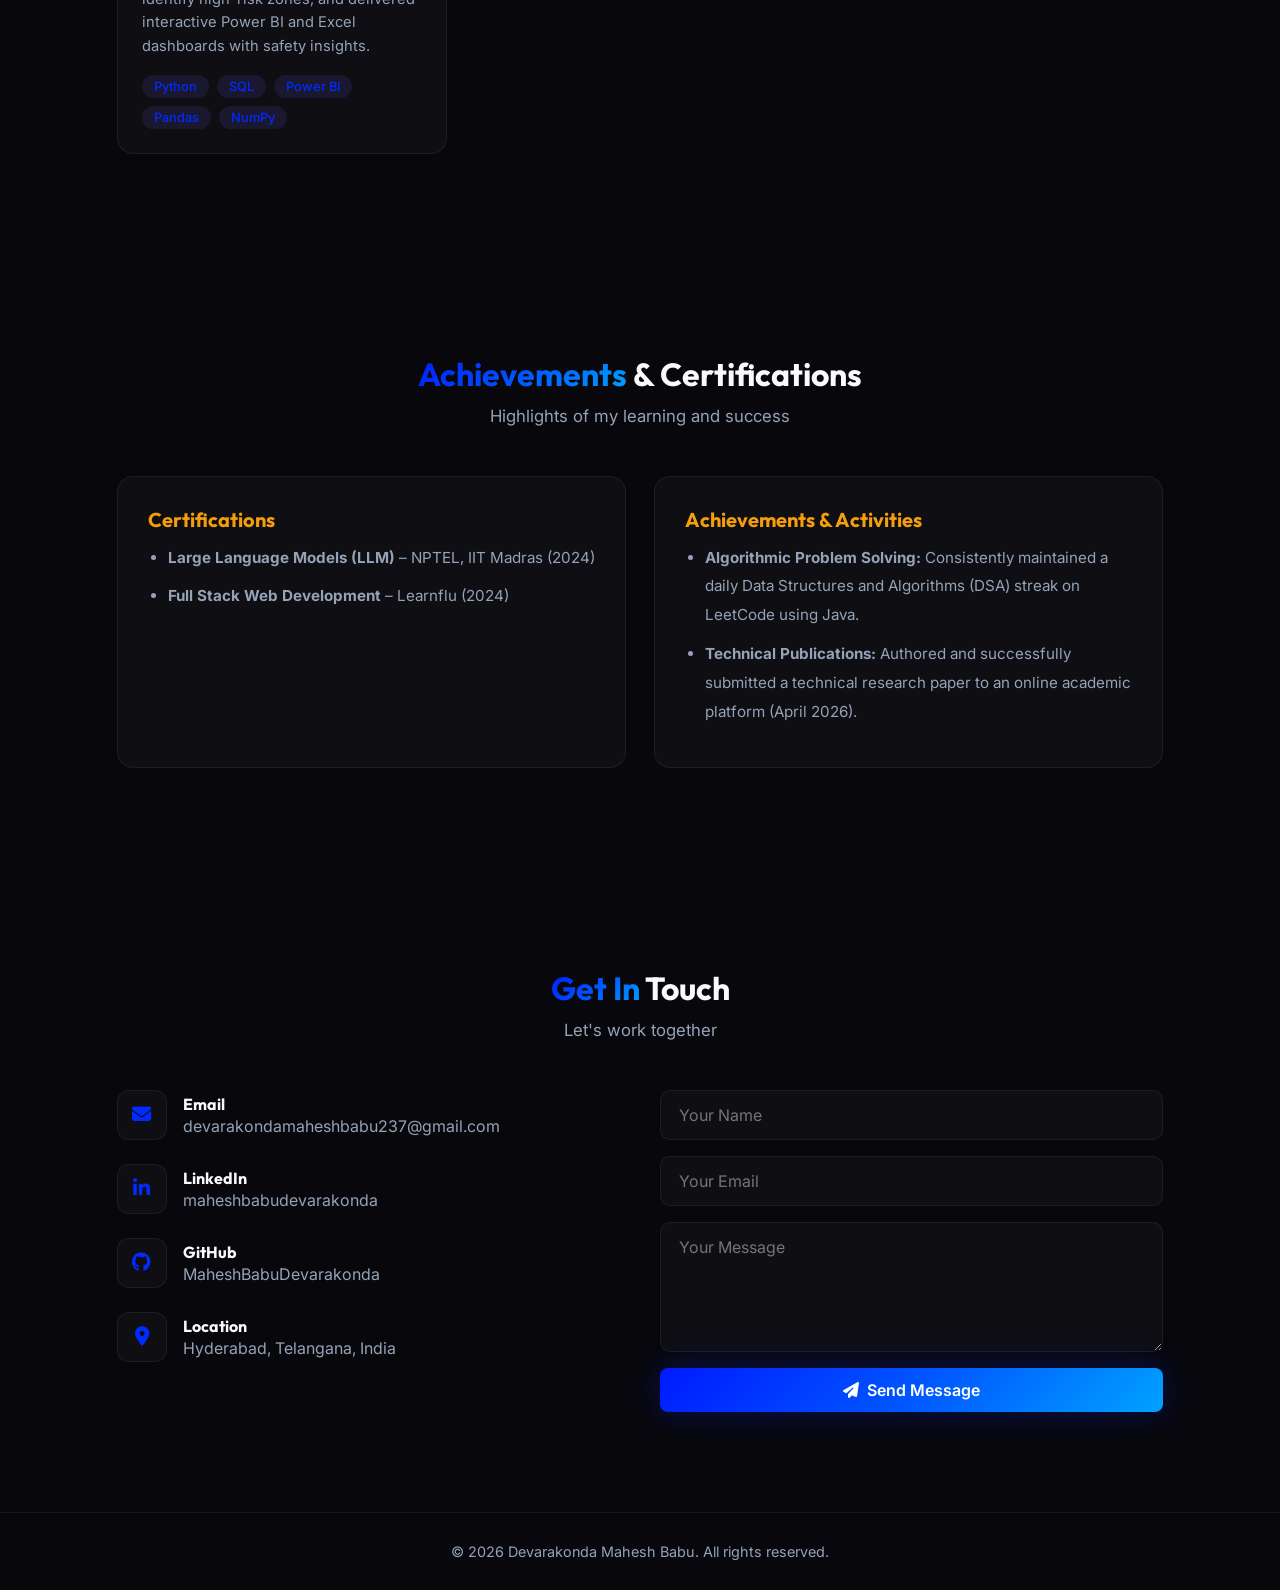
==== commit eabe21c4: "Update portfolio visual theme to electric blue, replace video hero with profile photo, and add exper" ====
--- a/index.html
+++ b/index.html
@@ -19,16 +19,16 @@
     *, *::before, *::after { margin: 0; padding: 0; box-sizing: border-box; }
 
     :root {
-      --primary: #6366f1;
-      --primary-dark: #4f46e5;
+      --primary: #002aff;
+      --primary-dark: #001fd6;
       --accent: #f59e0b;
       --bg-dark: #08070b;
       --bg-card: rgba(255, 255, 255, 0.03);
       --card-border: rgba(255, 255, 255, 0.06);
       --text: #f8fafc;
       --text-muted: #94a3b8;
-      --gradient: linear-gradient(135deg, #4f46e5 0%, #6366f1 50%, #3b82f6 100%);
-      --glow: 0 0 35px rgba(99, 102, 241, 0.25);
+      --gradient: linear-gradient(135deg, #001aff 0%, #0055ff 50%, #00a2ff 100%);
+      --glow: 0 0 35px rgba(0, 42, 255, 0.3);
     }
 
     html { scroll-behavior: smooth; }
@@ -95,35 +95,28 @@
     .btn-outline { background: transparent; color: var(--text); border: 2px solid var(--card-border); }
     .btn-outline:hover { border-color: var(--primary); color: var(--text); transform: translateY(-2px); box-shadow: var(--glow); }
 
-    /* ── Video Card ── */
-    .hero-video-wrapper {
+    /* ── Image Card ── */
+    .hero-image-wrapper {
       flex: 0 0 420px; height: 480px; border-radius: 20px; overflow: hidden; position: relative;
-      background: linear-gradient(145deg, rgba(99, 102, 241, 0.15), rgba(59, 130, 246, 0.1));
+      background: linear-gradient(145deg, rgba(0, 42, 255, 0.15), rgba(0, 85, 255, 0.1));
       border: 1px solid var(--card-border); box-shadow: 0 20px 60px rgba(0,0,0,0.4), var(--glow);
     }
-    .hero-video-wrapper video {
+    .hero-image-wrapper img {
       width: 100%; height: 100%; object-fit: cover; display: block;
-    }
-    .video-overlay {
+      transition: transform 0.5s ease;
+    }
+    .hero-image-wrapper:hover img {
+      transform: scale(1.05);
+    }
+    .image-overlay {
       position: absolute; inset: 0; background: linear-gradient(to top, rgba(8, 7, 11, 0.7) 0%, transparent 40%);
       pointer-events: none;
     }
-    .video-caption {
+    .image-caption {
       position: absolute; bottom: 20px; left: 0; right: 0; text-align: center;
       font-size: 1rem; font-weight: 600; letter-spacing: 1px; color: var(--text);
       text-shadow: 0 2px 8px rgba(0,0,0,0.6);
     }
-    /* Play button overlay when video not playing */
-    .play-btn {
-      position: absolute; top: 50%; left: 50%; transform: translate(-50%,-50%);
-      width: 70px; height: 70px; border-radius: 50%; border: none; cursor: pointer;
-      background: rgba(255,255,255,0.15); backdrop-filter: blur(10px);
-      display: flex; align-items: center; justify-content: center;
-      transition: all 0.3s; z-index: 2;
-    }
-    .play-btn i { color: #fff; font-size: 1.6rem; margin-left: 4px; }
-    .play-btn:hover { background: var(--primary); transform: translate(-50%,-50%) scale(1.1); }
-    .play-btn.hidden { opacity: 0; pointer-events: none; }
 
     /* Floating particles */
     .particles { position: absolute; inset: 0; overflow: hidden; pointer-events: none; }
@@ -156,6 +149,7 @@
     .skill-card {
       background: var(--bg-card); border: 1px solid var(--card-border); border-radius: 14px;
       padding: 28px 16px; text-align: center; transition: all 0.3s;
+      display: flex; flex-direction: column; align-items: center; justify-content: center;
     }
     .skill-card:hover { transform: translateY(-6px); border-color: var(--primary); box-shadow: var(--glow); }
     .skill-card i { font-size: 2rem; margin-bottom: 10px; color: var(--primary); }
@@ -241,6 +235,22 @@
     .timeline-body ul li { margin-bottom: 8px; }
     .timeline-body ul li strong { color: var(--text); }
     .timeline-body ul li b { color: var(--accent); }
+
+    /* ── Company Logos ── */
+    .company-logo-wrapper {
+      width: 50px; height: 50px; border-radius: 8px; overflow: hidden; background: #fff;
+      display: flex; align-items: center; justify-content: center; border: 1px solid var(--card-border);
+      flex-shrink: 0;
+    }
+    .company-logo {
+      width: 85%; height: 85%; object-fit: contain;
+    }
+    .tech-icon {
+      width: 42px;
+      height: 42px;
+      object-fit: contain;
+      margin-bottom: 12px;
+    }
   </style>
 </head>
 <body>
@@ -282,17 +292,11 @@
         </div>
       </div>
 
-      <!-- VIDEO instead of photo -->
-      <div class="hero-video-wrapper">
-        <video id="heroVideo" loop muted playsinline poster="">
-          <source src="assets/video/hero-video.mp4" type="video/mp4">
-          Your browser does not support the video tag.
-        </video>
-        <button class="play-btn" id="playBtn" aria-label="Play video">
-          <i class="fas fa-play"></i>
-        </button>
-        <div class="video-overlay"></div>
-        <div class="video-caption">Devarakonda Mahesh Babu</div>
+      <!-- Profile Photo -->
+      <div class="hero-image-wrapper">
+        <img src="assets/img/my-passport-photo-square.jpg" alt="Devarakonda Mahesh Babu" />
+        <div class="image-overlay"></div>
+        <div class="image-caption">Devarakonda Mahesh Babu</div>
       </div>
     </div>
   </section>
@@ -328,9 +332,14 @@
       <!-- SmartEye3i -->
       <div class="timeline-card fade-in">
         <div class="timeline-header">
-          <div>
-            <h3><a href="https://smarteye3i.com/" target="_blank">SmartEye3i (Product-Based Company)</a></h3>
-            <div class="role-title">AI/ML Intern</div>
+          <div style="display: flex; align-items: center; gap: 15px;">
+            <div class="company-logo-wrapper">
+              <img src="https://img1.wsimg.com/isteam/ip/892fb95e-d686-437d-bcc1-80eecfb1f2d9/TRADEMARK%20LOGO%20(5).png" alt="SmartEye3i Logo" class="company-logo">
+            </div>
+            <div>
+              <h3><a href="https://smarteye3i.com/" target="_blank">SmartEye3i (Product-Based Company)</a></h3>
+              <div class="role-title">AI/ML Intern</div>
+            </div>
           </div>
           <div class="company-meta">
             <span class="date-loc">3 Months</span>
@@ -350,9 +359,14 @@
       <!-- Learnflu -->
       <div class="timeline-card fade-in">
         <div class="timeline-header">
-          <div>
-            <h3><a href="https://learnflu.com" target="_blank">Learnflu</a></h3>
-            <div class="role-title">Full Stack Web Developer Intern</div>
+          <div style="display: flex; align-items: center; gap: 15px;">
+            <div class="company-logo-wrapper">
+              <img src="https://learnflu.com/wp-content/uploads/2025/08/LEARN-FLU-LOGO.webp" alt="Learnflu Logo" class="company-logo">
+            </div>
+            <div>
+              <h3><a href="https://learnflu.com" target="_blank">Learnflu</a></h3>
+              <div class="role-title">Full Stack Web Developer Intern</div>
+            </div>
           </div>
           <div class="company-meta">
             <span class="date-loc">2024</span>
@@ -406,16 +420,16 @@
     <h2 class="section-title fade-in"><span>My</span> Skills</h2>
     <p class="section-subtitle fade-in">Technologies I work with</p>
     <div class="skills-grid">
-      <div class="skill-card fade-in"><i class="fab fa-react"></i><p>React.js</p></div>
-      <div class="skill-card fade-in"><i class="fab fa-js-square"></i><p>JavaScript</p></div>
-      <div class="skill-card fade-in"><i class="fab fa-python"></i><p>Python</p></div>
-      <div class="skill-card fade-in"><i class="fab fa-java"></i><p>Java</p></div>
-      <div class="skill-card fade-in"><i class="fas fa-server"></i><p>FastAPI</p></div>
-      <div class="skill-card fade-in"><i class="fab fa-node-js"></i><p>Node.js</p></div>
-      <div class="skill-card fade-in"><i class="fas fa-database"></i><p>MongoDB</p></div>
-      <div class="skill-card fade-in"><i class="fas fa-table"></i><p>PostgreSQL</p></div>
-      <div class="skill-card fade-in"><i class="fas fa-chart-line"></i><p>Power BI</p></div>
-      <div class="skill-card fade-in"><i class="fab fa-git-alt"></i><p>Git</p></div>
+      <div class="skill-card fade-in"><img src="https://cdn.jsdelivr.net/gh/devicons/devicon/icons/react/react-original.svg" alt="React" class="tech-icon"><p>React.js</p></div>
+      <div class="skill-card fade-in"><img src="assets/img/javascript.png" alt="JavaScript" class="tech-icon"><p>JavaScript</p></div>
+      <div class="skill-card fade-in"><img src="assets/img/python-logo-1.png" alt="Python" class="tech-icon"><p>Python</p></div>
+      <div class="skill-card fade-in"><img src="https://cdn.jsdelivr.net/gh/devicons/devicon/icons/java/java-original.svg" alt="Java" class="tech-icon"><p>Java</p></div>
+      <div class="skill-card fade-in"><img src="https://cdn.jsdelivr.net/gh/devicons/devicon/icons/fastapi/fastapi-original.svg" alt="FastAPI" class="tech-icon"><p>FastAPI</p></div>
+      <div class="skill-card fade-in"><img src="assets/img/nodejs.png" alt="Node.js" class="tech-icon"><p>Node.js</p></div>
+      <div class="skill-card fade-in"><img src="https://cdn.jsdelivr.net/gh/devicons/devicon/icons/mongodb/mongodb-original.svg" alt="MongoDB" class="tech-icon"><p>MongoDB</p></div>
+      <div class="skill-card fade-in"><img src="assets/img/postgresql.png" alt="PostgreSQL" class="tech-icon"><p>PostgreSQL</p></div>
+      <div class="skill-card fade-in"><img src="https://upload.wikimedia.org/wikipedia/commons/c/cf/New_Power_BI_Logo.svg" alt="Power BI" class="tech-icon"><p>Power BI</p></div>
+      <div class="skill-card fade-in"><img src="assets/img/git.png" alt="Git" class="tech-icon"><p>Git</p></div>
     </div>
   </section>
 
@@ -543,28 +557,6 @@
     }
     typeEffect();
 
-    // ── Video play/pause ──
-    const video = document.getElementById('heroVideo');
-    const playBtn = document.getElementById('playBtn');
-    playBtn.addEventListener('click', () => {
-      if (video.paused) {
-        video.muted = false;
-        video.play();
-        playBtn.classList.add('hidden');
-      }
-    });
-    video.addEventListener('click', () => {
-      if (!video.paused) {
-        video.pause();
-        playBtn.classList.remove('hidden');
-      } else {
-        video.play();
-        playBtn.classList.add('hidden');
-      }
-    });
-    // Auto-play muted on load
-    video.play().catch(() => {});
-
     // ── Scroll fade-in animation ──
     const faders = document.querySelectorAll('.fade-in');
     const observer = new IntersectionObserver((entries) => {
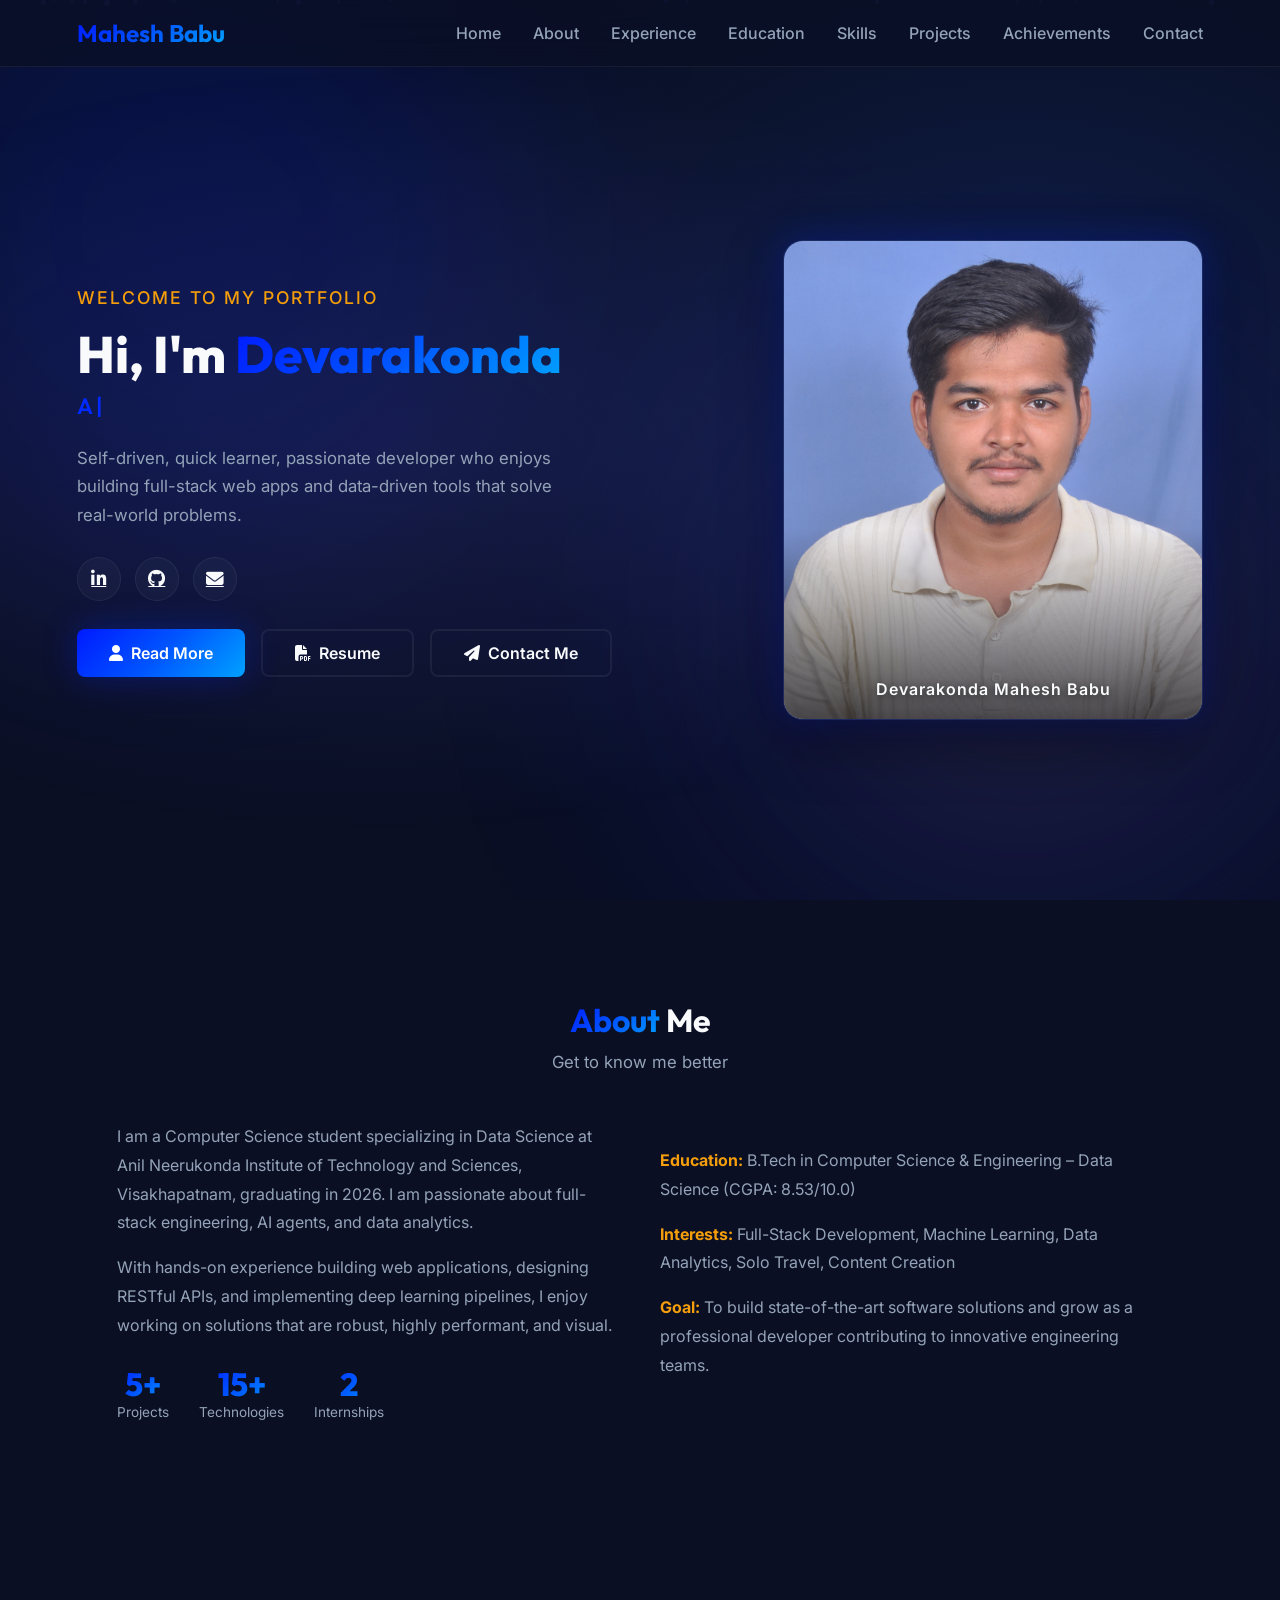
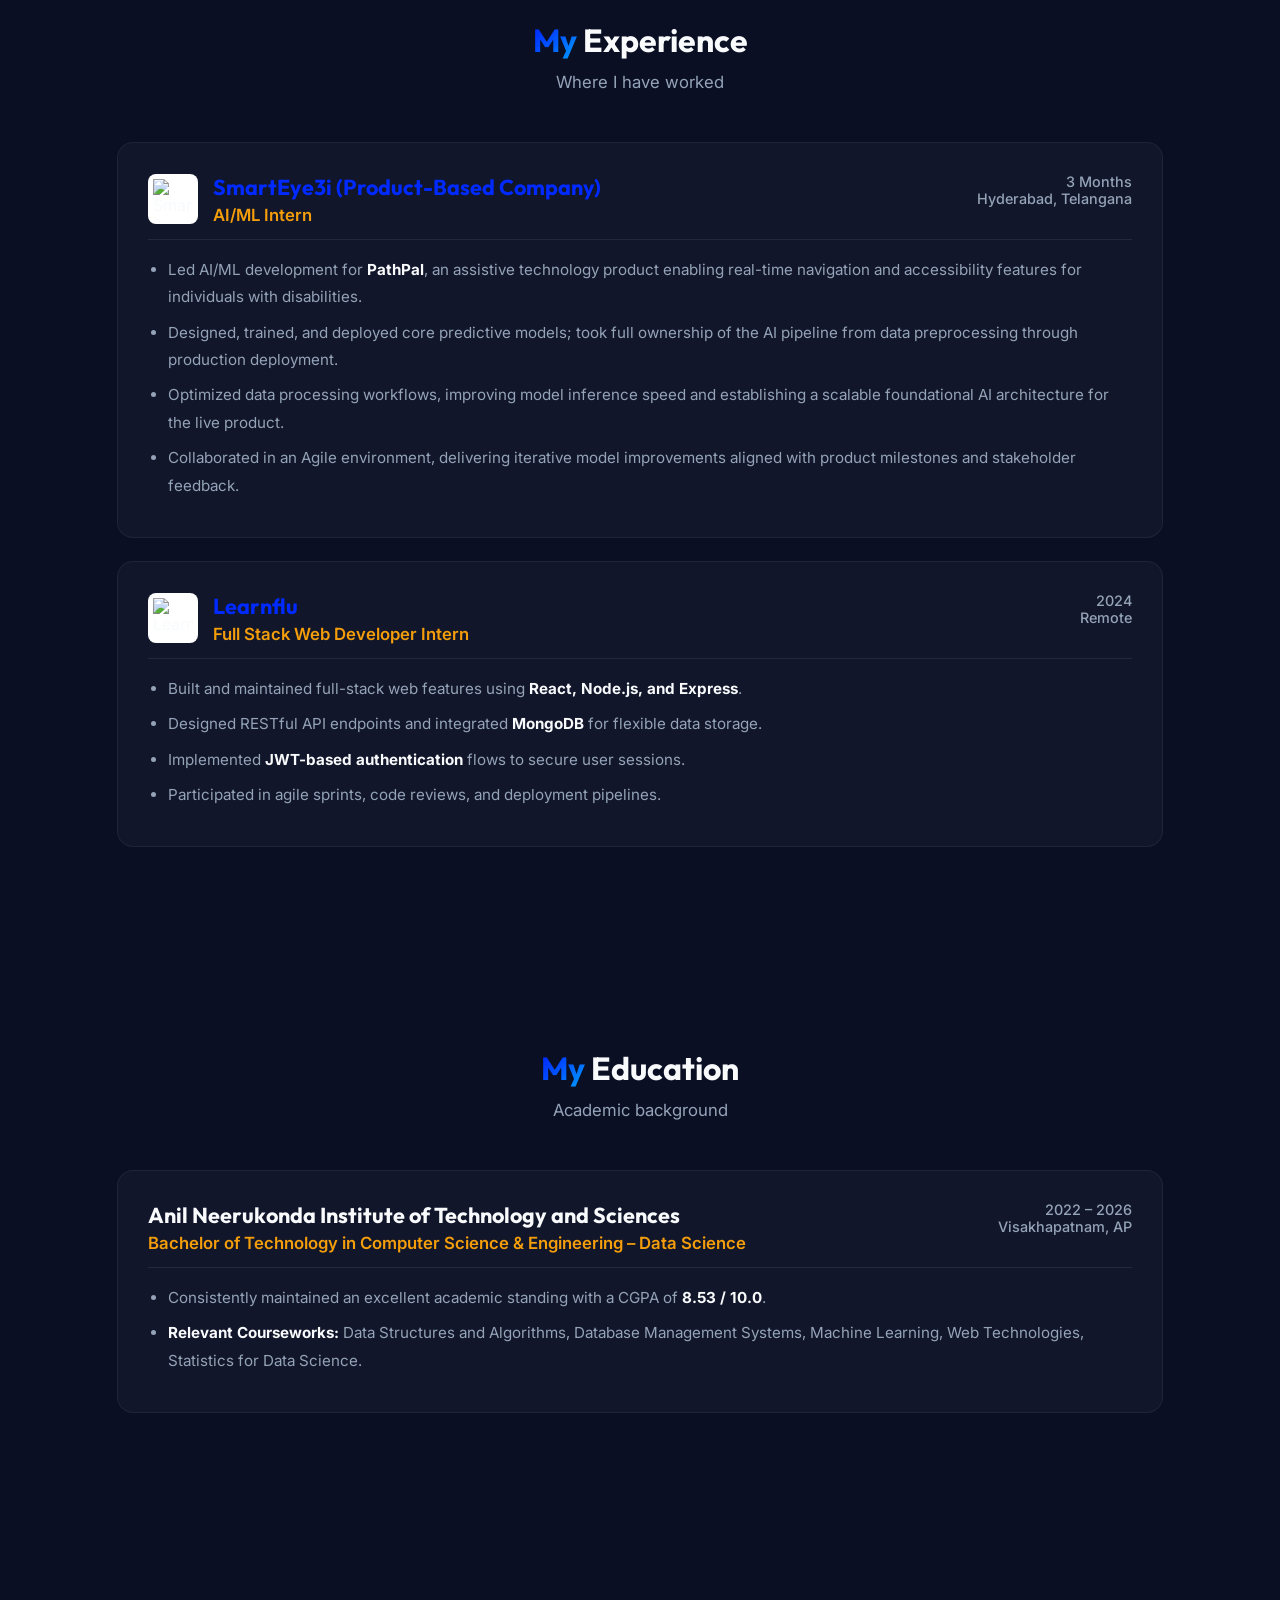
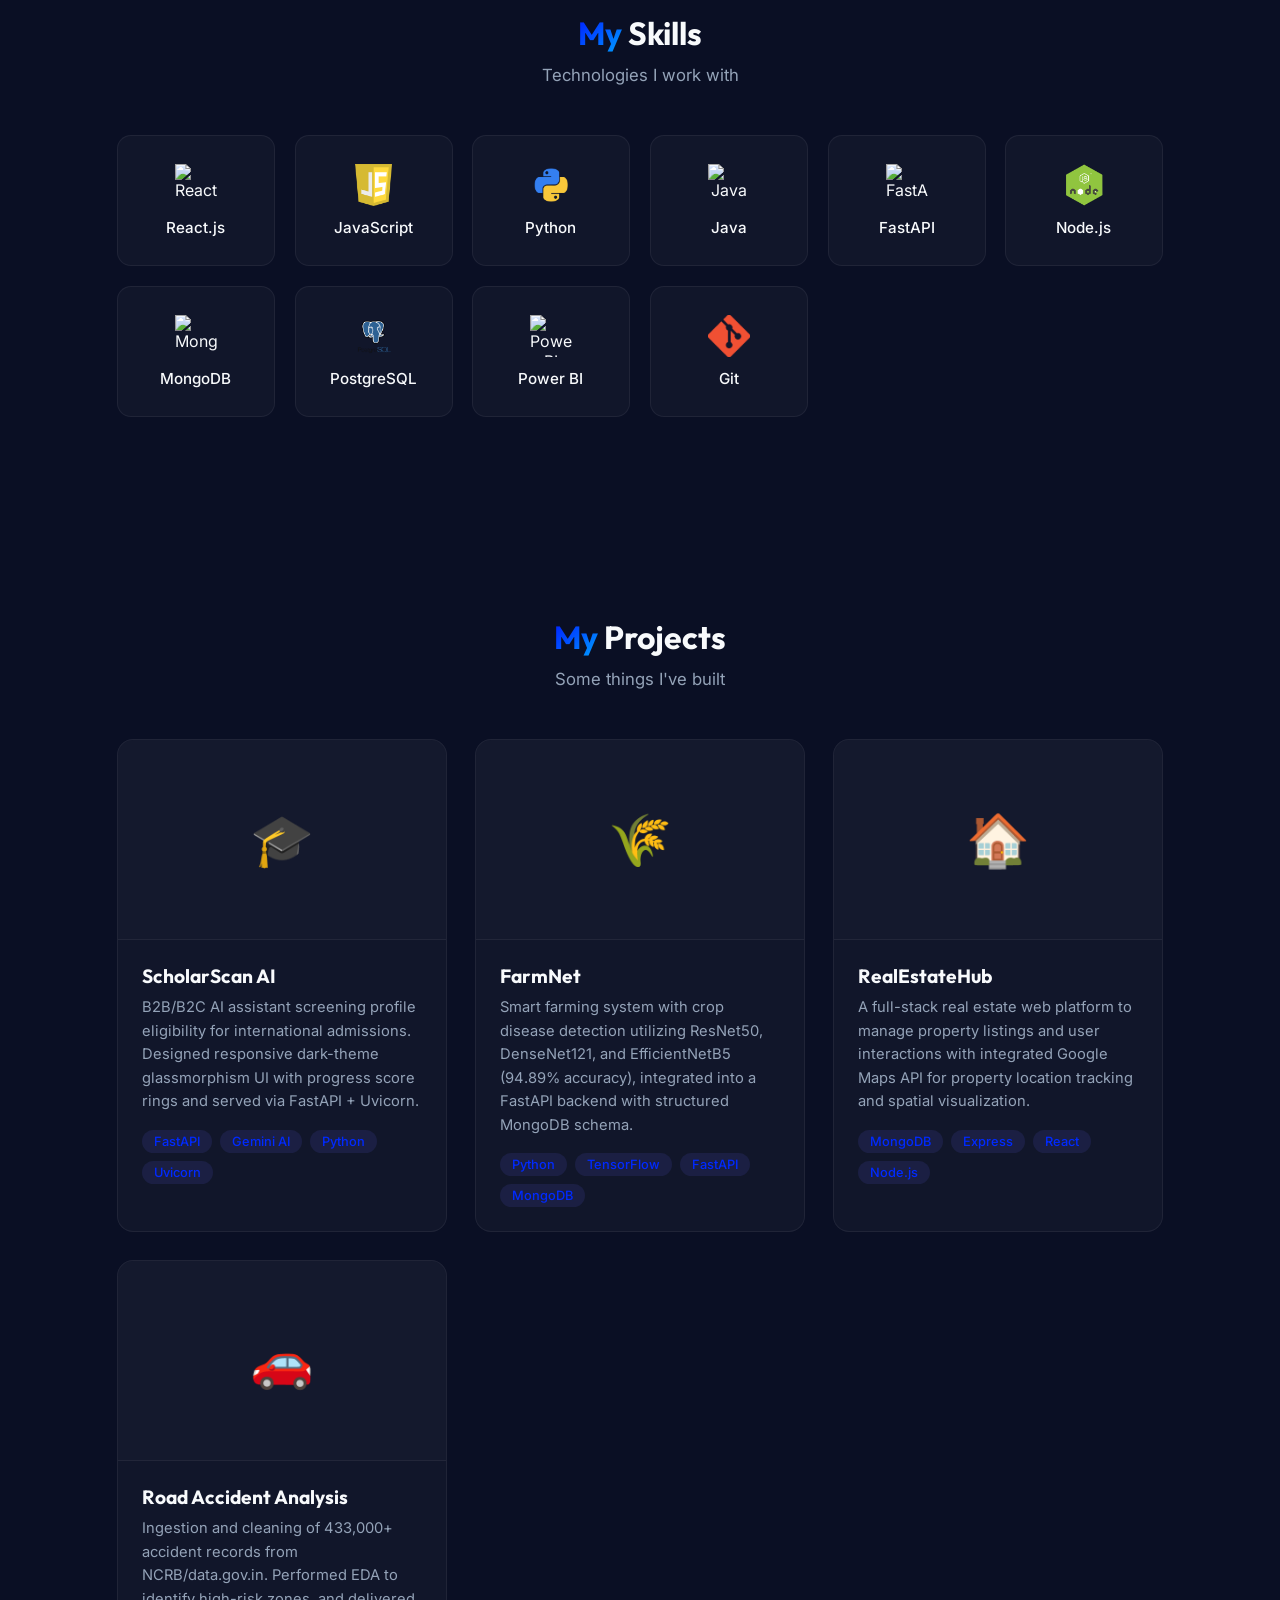
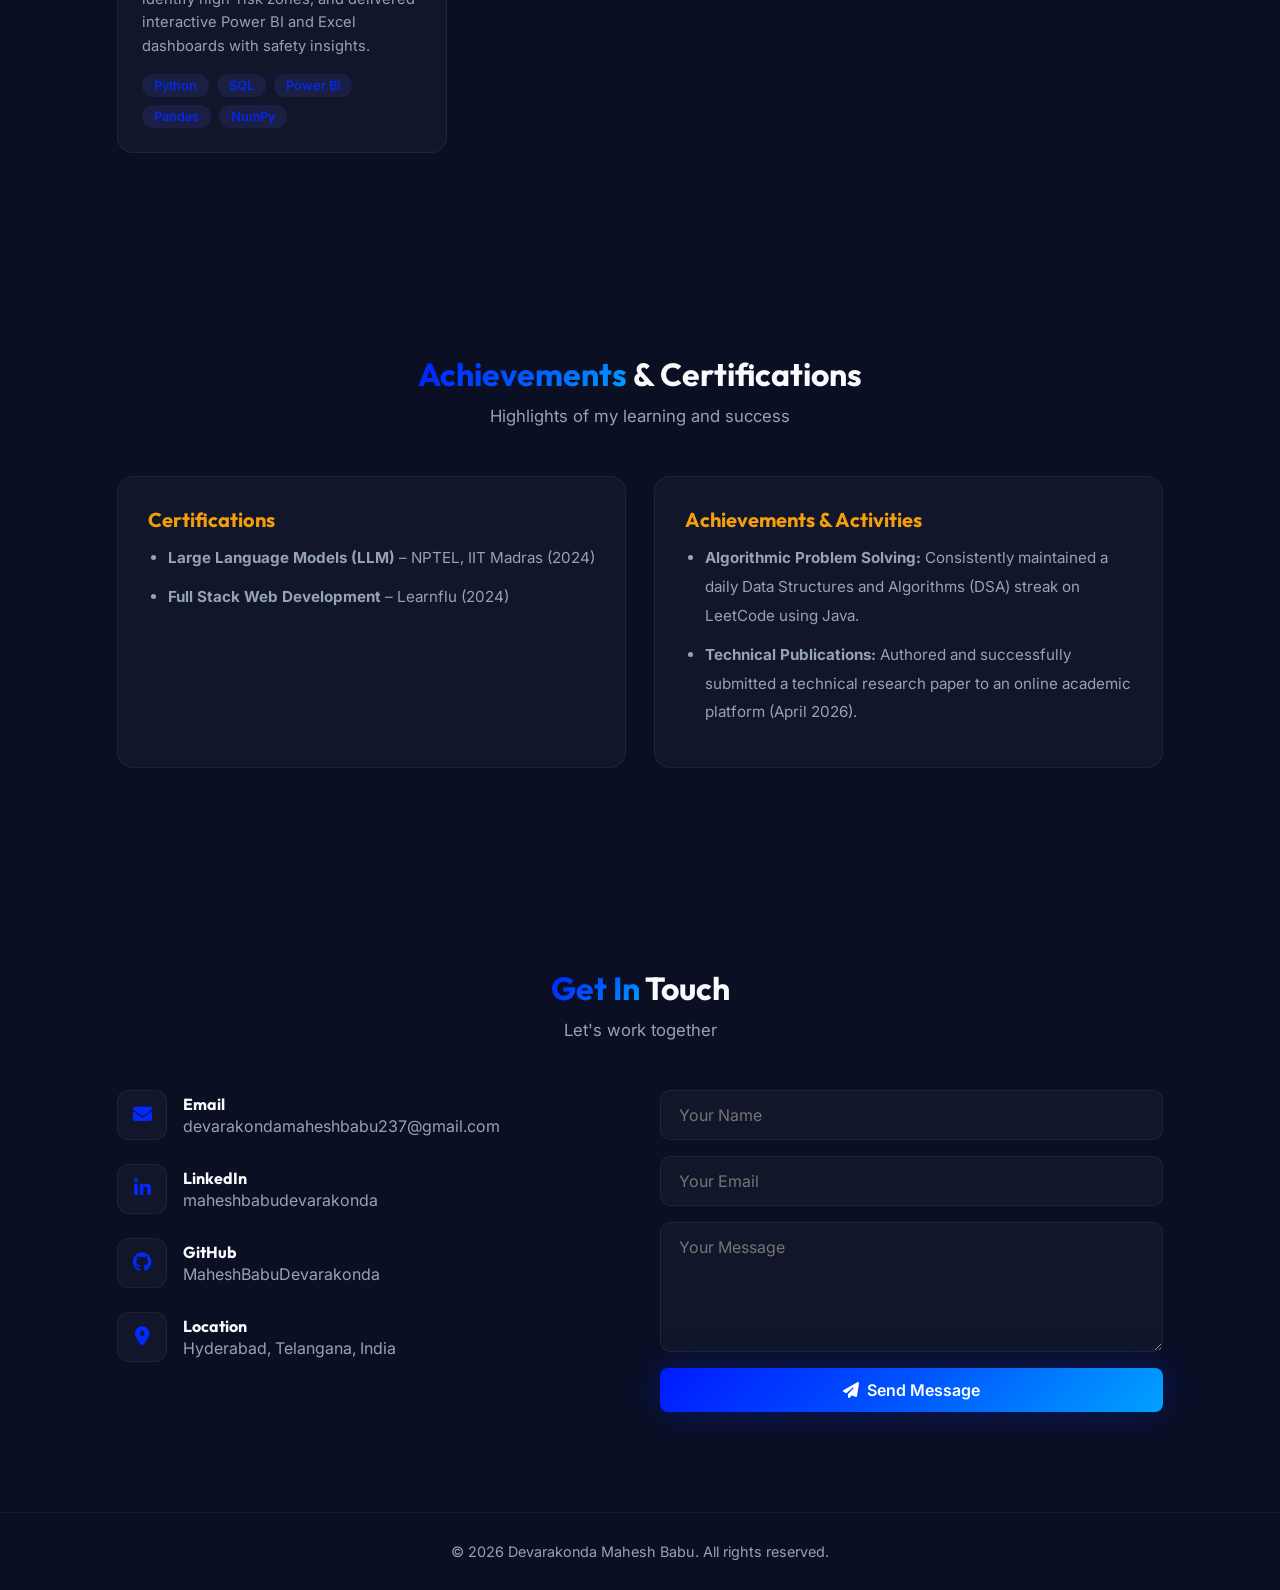
==== commit 614de410: "Add profile picture (DSC_0893), custom page loading transition, navbar scroll transitions, and updat" ====
--- a/index.html
+++ b/index.html
@@ -22,7 +22,7 @@
       --primary: #002aff;
       --primary-dark: #001fd6;
       --accent: #f59e0b;
-      --bg-dark: #08070b;
+      --bg-dark: #0a0f24;
       --bg-card: rgba(255, 255, 255, 0.03);
       --card-border: rgba(255, 255, 255, 0.06);
       --text: #f8fafc;
@@ -40,6 +40,7 @@
       overflow-x: hidden;
       -webkit-font-smoothing: antialiased;
       -moz-osx-font-smoothing: grayscale;
+      transition: opacity 0.35s ease;
     }
 
     h1, h2, h3, h4, h5, h6, .navbar .logo, .role, .btn, .stat .num, .skills-group-title {
@@ -51,7 +52,7 @@
       position: fixed; top: 0; left: 0; width: 100%; z-index: 100;
       display: flex; justify-content: space-between; align-items: center;
       padding: 18px 6%; backdrop-filter: blur(16px);
-      background: rgba(8, 7, 11, 0.7); border-bottom: 1px solid var(--card-border);
+      background: rgba(10, 15, 36, 0.75); border-bottom: 1px solid var(--card-border);
       transition: background 0.3s;
     }
     .navbar .logo { font-size: 1.5rem; font-weight: 700; background: var(--gradient); -webkit-background-clip: text; -webkit-text-fill-color: transparent; }
@@ -193,7 +194,12 @@
     }
 
     /* ── Animations ── */
-    .fade-in { opacity: 0; transform: translateY(30px); transition: all 0.7s ease; }
+    .fade-in {
+      opacity: 0;
+      transform: translateY(40px);
+      transition: opacity 0.9s cubic-bezier(0.16, 1, 0.3, 1), transform 0.9s cubic-bezier(0.16, 1, 0.3, 1);
+      will-change: transform, opacity;
+    }
     .fade-in.visible { opacity: 1; transform: translateY(0); }
 
     /* ── Responsive ── */
@@ -251,9 +257,75 @@
       object-fit: contain;
       margin-bottom: 12px;
     }
+
+    /* ── Glowing Background Blobs ── */
+    .bg-glow-container {
+      position: fixed;
+      top: 0; left: 0; width: 100%; height: 100%;
+      z-index: -2; overflow: hidden; pointer-events: none;
+    }
+    .bg-glow {
+      position: absolute; border-radius: 50%;
+      filter: blur(120px); opacity: 0.15;
+      animation: float-glow 20s infinite alternate ease-in-out;
+    }
+    .blob-1 {
+      top: -10%; left: -10%; width: 50vw; height: 50vw;
+      background: var(--primary);
+    }
+    .blob-2 {
+      bottom: -10%; right: -10%; width: 60vw; height: 60vw;
+      background: var(--primary-dark); animation-delay: -5s;
+    }
+    .blob-3 {
+      top: 40%; left: 60%; width: 40vw; height: 40vw;
+      background: var(--accent); opacity: 0.08; animation-delay: -10s;
+    }
+    @keyframes float-glow {
+      0% { transform: translate(0, 0) scale(1); }
+      50% { transform: translate(5vw, 5vh) scale(1.1); }
+      100% { transform: translate(-3vw, -2vh) scale(0.95); }
+    }
+
+    /* ── Page Loader / Transition Overlay ── */
+    .page-transition-overlay {
+      position: fixed; inset: 0; background: #0a0f24; z-index: 9999;
+      display: flex; align-items: center; justify-content: center;
+      transition: opacity 0.6s cubic-bezier(0.16, 1, 0.3, 1), visibility 0.6s;
+    }
+    .page-transition-overlay.hidden {
+      opacity: 0; visibility: hidden;
+    }
+    .loader-content { text-align: center; }
+    .loader-spinner {
+      width: 50px; height: 50px;
+      border: 3px solid rgba(0, 42, 255, 0.1); border-top-color: var(--primary);
+      border-radius: 50%; animation: spin 1s infinite linear;
+      margin: 0 auto 15px;
+    }
+    @keyframes spin { to { transform: rotate(360deg); } }
+    .loader-content p {
+      font-family: 'Outfit', sans-serif; font-size: 1.1rem;
+      letter-spacing: 2px; color: var(--text);
+    }
   </style>
 </head>
 <body>
+
+  <!-- Page Loader / Transition Overlay -->
+  <div class="page-transition-overlay" id="loader">
+    <div class="loader-content">
+      <div class="loader-spinner"></div>
+      <p>Loading Portfolio...</p>
+    </div>
+  </div>
+
+  <!-- Glowing Background Blobs -->
+  <div class="bg-glow-container">
+    <div class="bg-glow blob-1"></div>
+    <div class="bg-glow blob-2"></div>
+    <div class="bg-glow blob-3"></div>
+  </div>
 
   <!-- Navbar -->
   <nav class="navbar" id="navbar">
@@ -294,7 +366,7 @@
 
       <!-- Profile Photo -->
       <div class="hero-image-wrapper">
-        <img src="assets/img/my-passport-photo-square.jpg" alt="Devarakonda Mahesh Babu" />
+        <img src="assets/img/profile.jpg" alt="Devarakonda Mahesh Babu" />
         <div class="image-overlay"></div>
         <div class="image-caption">Devarakonda Mahesh Babu</div>
       </div>
@@ -575,9 +647,35 @@
       particlesEl.appendChild(span);
     }
 
-    // ── Navbar links close mobile menu ──
+    // ── Navbar links close mobile menu & transition ──
     document.querySelectorAll('.nav-links a').forEach(a => {
-      a.addEventListener('click', () => document.getElementById('navLinks').classList.remove('active'));
+      a.addEventListener('click', (e) => {
+        document.getElementById('navLinks').classList.remove('active');
+        
+        // Custom smooth scroll page transition
+        const targetId = a.getAttribute('href');
+        if (targetId.startsWith('#')) {
+          e.preventDefault();
+          const targetSection = document.querySelector(targetId);
+          if (targetSection) {
+            document.body.style.opacity = '0.15';
+            setTimeout(() => {
+              targetSection.scrollIntoView({ behavior: 'smooth' });
+              setTimeout(() => {
+                document.body.style.opacity = '1';
+              }, 150);
+            }, 200);
+          }
+        }
+      });
+    });
+
+    // ── Hide Page Transition Loader on Load ──
+    window.addEventListener('load', () => {
+      const loader = document.getElementById('loader');
+      setTimeout(() => {
+        loader.classList.add('hidden');
+      }, 300);
     });
   </script>
 </body>
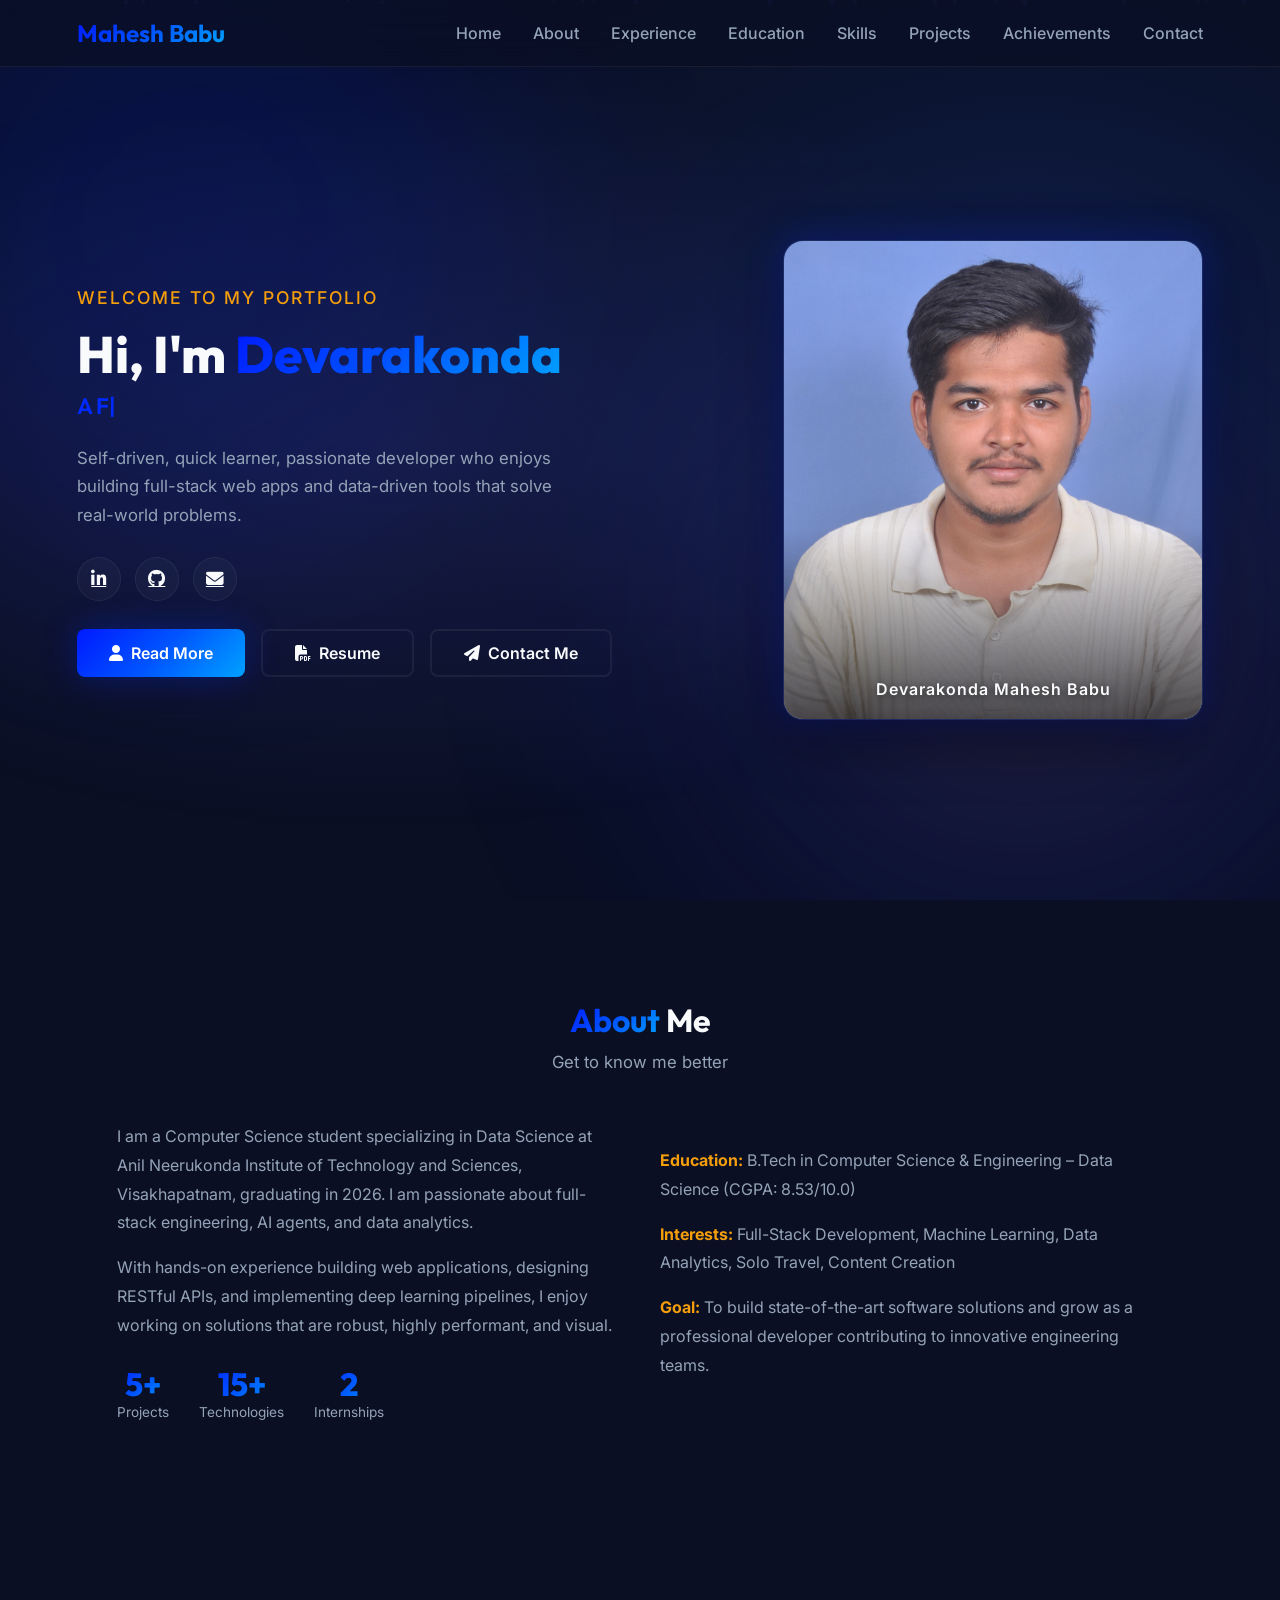
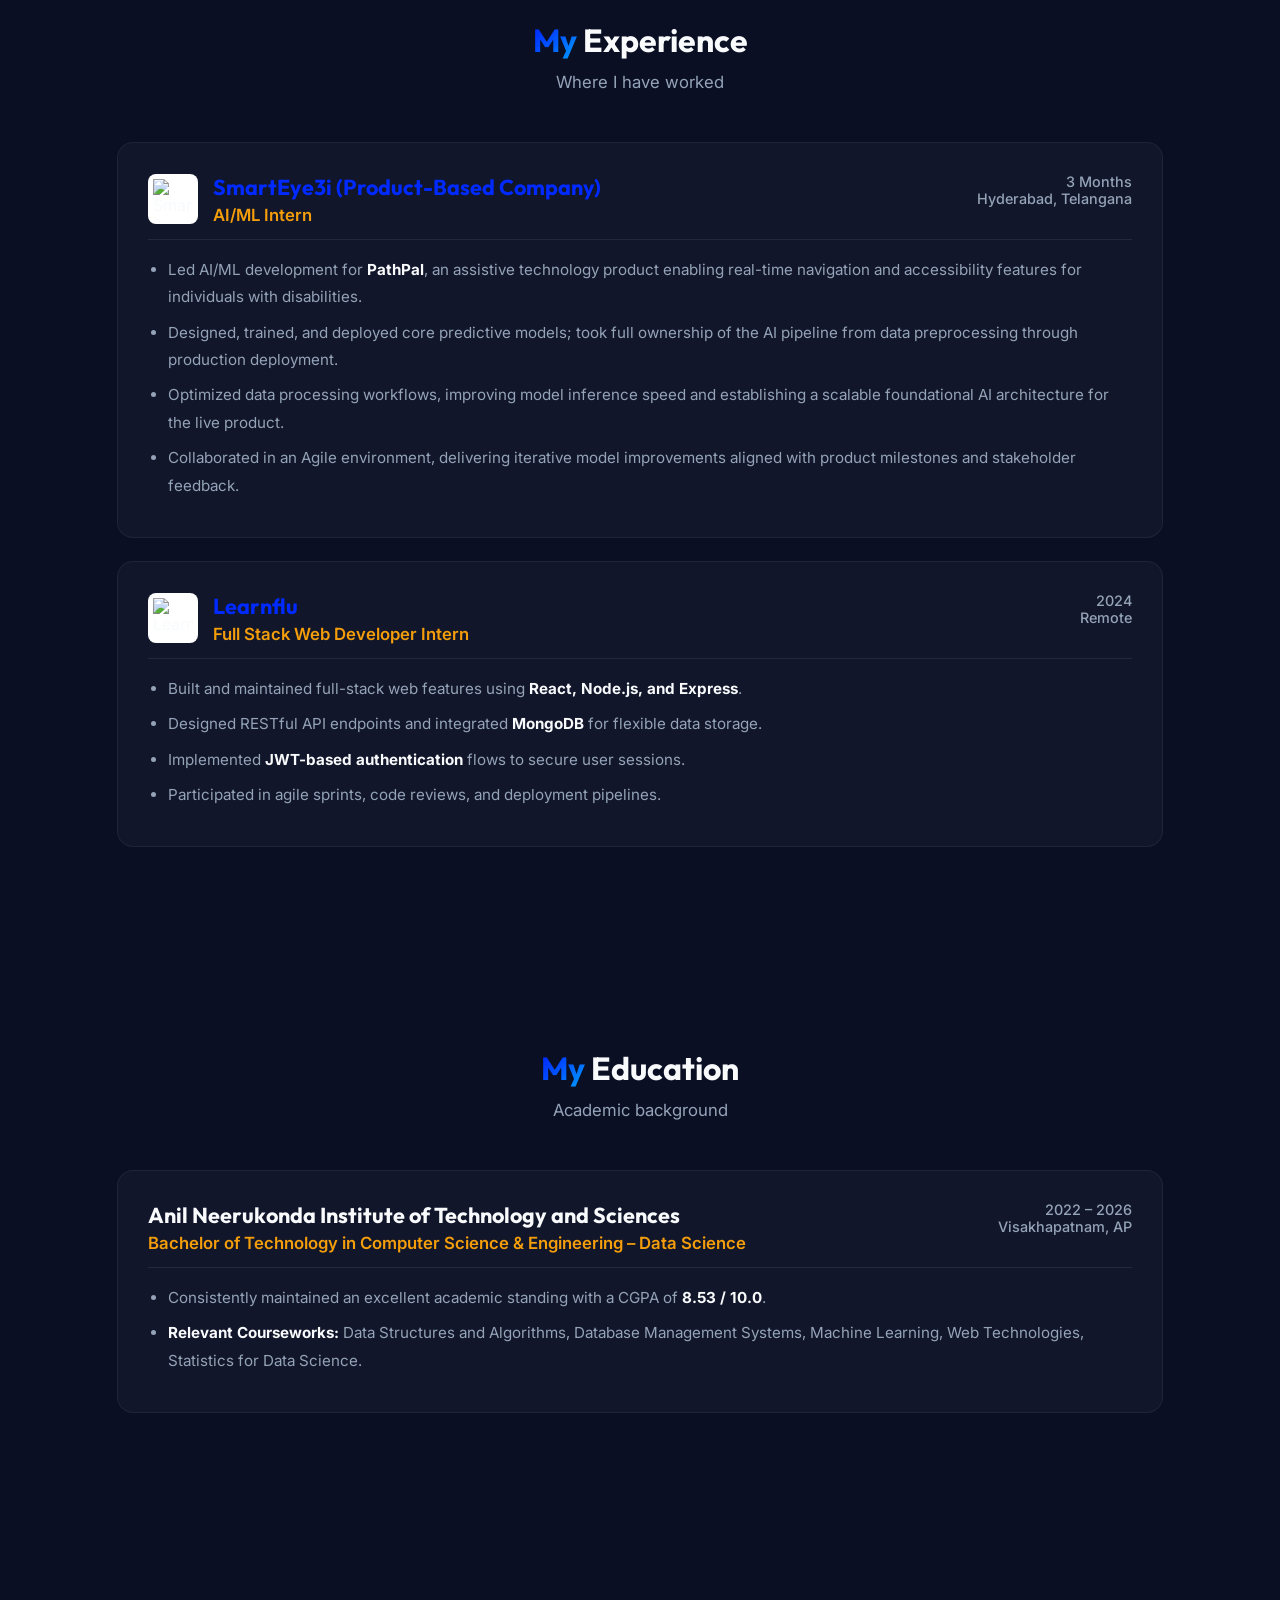
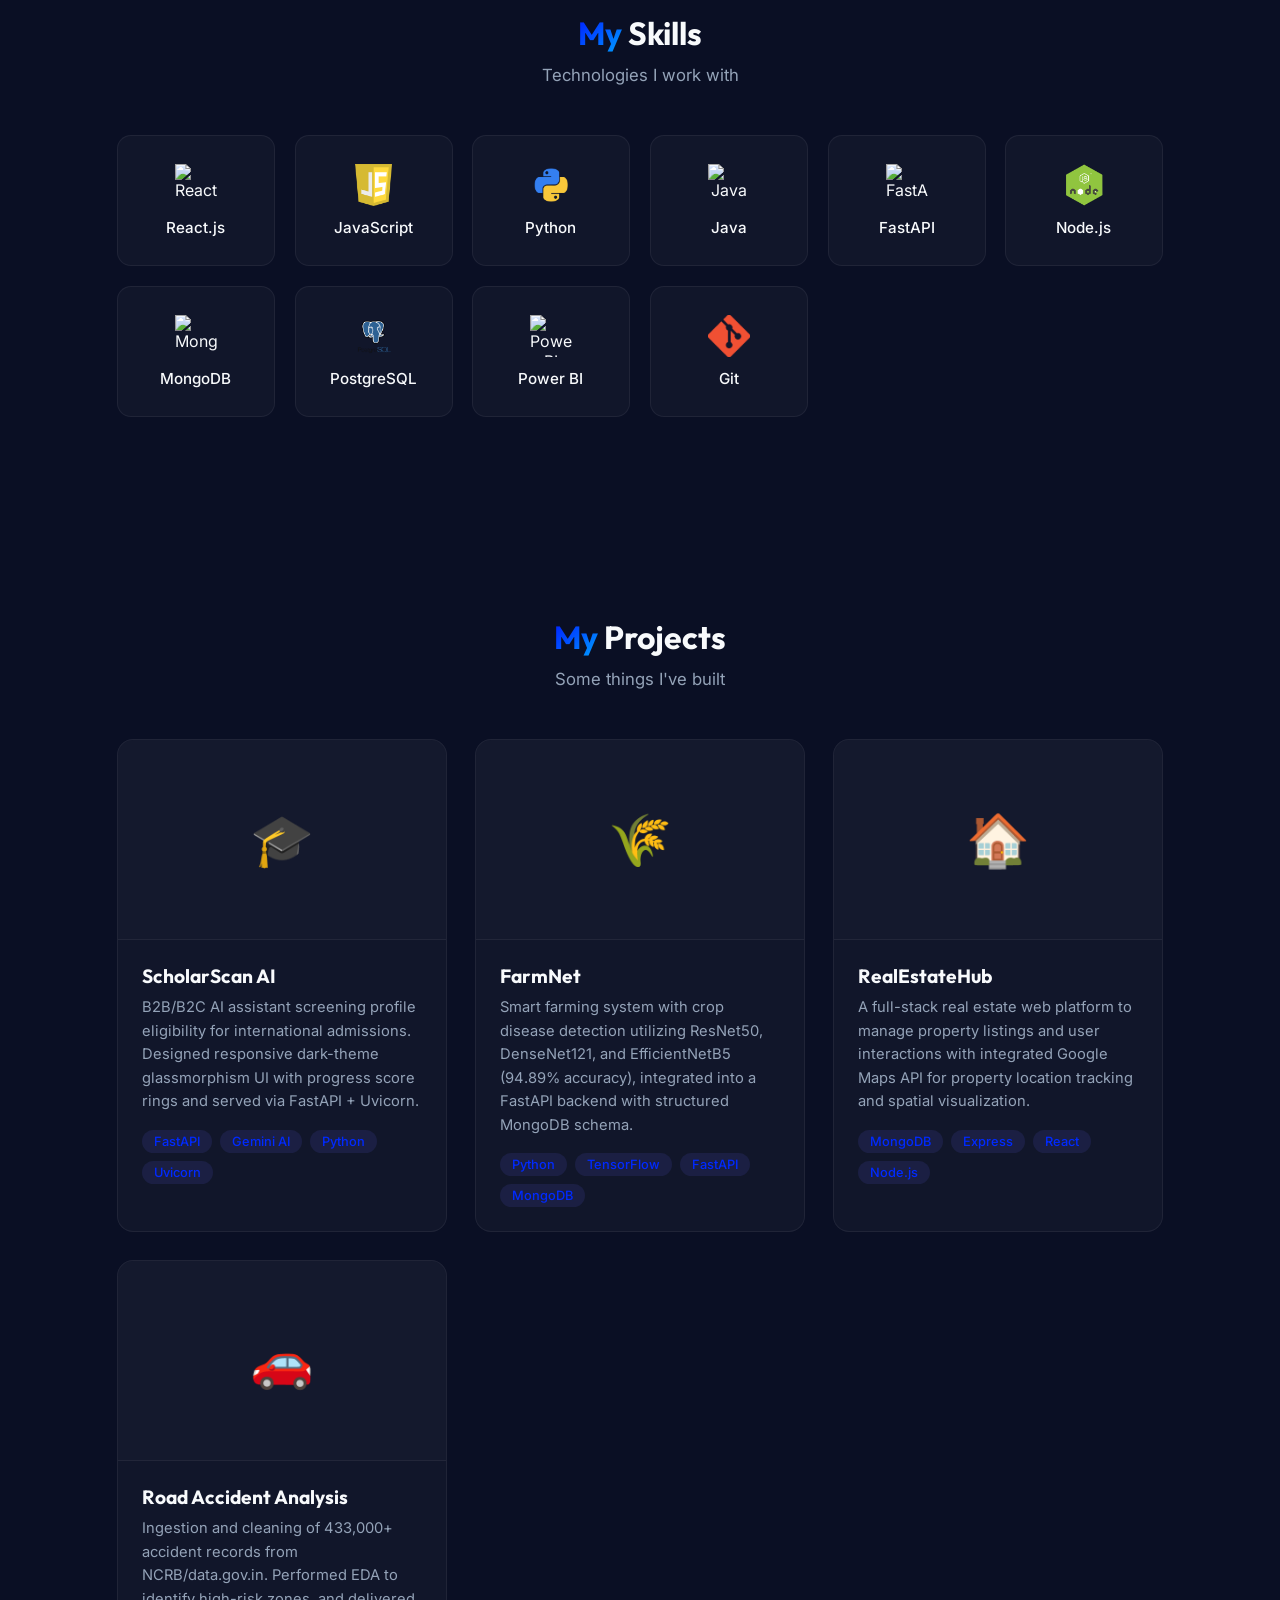
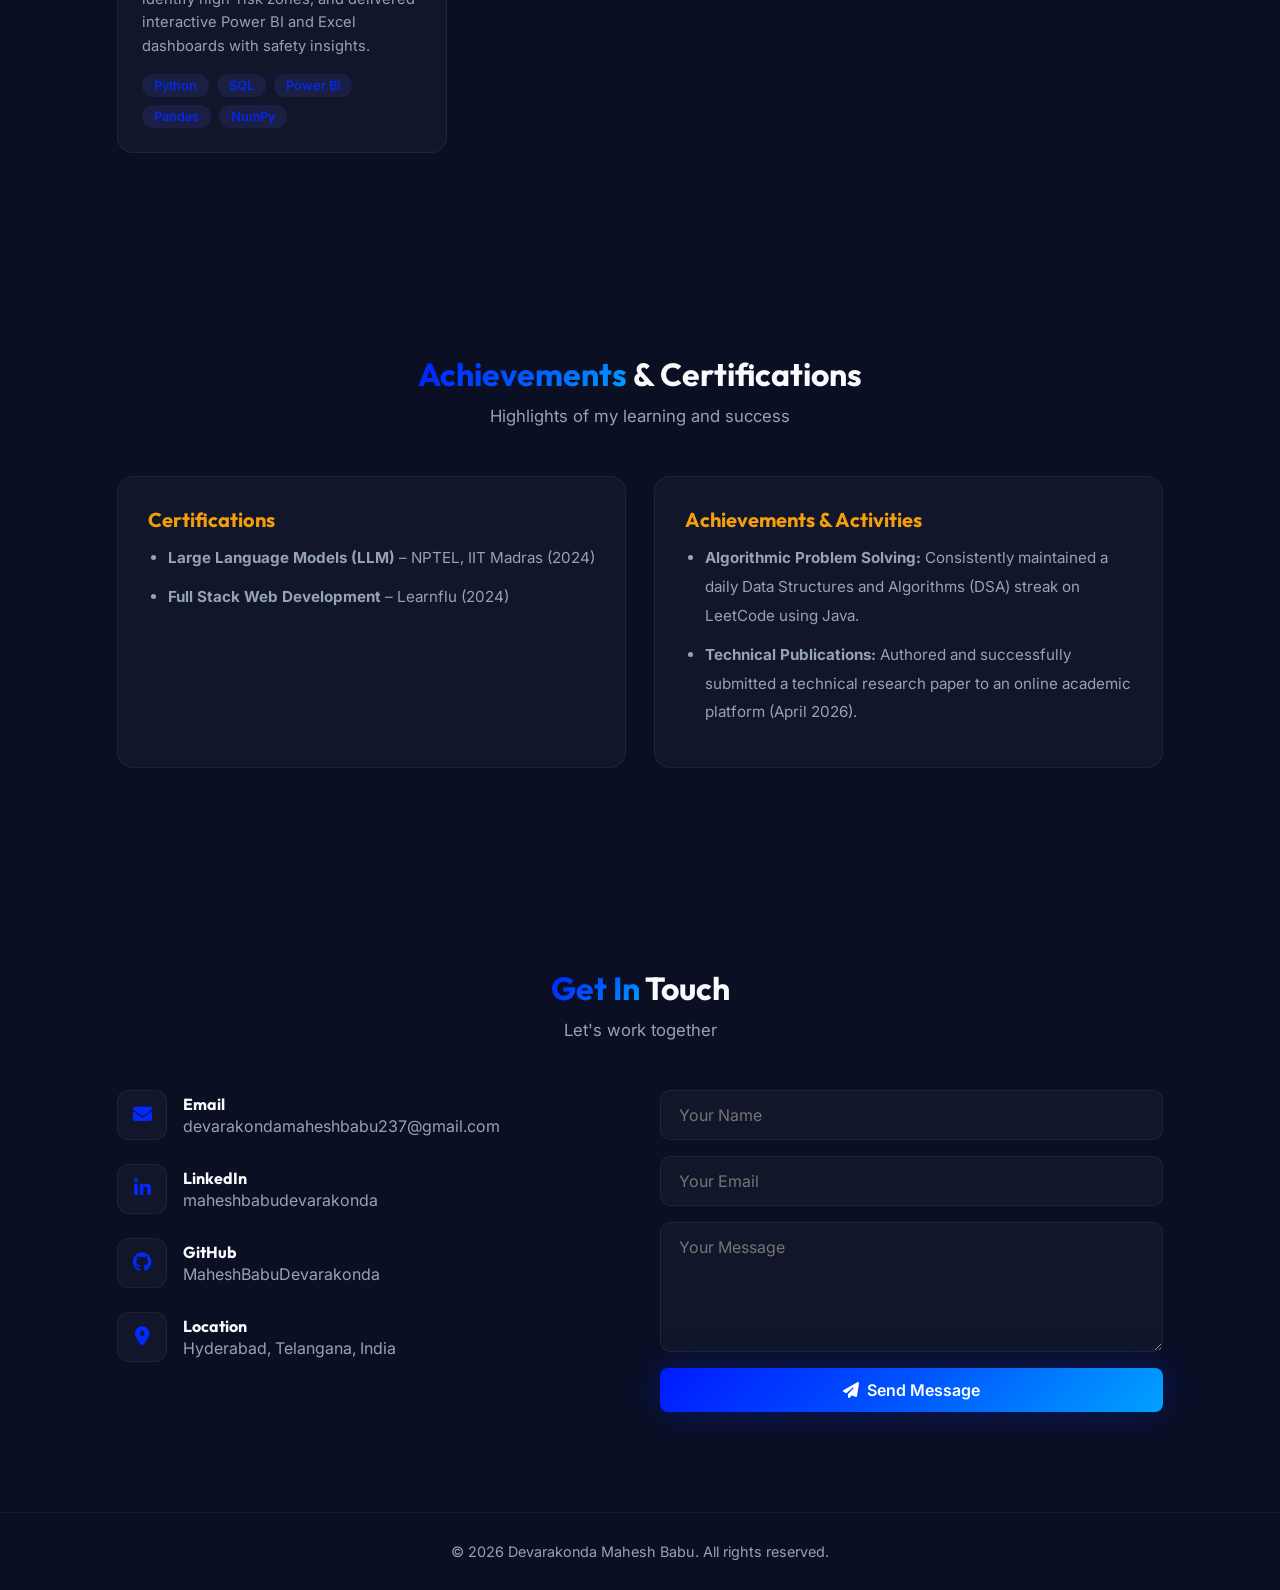
==== commit 8cc444e4: "feat: add scroll scale sidebar navigation with progress tracking" ====
--- a/index.html
+++ b/index.html
@@ -258,6 +258,166 @@
       margin-bottom: 12px;
     }
 
+    /* ── Scroll Scale Navigation ── */
+    .scroll-scale {
+      position: fixed;
+      left: 32px;
+      top: 50%;
+      transform: translateY(-50%);
+      z-index: 90;
+      display: flex;
+      flex-direction: column;
+      align-items: center;
+      gap: 0;
+      opacity: 0;
+      transition: opacity 0.5s ease;
+      pointer-events: none;
+    }
+    .scroll-scale.visible {
+      opacity: 1;
+      pointer-events: auto;
+    }
+
+    .scale-track {
+      position: relative;
+      display: flex;
+      flex-direction: column;
+      align-items: center;
+      gap: 0;
+    }
+
+    /* The vertical rail behind everything */
+    .scale-rail {
+      position: absolute;
+      left: 50%;
+      top: 0;
+      bottom: 0;
+      width: 2px;
+      background: rgba(255, 255, 255, 0.06);
+      transform: translateX(-50%);
+      border-radius: 1px;
+    }
+
+    /* Animated progress fill on the rail */
+    .scale-rail-progress {
+      position: absolute;
+      left: 50%;
+      top: 0;
+      width: 2px;
+      height: 0%;
+      background: var(--gradient);
+      transform: translateX(-50%);
+      border-radius: 1px;
+      transition: height 0.35s cubic-bezier(0.16, 1, 0.3, 1);
+      box-shadow: 0 0 8px rgba(0, 42, 255, 0.4);
+    }
+
+    /* Each section item on the scale */
+    .scale-item {
+      position: relative;
+      display: flex;
+      align-items: center;
+      cursor: pointer;
+      padding: 14px 0;
+      z-index: 2;
+    }
+
+    /* The dot/node */
+    .scale-dot {
+      width: 10px;
+      height: 10px;
+      border-radius: 50%;
+      border: 2px solid rgba(255, 255, 255, 0.15);
+      background: var(--bg-dark);
+      transition: all 0.35s cubic-bezier(0.16, 1, 0.3, 1);
+      position: relative;
+      z-index: 2;
+      flex-shrink: 0;
+    }
+
+    .scale-item:hover .scale-dot {
+      border-color: rgba(0, 42, 255, 0.6);
+      background: rgba(0, 42, 255, 0.15);
+      transform: scale(1.3);
+    }
+
+    .scale-item.active .scale-dot {
+      border-color: var(--primary);
+      background: var(--primary);
+      box-shadow: 0 0 12px rgba(0, 42, 255, 0.6), 0 0 24px rgba(0, 42, 255, 0.2);
+      transform: scale(1.3);
+    }
+
+    /* The label */
+    .scale-label {
+      position: absolute;
+      left: 24px;
+      white-space: nowrap;
+      font-family: 'Outfit', sans-serif;
+      font-size: 0.7rem;
+      font-weight: 500;
+      letter-spacing: 1.5px;
+      text-transform: uppercase;
+      color: rgba(255, 255, 255, 0.2);
+      transition: all 0.35s cubic-bezier(0.16, 1, 0.3, 1);
+      pointer-events: none;
+    }
+
+    .scale-item:hover .scale-label {
+      color: rgba(255, 255, 255, 0.5);
+      transform: translateX(4px);
+    }
+
+    .scale-item.active .scale-label {
+      color: var(--text);
+      transform: translateX(4px);
+      font-weight: 600;
+      text-shadow: 0 0 20px rgba(0, 42, 255, 0.3);
+    }
+
+    /* Tick marks between dots */
+    .scale-ticks {
+      display: flex;
+      flex-direction: column;
+      align-items: center;
+      gap: 6px;
+      padding: 4px 0;
+      z-index: 1;
+    }
+
+    .scale-tick {
+      width: 6px;
+      height: 1px;
+      background: rgba(255, 255, 255, 0.08);
+      border-radius: 0.5px;
+      transition: background 0.3s ease;
+    }
+
+    .scale-tick.filled {
+      background: rgba(0, 42, 255, 0.35);
+    }
+
+    /* Scroll percentage indicator */
+    .scale-percent {
+      font-family: 'Outfit', sans-serif;
+      font-size: 0.65rem;
+      font-weight: 600;
+      color: var(--primary);
+      letter-spacing: 1px;
+      margin-top: 12px;
+      opacity: 0.7;
+      transition: opacity 0.3s;
+    }
+
+    .scroll-scale:hover .scale-percent {
+      opacity: 1;
+    }
+
+    /* Hide on small screens and tablets */
+    @media (max-width: 1100px) {
+      .scroll-scale { display: none; }
+    }
+
     /* ── Glowing Background Blobs ── */
     .bg-glow-container {
       position: fixed;
@@ -326,6 +486,55 @@
     <div class="bg-glow blob-2"></div>
     <div class="bg-glow blob-3"></div>
   </div>
+
+  <!-- Scroll Scale Navigation -->
+  <nav class="scroll-scale" id="scrollScale" aria-label="Section navigation">
+    <div class="scale-track" id="scaleTrack">
+      <div class="scale-rail"></div>
+      <div class="scale-rail-progress" id="scaleProgress"></div>
+
+      <div class="scale-item active" data-target="hero">
+        <div class="scale-dot"></div>
+        <span class="scale-label">Home</span>
+      </div>
+      <div class="scale-ticks"><span class="scale-tick"></span><span class="scale-tick"></span><span class="scale-tick"></span></div>
+      <div class="scale-item" data-target="about">
+        <div class="scale-dot"></div>
+        <span class="scale-label">About</span>
+      </div>
+      <div class="scale-ticks"><span class="scale-tick"></span><span class="scale-tick"></span><span class="scale-tick"></span></div>
+      <div class="scale-item" data-target="experience">
+        <div class="scale-dot"></div>
+        <span class="scale-label">Work</span>
+      </div>
+      <div class="scale-ticks"><span class="scale-tick"></span><span class="scale-tick"></span><span class="scale-tick"></span></div>
+      <div class="scale-item" data-target="education">
+        <div class="scale-dot"></div>
+        <span class="scale-label">Education</span>
+      </div>
+      <div class="scale-ticks"><span class="scale-tick"></span><span class="scale-tick"></span><span class="scale-tick"></span></div>
+      <div class="scale-item" data-target="skills">
+        <div class="scale-dot"></div>
+        <span class="scale-label">Skills</span>
+      </div>
+      <div class="scale-ticks"><span class="scale-tick"></span><span class="scale-tick"></span><span class="scale-tick"></span></div>
+      <div class="scale-item" data-target="projects">
+        <div class="scale-dot"></div>
+        <span class="scale-label">Projects</span>
+      </div>
+      <div class="scale-ticks"><span class="scale-tick"></span><span class="scale-tick"></span><span class="scale-tick"></span></div>
+      <div class="scale-item" data-target="achievements">
+        <div class="scale-dot"></div>
+        <span class="scale-label">Achievements</span>
+      </div>
+      <div class="scale-ticks"><span class="scale-tick"></span><span class="scale-tick"></span><span class="scale-tick"></span></div>
+      <div class="scale-item" data-target="contact">
+        <div class="scale-dot"></div>
+        <span class="scale-label">Contact</span>
+      </div>
+    </div>
+    <div class="scale-percent" id="scalePercent">0%</div>
+  </nav>
 
   <!-- Navbar -->
   <nav class="navbar" id="navbar">
@@ -677,6 +886,94 @@
         loader.classList.add('hidden');
       }, 300);
     });
+
+    // ── Scroll Scale Navigation ──
+    (function() {
+      const scale = document.getElementById('scrollScale');
+      const scaleProgress = document.getElementById('scaleProgress');
+      const scalePercent = document.getElementById('scalePercent');
+      const scaleItems = document.querySelectorAll('.scale-item');
+      const scaleTicks = document.querySelectorAll('.scale-tick');
+      const sections = [];
+
+      // Collect section elements matching scale items
+      scaleItems.forEach(item => {
+        const id = item.dataset.target;
+        const el = document.getElementById(id);
+        if (el) sections.push({ id, el, item });
+      });
+
+      // Show/hide scale based on scroll position (hide at very top)
+      function updateScaleVisibility() {
+        if (window.scrollY > 100) {
+          scale.classList.add('visible');
+        } else {
+          scale.classList.remove('visible');
+        }
+      }
+
+      // Determine active section and update progress
+      function updateScale() {
+        updateScaleVisibility();
+
+        const scrollTop = window.scrollY;
+        const docHeight = document.documentElement.scrollHeight - window.innerHeight;
+        const scrollPercent = docHeight > 0 ? Math.round((scrollTop / docHeight) * 100) : 0;
+
+        // Update percentage display
+        scalePercent.textContent = scrollPercent + '%';
+
+        // Update progress rail height
+        scaleProgress.style.height = scrollPercent + '%';
+
+        // Find active section (the one most visible in viewport)
+        let activeIdx = 0;
+        const viewportMid = scrollTop + window.innerHeight * 0.4;
+
+        for (let i = sections.length - 1; i >= 0; i--) {
+          if (sections[i].el.offsetTop <= viewportMid) {
+            activeIdx = i;
+            break;
+          }
+        }
+
+        // Update active states
+        scaleItems.forEach((item, idx) => {
+          item.classList.toggle('active', idx === activeIdx);
+        });
+
+        // Fill ticks up to active section
+        scaleTicks.forEach((tick, i) => {
+          const groupIdx = Math.floor(i / 3);
+          tick.classList.toggle('filled', groupIdx < activeIdx);
+        });
+      }
+
+      // Click to navigate
+      scaleItems.forEach(item => {
+        item.addEventListener('click', () => {
+          const target = document.getElementById(item.dataset.target);
+          if (target) {
+            target.scrollIntoView({ behavior: 'smooth' });
+          }
+        });
+      });
+
+      // Throttled scroll handler
+      let ticking = false;
+      window.addEventListener('scroll', () => {
+        if (!ticking) {
+          requestAnimationFrame(() => {
+            updateScale();
+            ticking = false;
+          });
+          ticking = true;
+        }
+      });
+
+      // Initial update
+      updateScale();
+    })();
   </script>
 </body>
 </html>
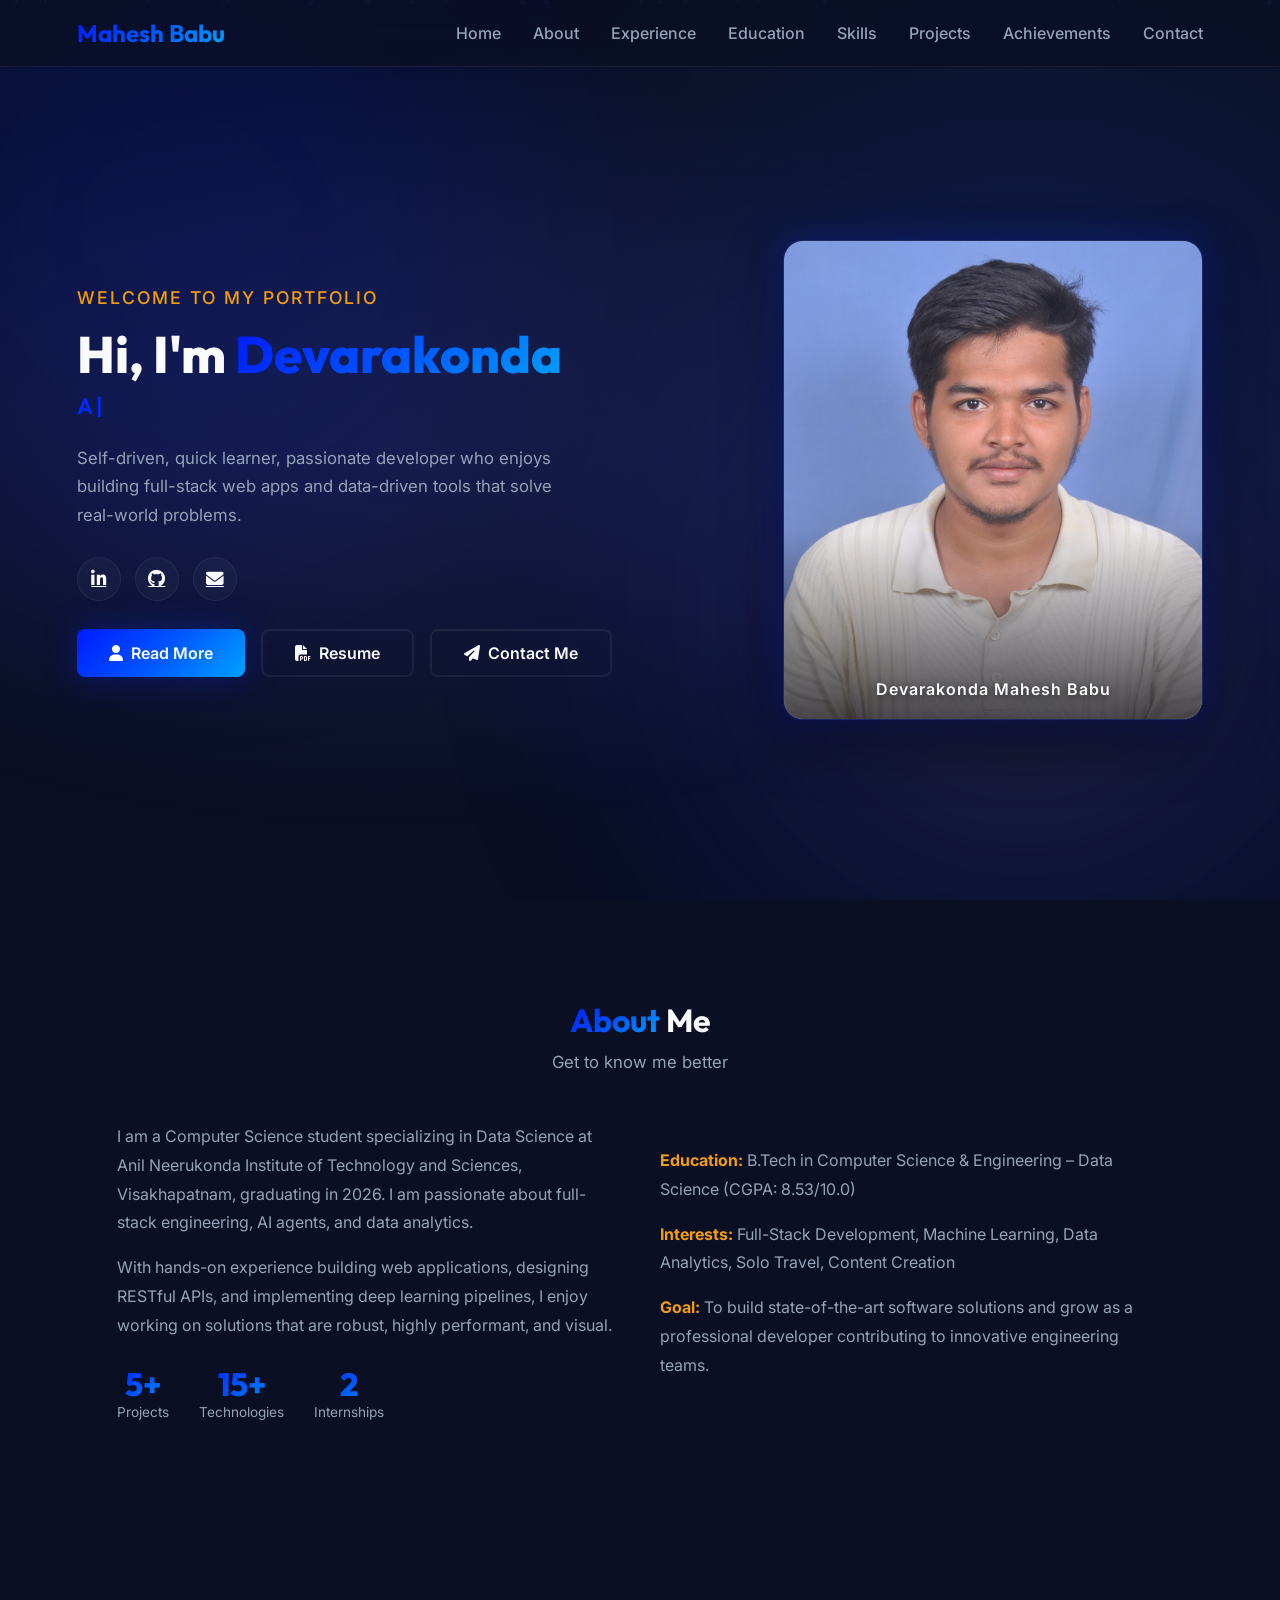
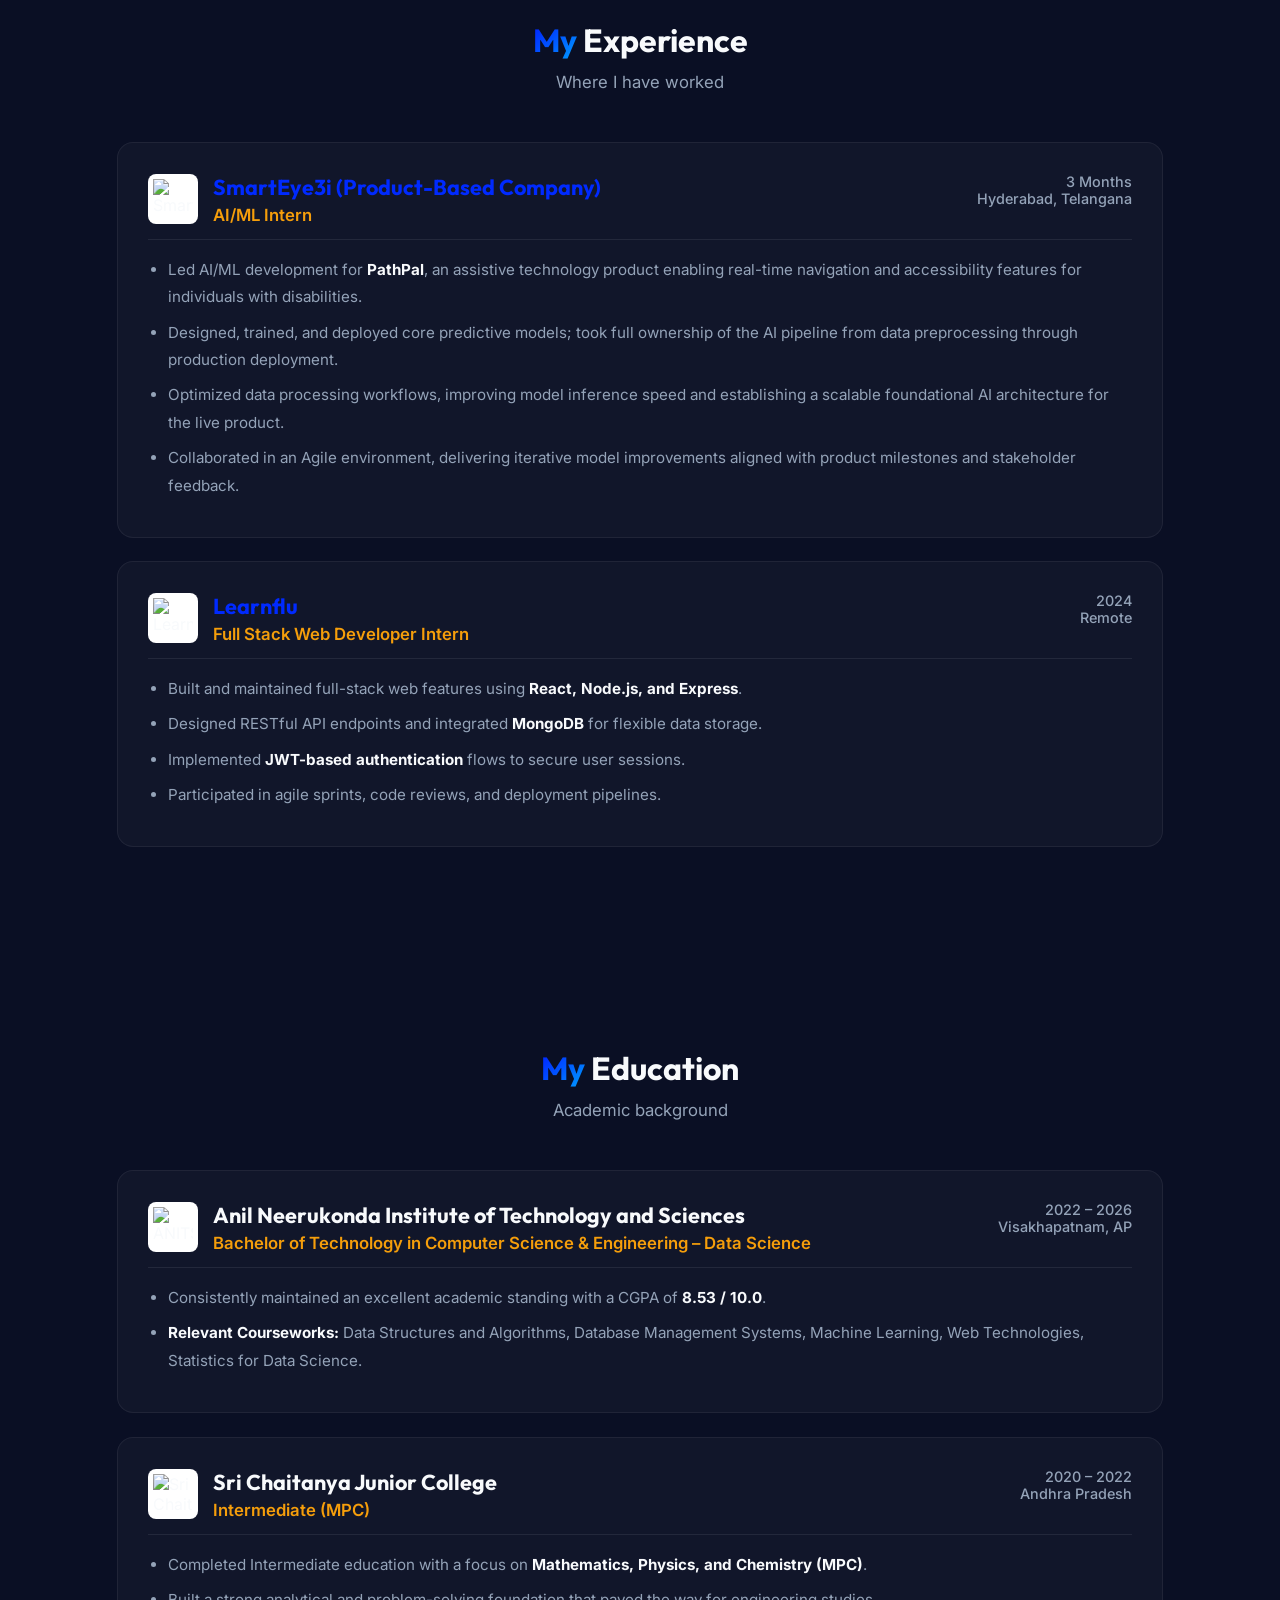
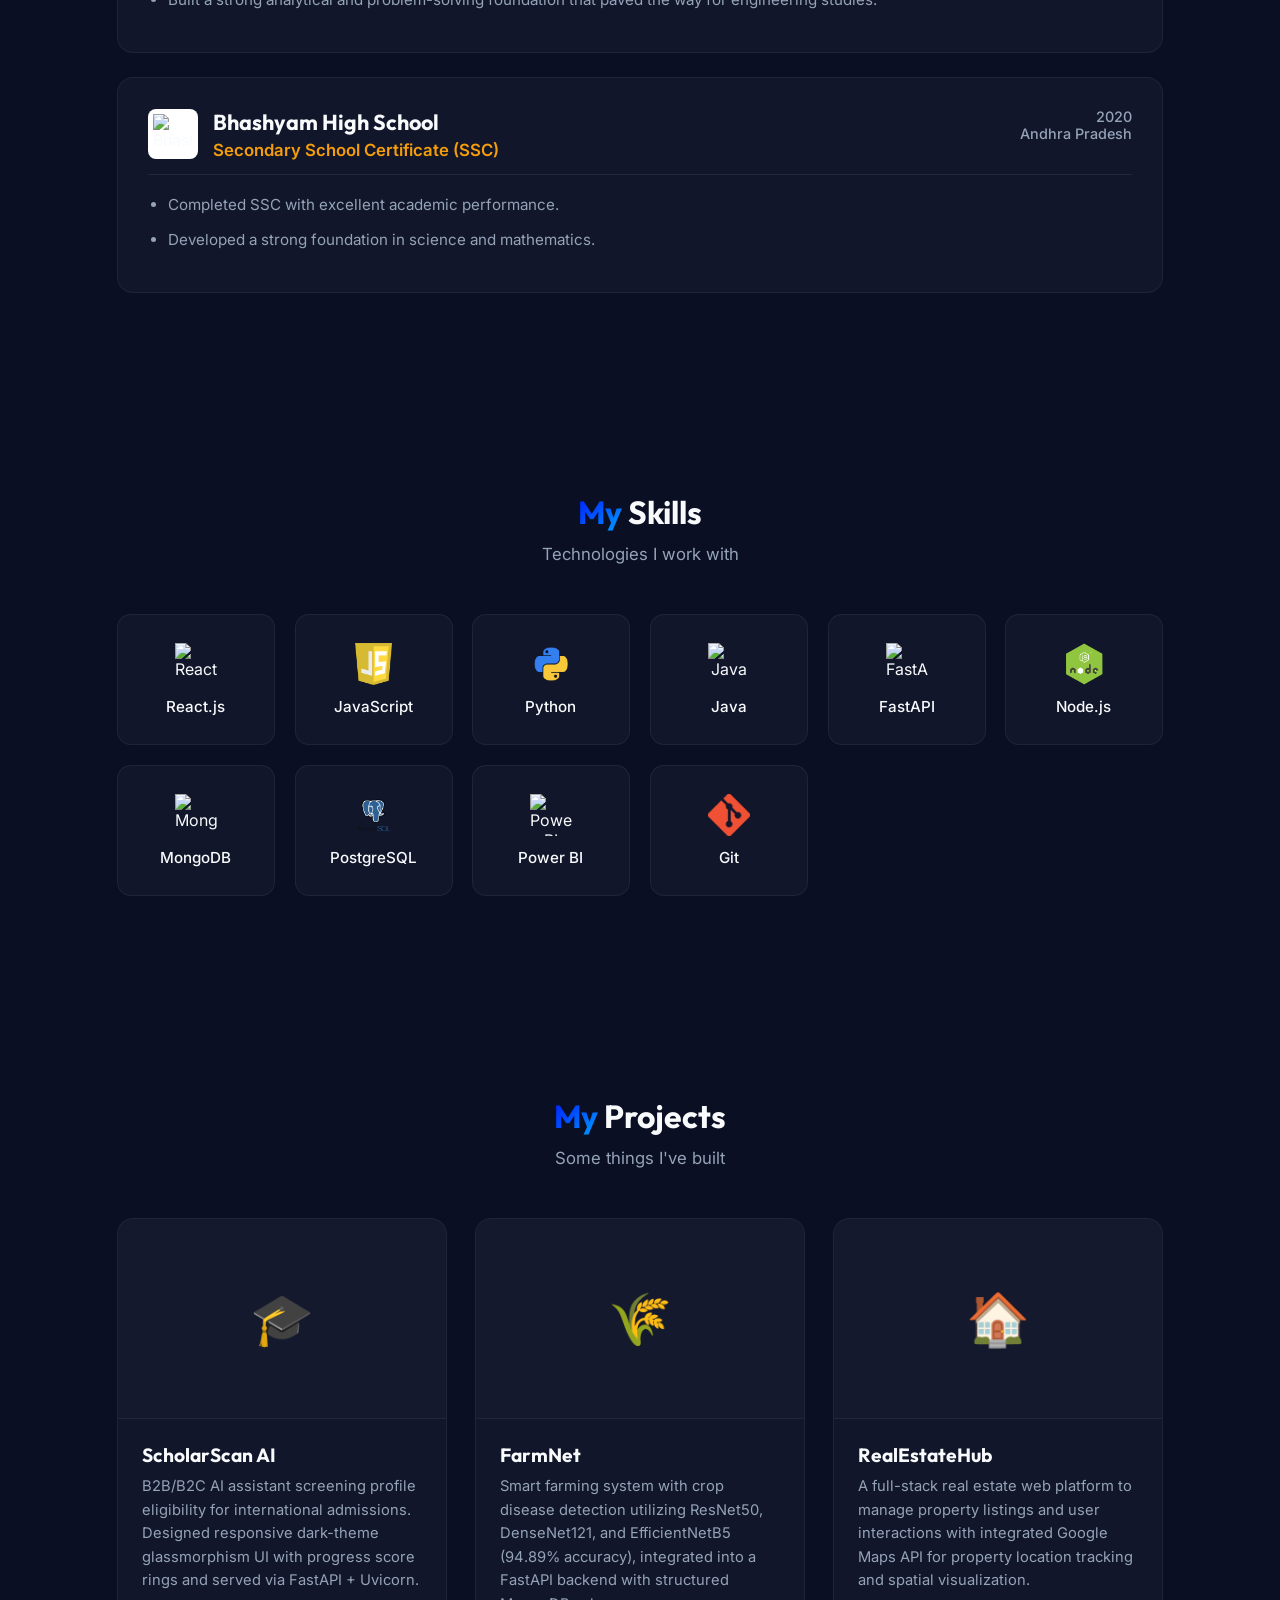
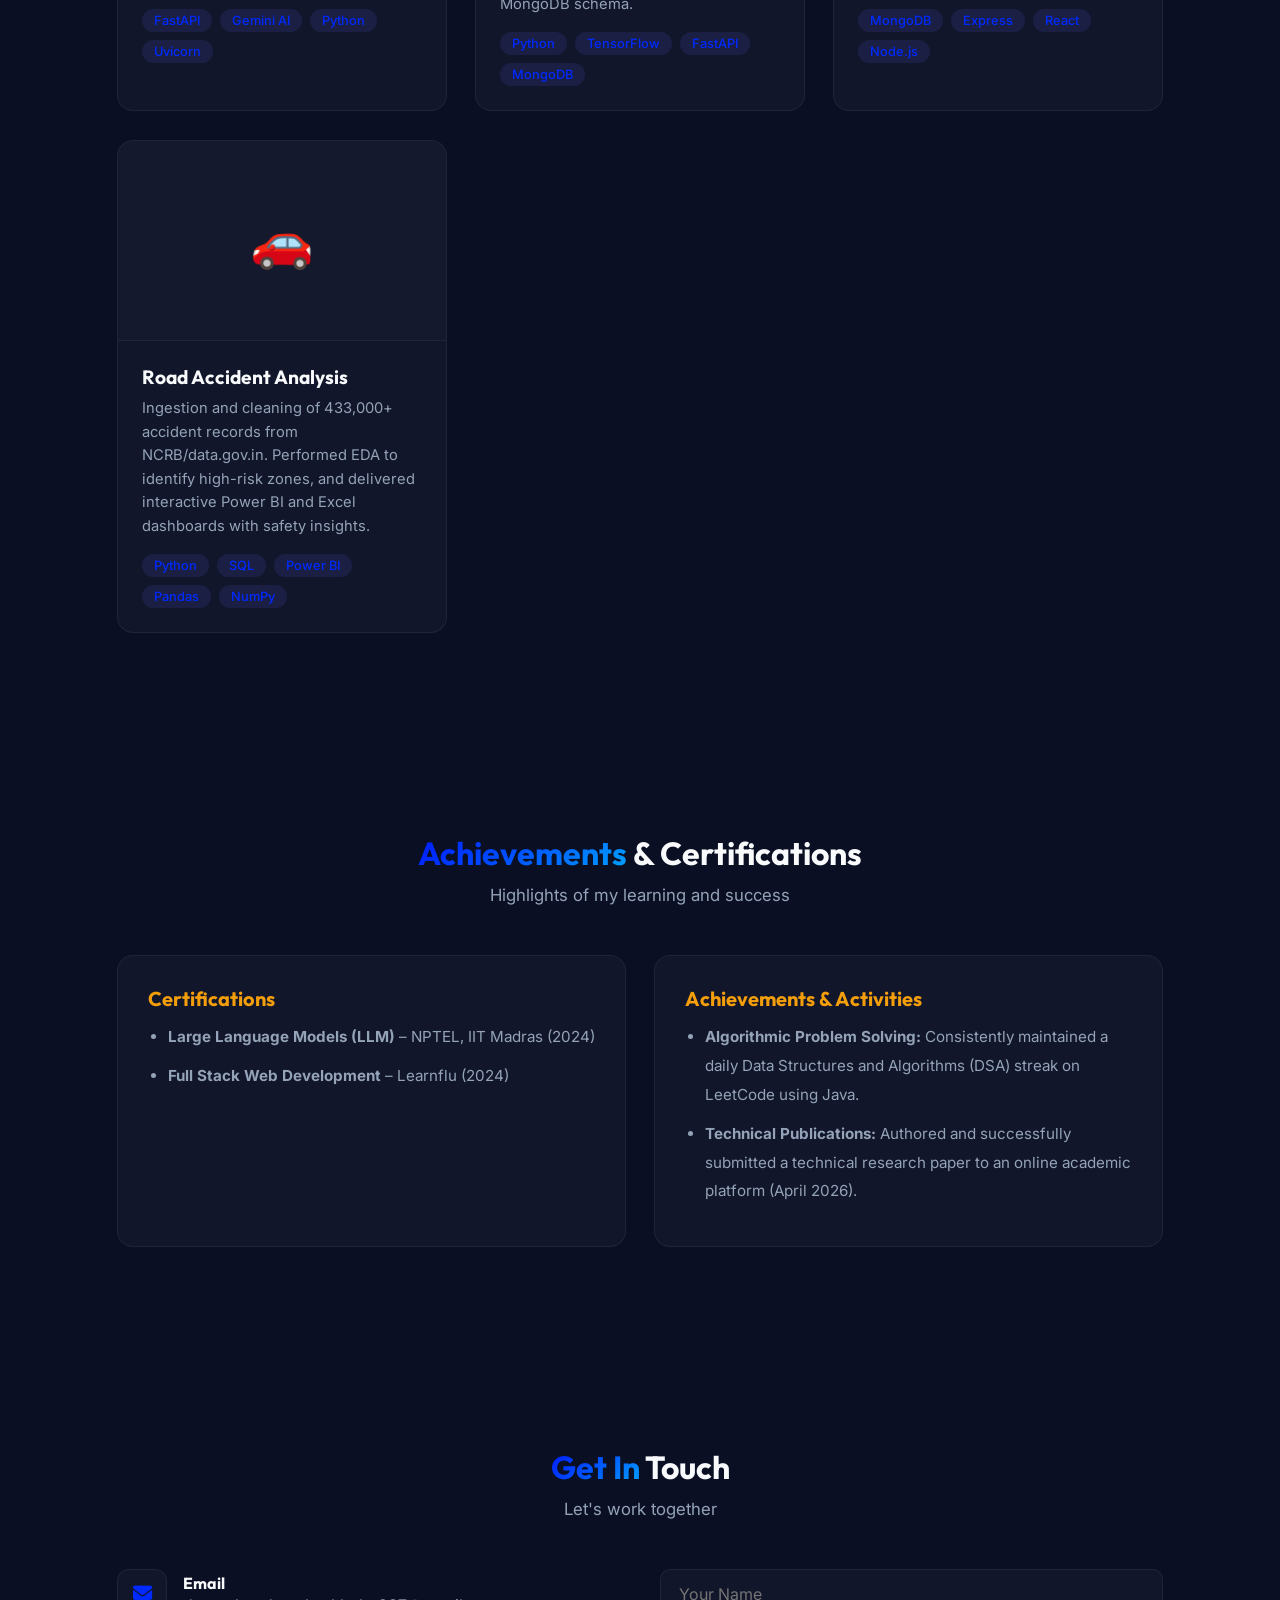
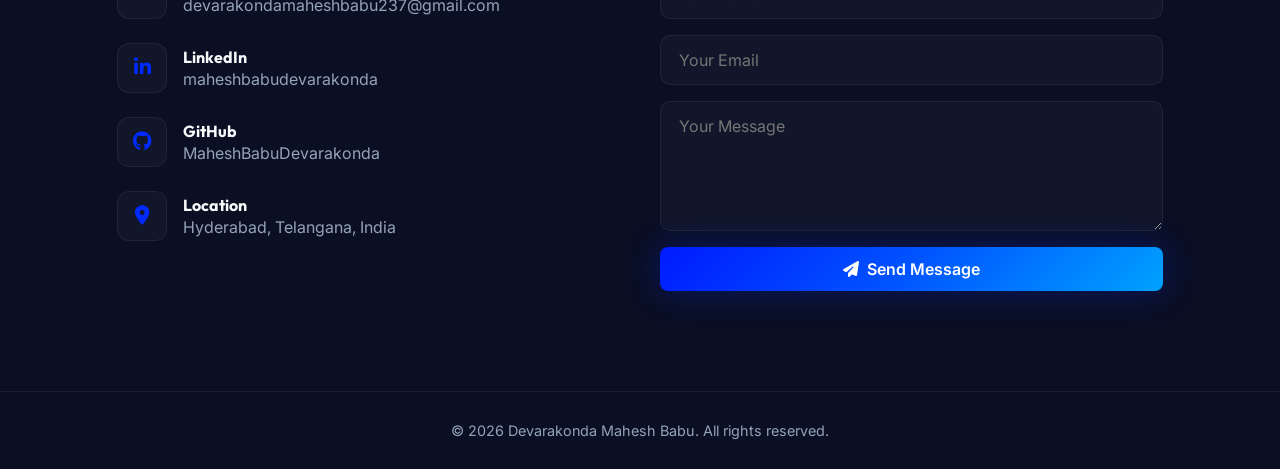
==== commit 3843f52e: "feat: add education entries with logos (Sri Chaitanya, Bhashyam) and fix contact form with mailto ha" ====
--- a/index.html
+++ b/index.html
@@ -467,6 +467,44 @@
     .loader-content p {
       font-family: 'Outfit', sans-serif; font-size: 1.1rem;
       letter-spacing: 2px; color: var(--text);
+    }
+
+    /* ── Toast Notification ── */
+    .toast {
+      position: fixed;
+      bottom: 30px;
+      right: 30px;
+      padding: 16px 28px;
+      border-radius: 12px;
+      font-family: 'Inter', sans-serif;
+      font-size: 0.95rem;
+      font-weight: 500;
+      color: #fff;
+      z-index: 10000;
+      opacity: 0;
+      transform: translateY(20px);
+      transition: all 0.4s cubic-bezier(0.16, 1, 0.3, 1);
+      pointer-events: none;
+      backdrop-filter: blur(12px);
+      box-shadow: 0 10px 40px rgba(0,0,0,0.3);
+    }
+    .toast.show {
+      opacity: 1;
+      transform: translateY(0);
+      pointer-events: auto;
+    }
+    .toast.success {
+      background: linear-gradient(135deg, #059669, #10b981);
+      border: 1px solid rgba(16, 185, 129, 0.3);
+    }
+    .toast.error {
+      background: linear-gradient(135deg, #dc2626, #ef4444);
+      border: 1px solid rgba(239, 68, 68, 0.3);
+    }
+    .contact-form .btn-primary:disabled {
+      opacity: 0.6;
+      cursor: not-allowed;
+      transform: none !important;
     }
   </style>
 </head>
@@ -676,9 +714,14 @@
       <!-- University -->
       <div class="timeline-card fade-in">
         <div class="timeline-header">
-          <div>
-            <h3>Anil Neerukonda Institute of Technology and Sciences</h3>
-            <div class="role-title">Bachelor of Technology in Computer Science &amp; Engineering – Data Science</div>
+          <div style="display: flex; align-items: center; gap: 15px;">
+            <div class="company-logo-wrapper">
+              <img src="https://anits.edu.in/wp-content/uploads/2025/02/cropped-icon-152x152.png" alt="ANITS Logo" class="company-logo">
+            </div>
+            <div>
+              <h3>Anil Neerukonda Institute of Technology and Sciences</h3>
+              <div class="role-title">Bachelor of Technology in Computer Science &amp; Engineering – Data Science</div>
+            </div>
           </div>
           <div class="company-meta">
             <span class="date-loc">2022 – 2026</span>
@@ -689,6 +732,56 @@
           <ul>
             <li>Consistently maintained an excellent academic standing with a CGPA of <strong>8.53 / 10.0</strong>.</li>
             <li><strong>Relevant Courseworks:</strong> Data Structures and Algorithms, Database Management Systems, Machine Learning, Web Technologies, Statistics for Data Science.</li>
+          </ul>
+        </div>
+      </div>
+
+      <!-- Intermediate -->
+      <div class="timeline-card fade-in">
+        <div class="timeline-header">
+          <div style="display: flex; align-items: center; gap: 15px;">
+            <div class="company-logo-wrapper">
+              <img src="https://srichaitanya.net/wp-content/uploads/2023/01/logo-1-1.jpg" alt="Sri Chaitanya Logo" class="company-logo">
+            </div>
+            <div>
+              <h3>Sri Chaitanya Junior College</h3>
+              <div class="role-title">Intermediate (MPC)</div>
+            </div>
+          </div>
+          <div class="company-meta">
+            <span class="date-loc">2020 – 2022</span>
+            <span class="date-loc">Andhra Pradesh</span>
+          </div>
+        </div>
+        <div class="timeline-body">
+          <ul>
+            <li>Completed Intermediate education with a focus on <strong>Mathematics, Physics, and Chemistry (MPC)</strong>.</li>
+            <li>Built a strong analytical and problem-solving foundation that paved the way for engineering studies.</li>
+          </ul>
+        </div>
+      </div>
+
+      <!-- Schooling -->
+      <div class="timeline-card fade-in">
+        <div class="timeline-header">
+          <div style="display: flex; align-items: center; gap: 15px;">
+            <div class="company-logo-wrapper">
+              <img src="https://bhashyam.in/images/logo.png" alt="Bhashyam Logo" class="company-logo">
+            </div>
+            <div>
+              <h3>Bhashyam High School</h3>
+              <div class="role-title">Secondary School Certificate (SSC)</div>
+            </div>
+          </div>
+          <div class="company-meta">
+            <span class="date-loc">2020</span>
+            <span class="date-loc">Andhra Pradesh</span>
+          </div>
+        </div>
+        <div class="timeline-body">
+          <ul>
+            <li>Completed SSC with excellent academic performance.</li>
+            <li>Developed a strong foundation in science and mathematics.</li>
           </ul>
         </div>
       </div>
@@ -800,13 +893,16 @@
         </div>
       </div>
       <form class="contact-form fade-in" id="contactForm">
-        <input type="text" placeholder="Your Name" required id="contactName">
-        <input type="email" placeholder="Your Email" required id="contactEmail">
-        <textarea rows="5" placeholder="Your Message" required id="contactMessage"></textarea>
-        <button type="submit" class="btn btn-primary" style="justify-content:center;"><i class="fas fa-paper-plane"></i> Send Message</button>
+        <input type="text" name="name" placeholder="Your Name" required id="contactName">
+        <input type="email" name="email" placeholder="Your Email" required id="contactEmail">
+        <textarea rows="5" name="message" placeholder="Your Message" required id="contactMessage"></textarea>
+        <button type="submit" class="btn btn-primary" id="contactSubmit" style="justify-content:center;"><i class="fas fa-paper-plane"></i> Send Message</button>
       </form>
     </div>
   </section>
+
+  <!-- Toast Notification -->
+  <div class="toast" id="toast"></div>
 
   <!-- Footer -->
   <footer>
@@ -887,6 +983,49 @@
       }, 300);
     });
 
+    // ── Contact Form Handler ──
+    (function() {
+      const form = document.getElementById('contactForm');
+      const toast = document.getElementById('toast');
+
+      function showToast(message, type) {
+        toast.textContent = message;
+        toast.className = 'toast ' + type + ' show';
+        setTimeout(() => {
+          toast.classList.remove('show');
+        }, 4000);
+      }
+
+      form.addEventListener('submit', function(e) {
+        e.preventDefault();
+
+        const name = document.getElementById('contactName').value.trim();
+        const email = document.getElementById('contactEmail').value.trim();
+        const message = document.getElementById('contactMessage').value.trim();
+
+        if (!name || !email || !message) {
+          showToast('Please fill in all fields.', 'error');
+          return;
+        }
+
+        // Construct mailto link
+        const subject = encodeURIComponent('Portfolio Contact from ' + name);
+        const body = encodeURIComponent(
+          'Name: ' + name + '\n' +
+          'Email: ' + email + '\n\n' +
+          'Message:\n' + message
+        );
+        const mailtoLink = 'mailto:devarakondamaheshbabu237@gmail.com?subject=' + subject + '&body=' + body;
+
+        // Open email client
+        window.location.href = mailtoLink;
+
+        // Show success toast and reset form
+        showToast('✓ Opening your email client...', 'success');
+        form.reset();
+      });
+    })();
+
     // ── Scroll Scale Navigation ──
     (function() {
       const scale = document.getElementById('scrollScale');
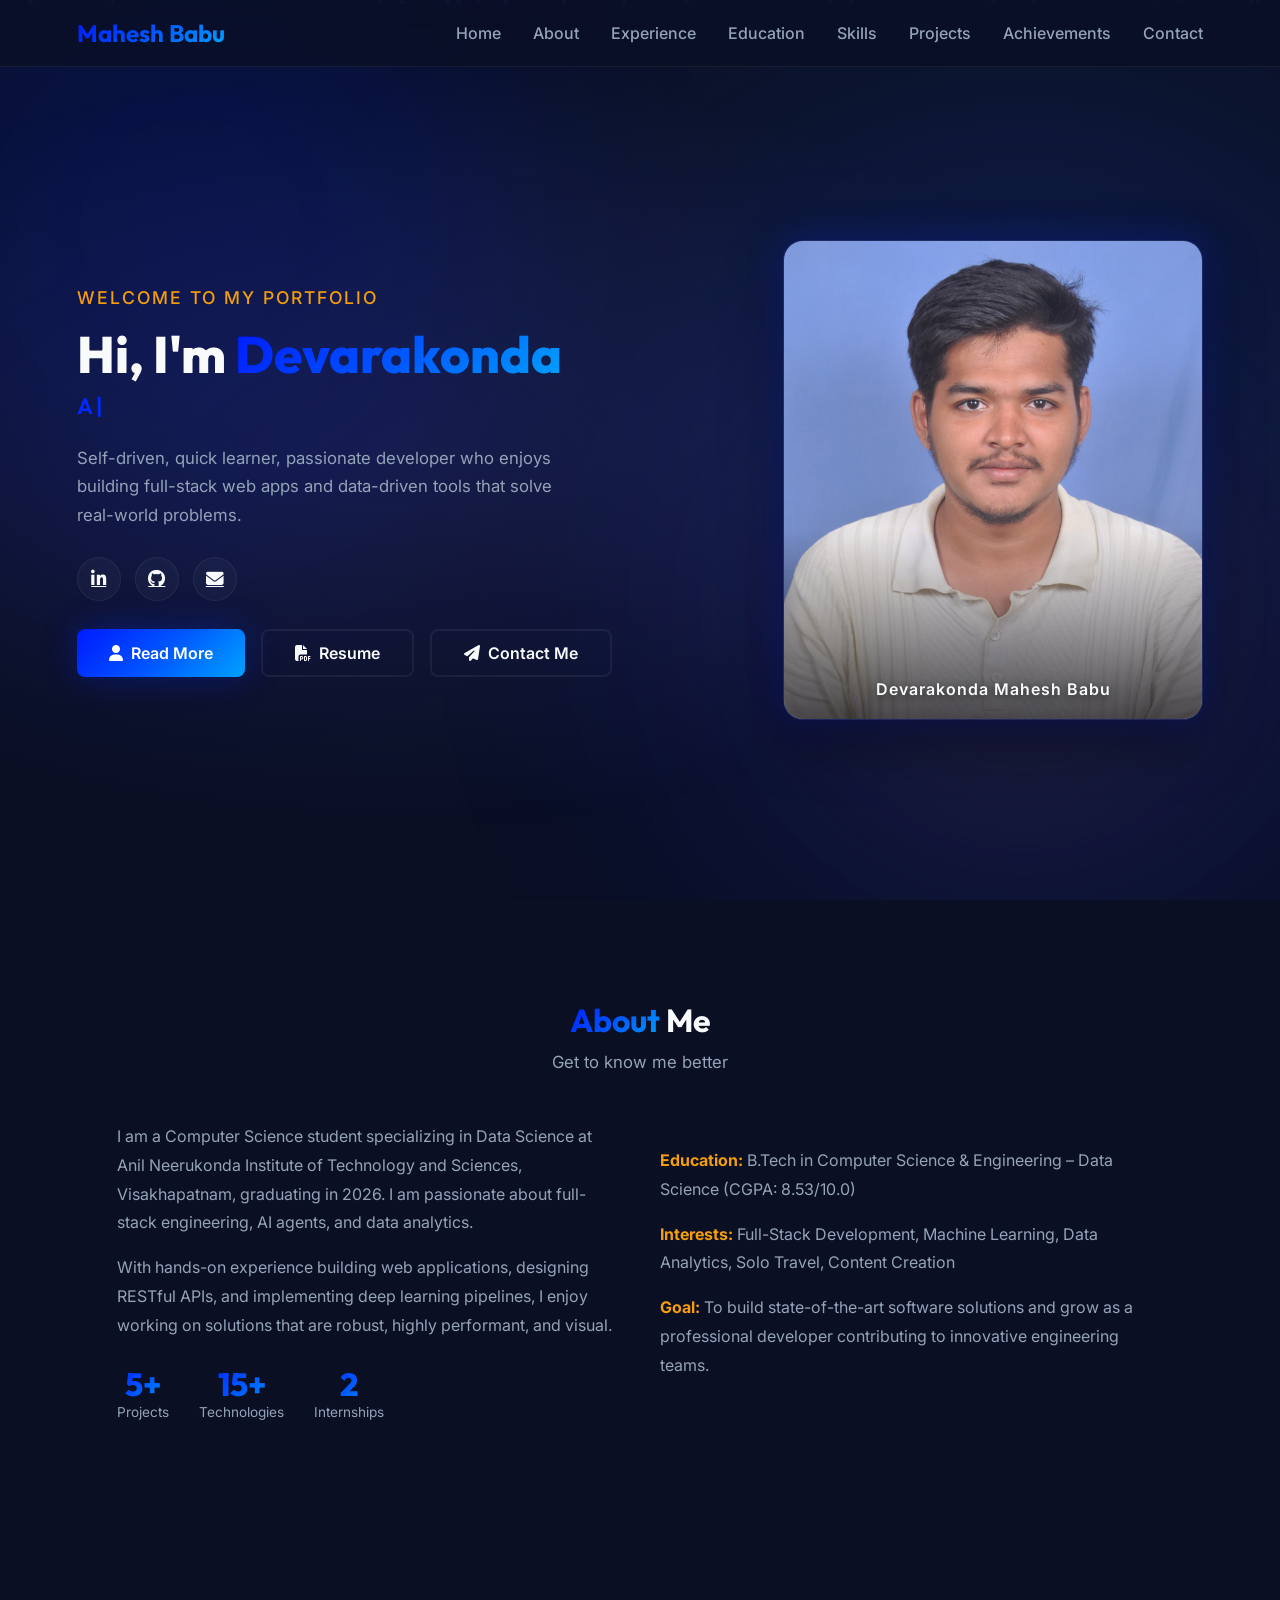
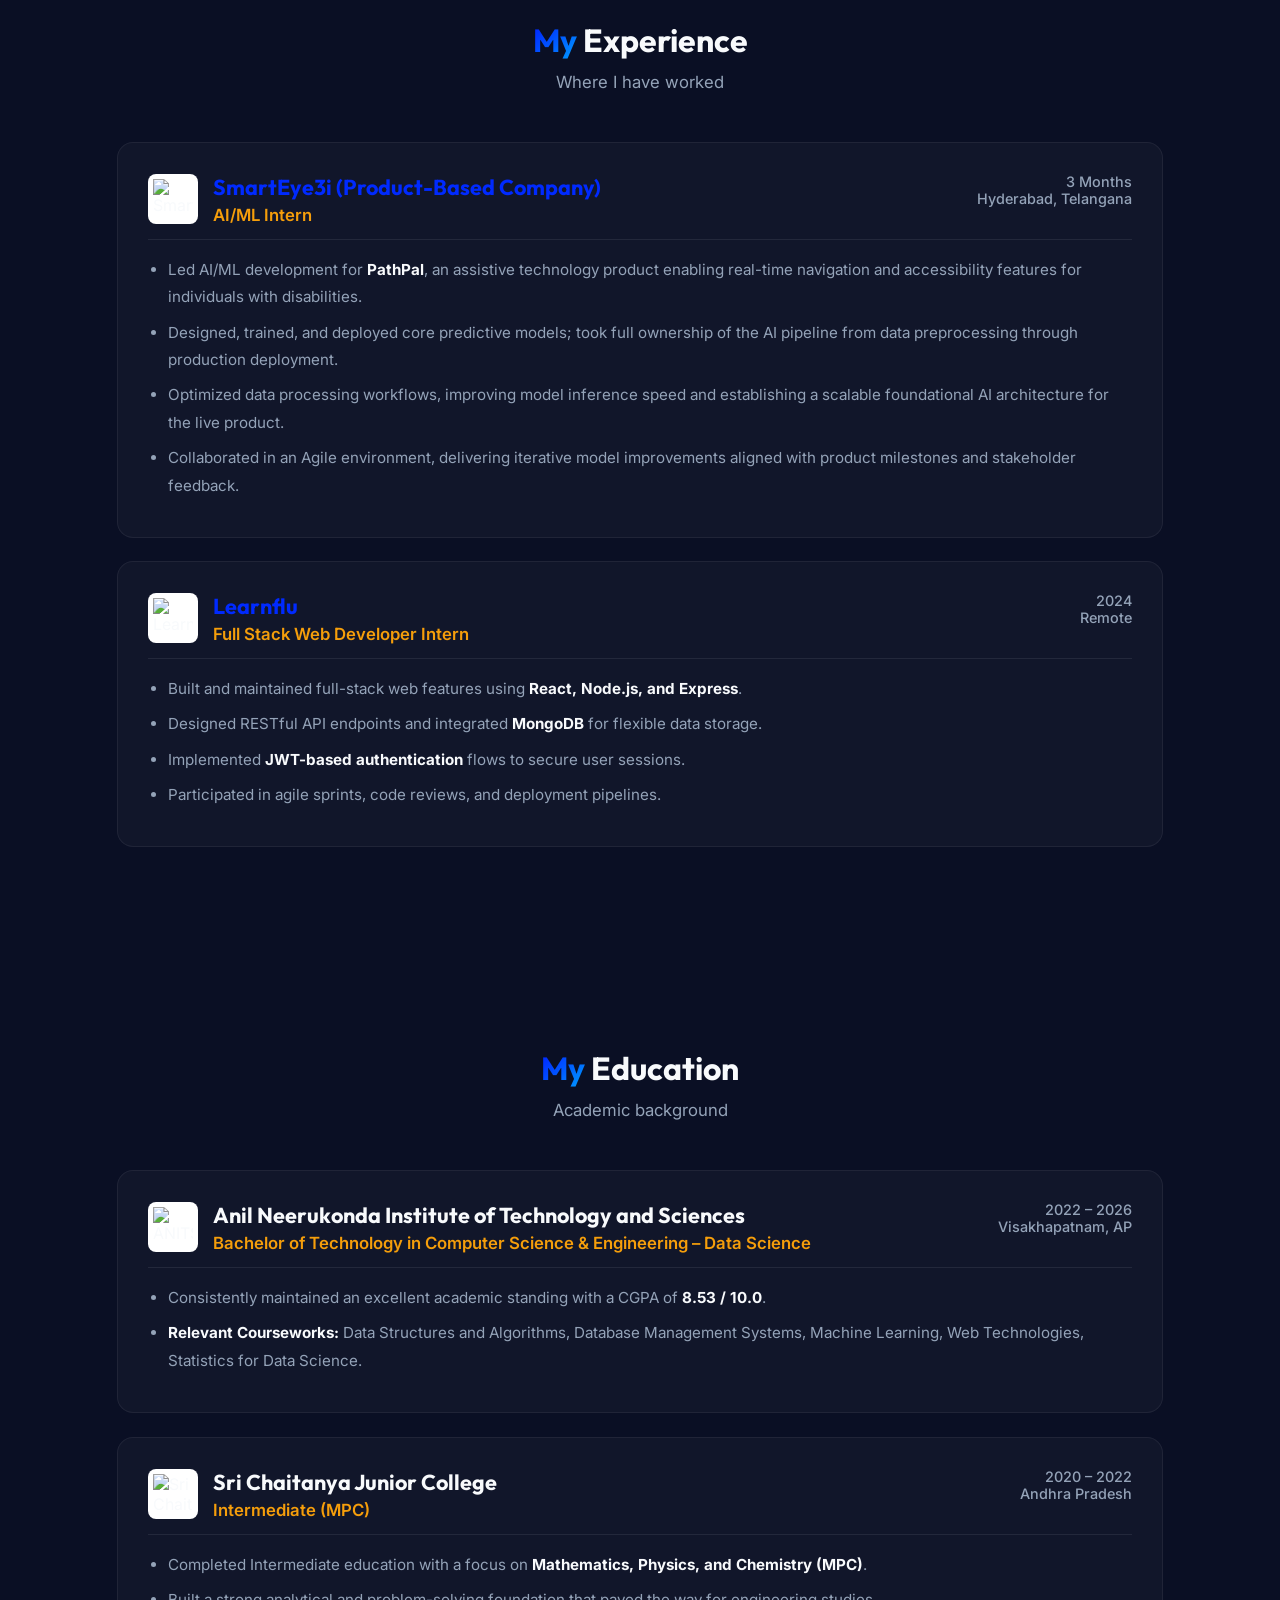
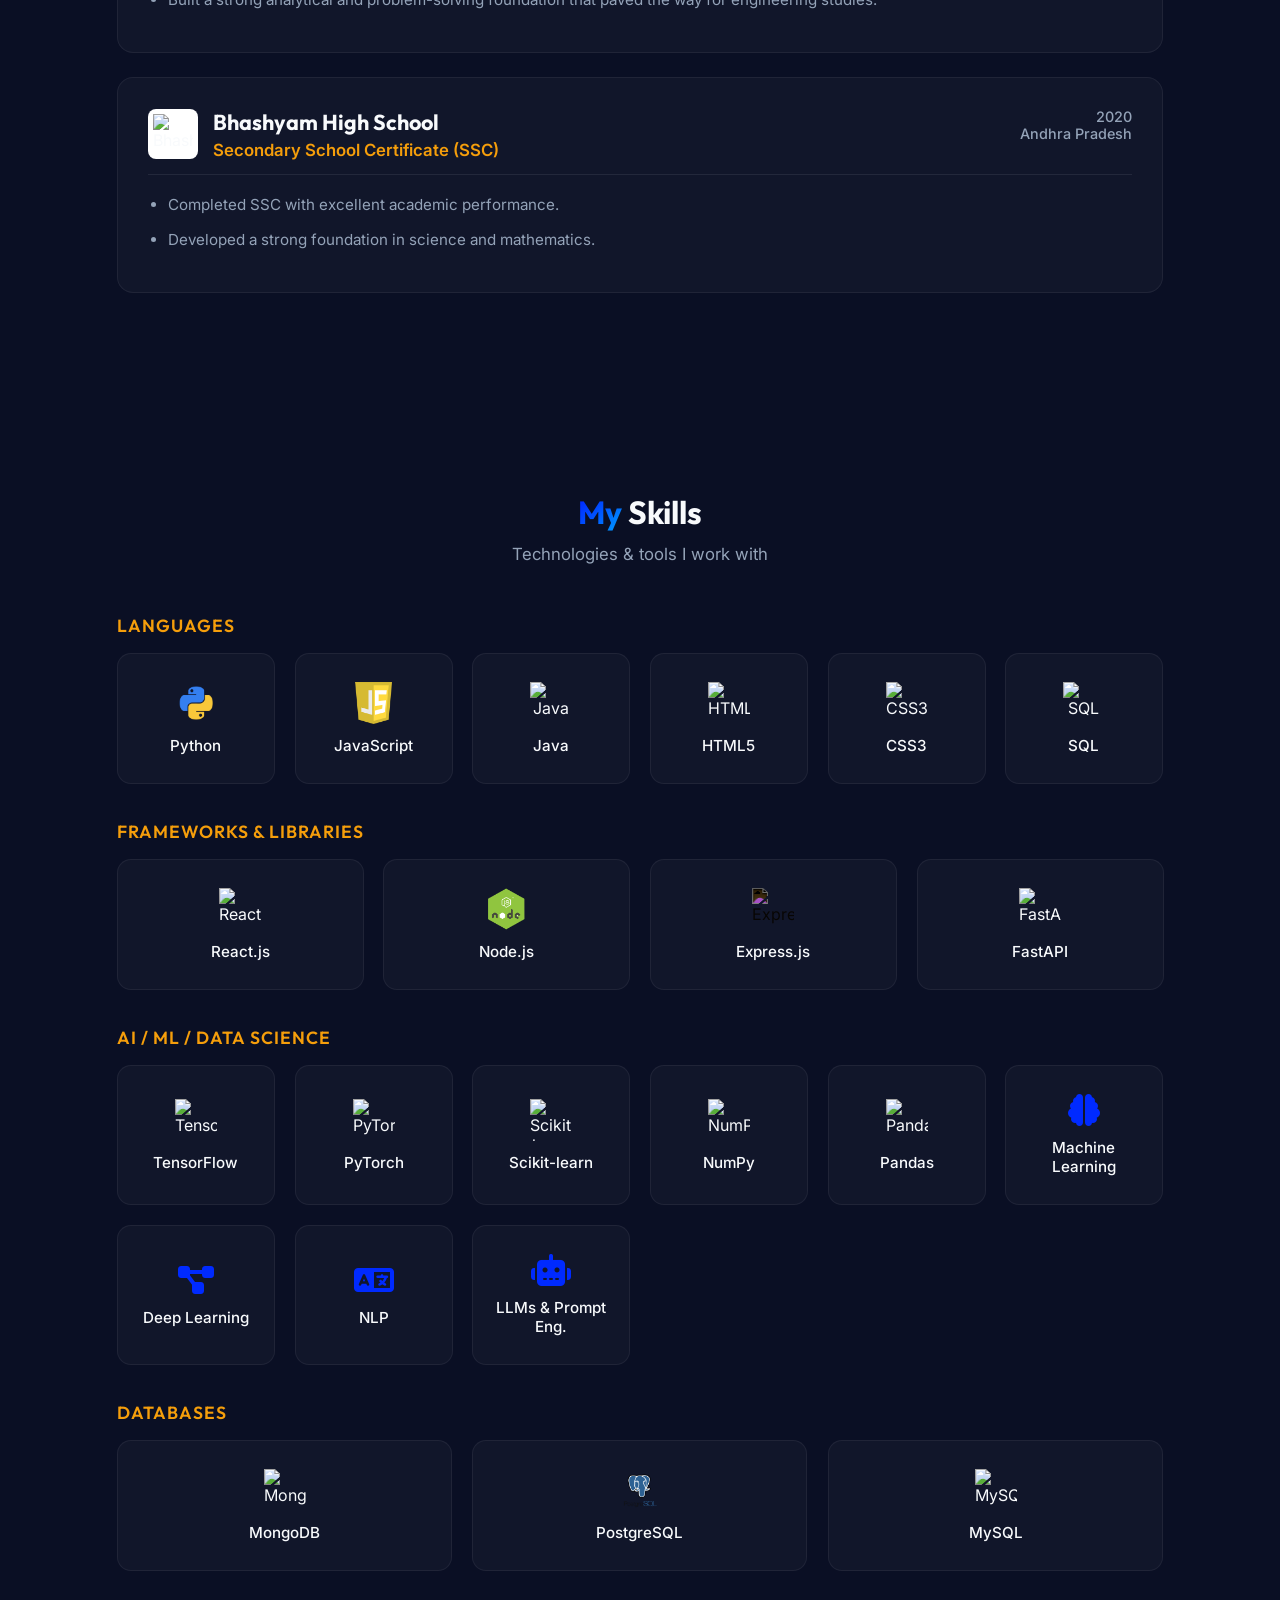
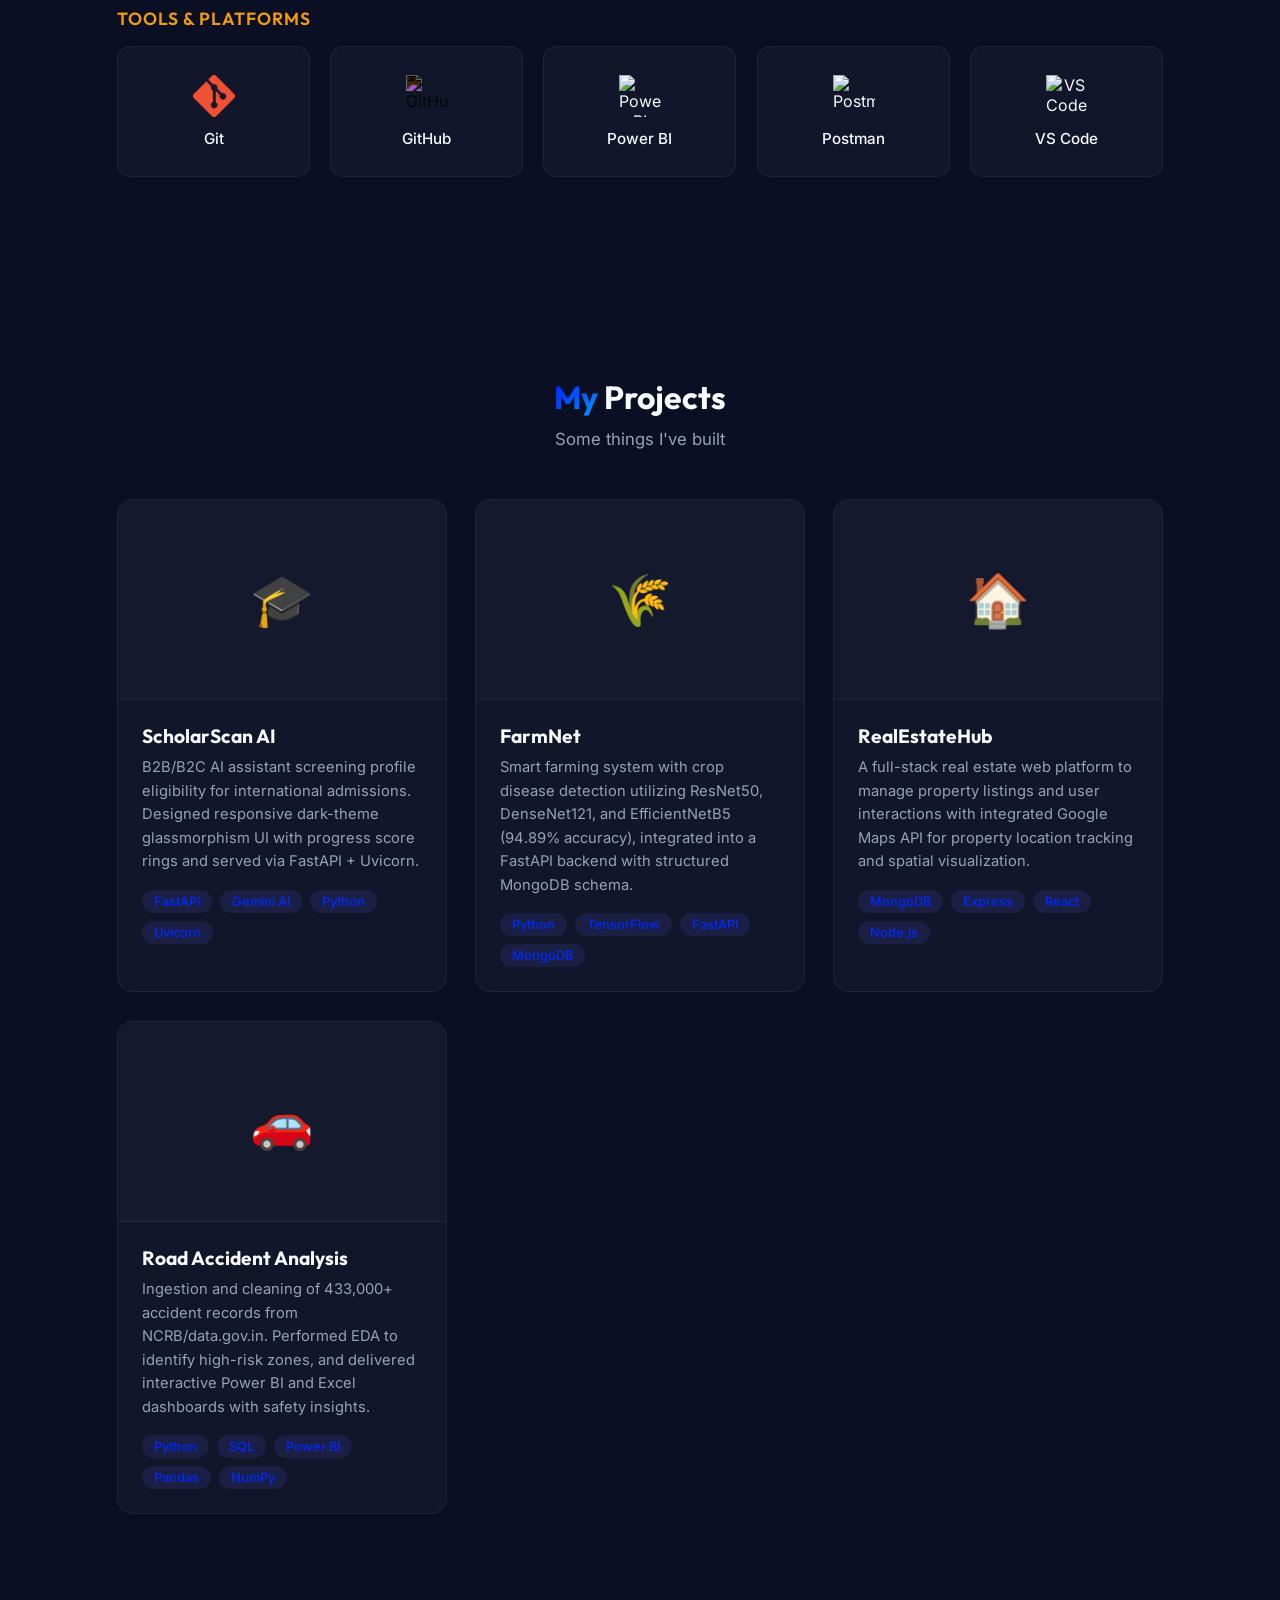
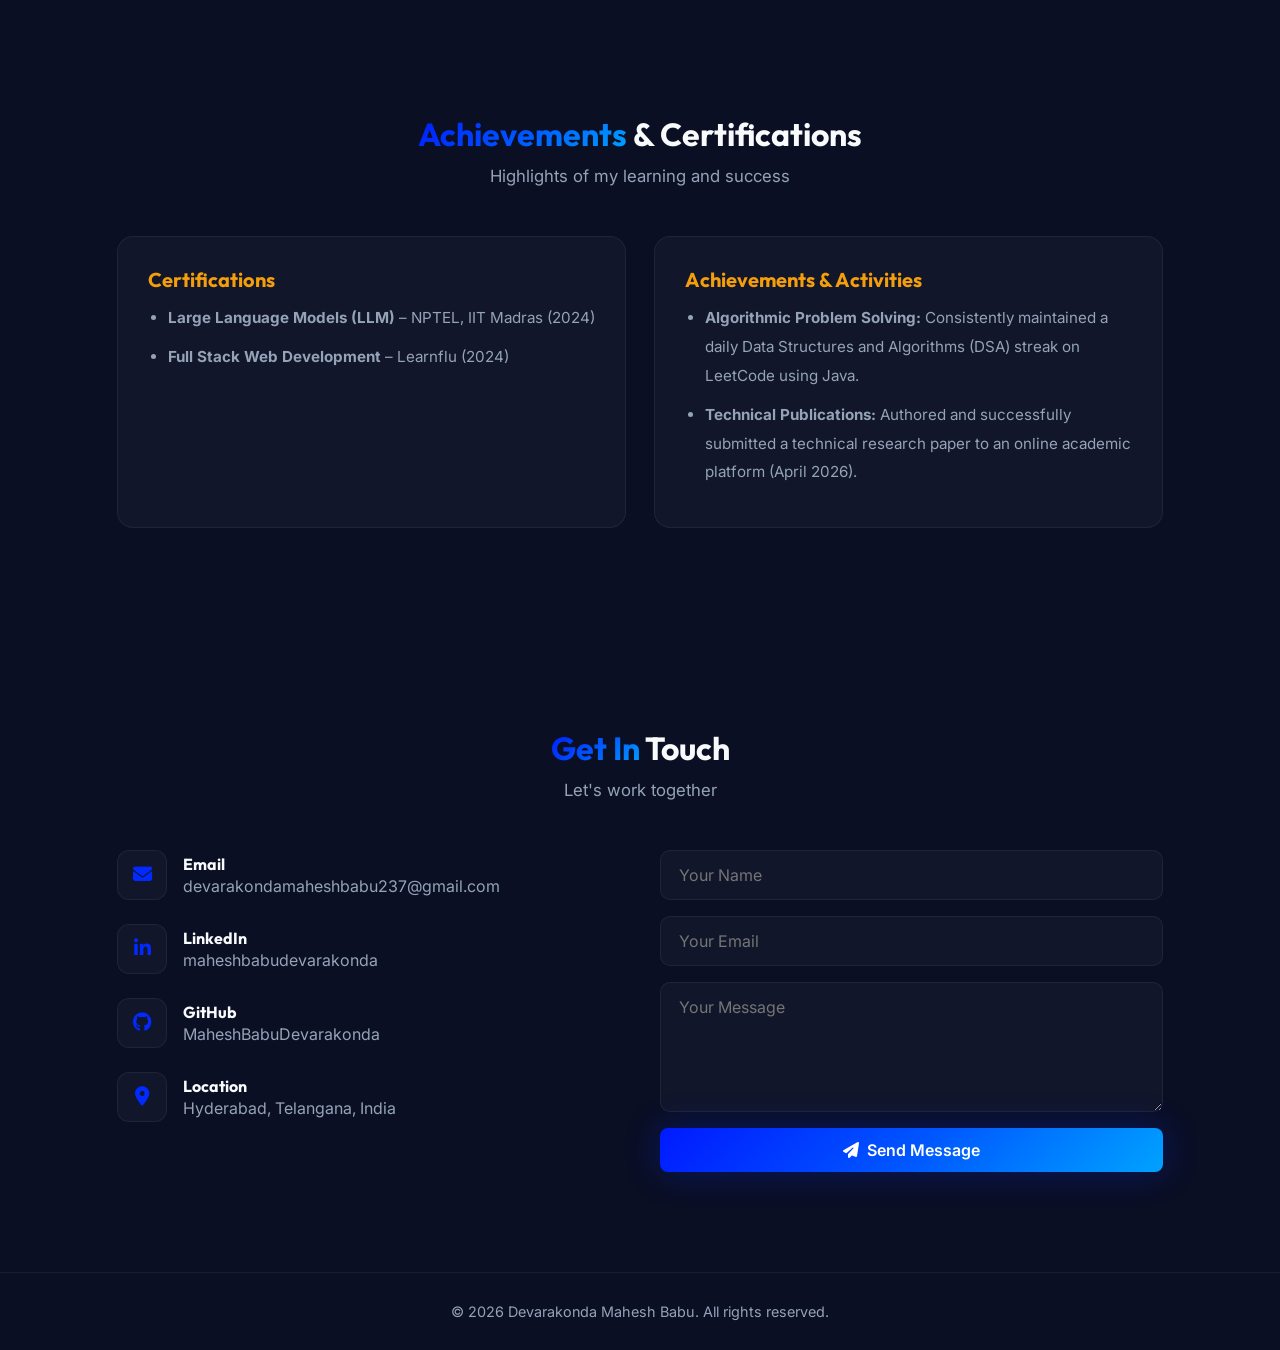
==== commit f1085cb0: "feat: expand skills grid with AI/ML/Data Science technologies and update ANITS logo" ====
--- a/index.html
+++ b/index.html
@@ -716,7 +716,7 @@
         <div class="timeline-header">
           <div style="display: flex; align-items: center; gap: 15px;">
             <div class="company-logo-wrapper">
-              <img src="https://anits.edu.in/wp-content/uploads/2025/02/cropped-icon-152x152.png" alt="ANITS Logo" class="company-logo">
+              <img src="https://upload.wikimedia.org/wikipedia/en/7/7a/Anits_logo.jpg" alt="ANITS Logo" class="company-logo">
             </div>
             <div>
               <h3>Anil Neerukonda Institute of Technology and Sciences</h3>
@@ -792,18 +792,58 @@
   <!-- Skills Section -->
   <section class="section" id="skills">
     <h2 class="section-title fade-in"><span>My</span> Skills</h2>
-    <p class="section-subtitle fade-in">Technologies I work with</p>
-    <div class="skills-grid">
+    <p class="section-subtitle fade-in">Technologies & tools I work with</p>
+
+    <!-- Languages -->
+    <h3 class="skills-group-title fade-in" style="font-size:1.1rem; font-weight:600; color:var(--accent); margin-bottom:16px; margin-top:10px; letter-spacing:1px; text-transform:uppercase;">Languages</h3>
+    <div class="skills-grid" style="margin-bottom:36px;">
+      <div class="skill-card fade-in"><img src="assets/img/python-logo-1.png" alt="Python" class="tech-icon"><p>Python</p></div>
+      <div class="skill-card fade-in"><img src="assets/img/javascript.png" alt="JavaScript" class="tech-icon"><p>JavaScript</p></div>
+      <div class="skill-card fade-in"><img src="https://cdn.jsdelivr.net/gh/devicons/devicon/icons/java/java-original.svg" alt="Java" class="tech-icon"><p>Java</p></div>
+      <div class="skill-card fade-in"><img src="https://cdn.jsdelivr.net/gh/devicons/devicon/icons/html5/html5-original.svg" alt="HTML5" class="tech-icon"><p>HTML5</p></div>
+      <div class="skill-card fade-in"><img src="https://cdn.jsdelivr.net/gh/devicons/devicon/icons/css3/css3-original.svg" alt="CSS3" class="tech-icon"><p>CSS3</p></div>
+      <div class="skill-card fade-in"><img src="https://cdn.jsdelivr.net/gh/devicons/devicon/icons/mysql/mysql-original.svg" alt="SQL" class="tech-icon"><p>SQL</p></div>
+    </div>
+
+    <!-- Frameworks & Libraries -->
+    <h3 class="skills-group-title fade-in" style="font-size:1.1rem; font-weight:600; color:var(--accent); margin-bottom:16px; letter-spacing:1px; text-transform:uppercase;">Frameworks & Libraries</h3>
+    <div class="skills-grid" style="margin-bottom:36px;">
       <div class="skill-card fade-in"><img src="https://cdn.jsdelivr.net/gh/devicons/devicon/icons/react/react-original.svg" alt="React" class="tech-icon"><p>React.js</p></div>
-      <div class="skill-card fade-in"><img src="assets/img/javascript.png" alt="JavaScript" class="tech-icon"><p>JavaScript</p></div>
-      <div class="skill-card fade-in"><img src="assets/img/python-logo-1.png" alt="Python" class="tech-icon"><p>Python</p></div>
-      <div class="skill-card fade-in"><img src="https://cdn.jsdelivr.net/gh/devicons/devicon/icons/java/java-original.svg" alt="Java" class="tech-icon"><p>Java</p></div>
+      <div class="skill-card fade-in"><img src="assets/img/nodejs.png" alt="Node.js" class="tech-icon"><p>Node.js</p></div>
+      <div class="skill-card fade-in"><img src="https://cdn.jsdelivr.net/gh/devicons/devicon/icons/express/express-original.svg" alt="Express.js" class="tech-icon" style="filter: invert(1);"><p>Express.js</p></div>
       <div class="skill-card fade-in"><img src="https://cdn.jsdelivr.net/gh/devicons/devicon/icons/fastapi/fastapi-original.svg" alt="FastAPI" class="tech-icon"><p>FastAPI</p></div>
-      <div class="skill-card fade-in"><img src="assets/img/nodejs.png" alt="Node.js" class="tech-icon"><p>Node.js</p></div>
+    </div>
+
+    <!-- AI / ML / Data Science -->
+    <h3 class="skills-group-title fade-in" style="font-size:1.1rem; font-weight:600; color:var(--accent); margin-bottom:16px; letter-spacing:1px; text-transform:uppercase;">AI / ML / Data Science</h3>
+    <div class="skills-grid" style="margin-bottom:36px;">
+      <div class="skill-card fade-in"><img src="https://cdn.jsdelivr.net/gh/devicons/devicon/icons/tensorflow/tensorflow-original.svg" alt="TensorFlow" class="tech-icon"><p>TensorFlow</p></div>
+      <div class="skill-card fade-in"><img src="https://cdn.jsdelivr.net/gh/devicons/devicon/icons/pytorch/pytorch-original.svg" alt="PyTorch" class="tech-icon"><p>PyTorch</p></div>
+      <div class="skill-card fade-in"><img src="https://cdn.jsdelivr.net/gh/devicons/devicon/icons/scikitlearn/scikitlearn-original.svg" alt="Scikit-learn" class="tech-icon"><p>Scikit-learn</p></div>
+      <div class="skill-card fade-in"><img src="https://cdn.jsdelivr.net/gh/devicons/devicon/icons/numpy/numpy-original.svg" alt="NumPy" class="tech-icon"><p>NumPy</p></div>
+      <div class="skill-card fade-in"><img src="https://cdn.jsdelivr.net/gh/devicons/devicon/icons/pandas/pandas-original.svg" alt="Pandas" class="tech-icon"><p>Pandas</p></div>
+      <div class="skill-card fade-in"><i class="fas fa-brain" style="font-size:2rem; color:var(--primary); margin-bottom:12px;"></i><p>Machine Learning</p></div>
+      <div class="skill-card fade-in"><i class="fas fa-project-diagram" style="font-size:2rem; color:var(--primary); margin-bottom:12px;"></i><p>Deep Learning</p></div>
+      <div class="skill-card fade-in"><i class="fas fa-language" style="font-size:2rem; color:var(--primary); margin-bottom:12px;"></i><p>NLP</p></div>
+      <div class="skill-card fade-in"><i class="fas fa-robot" style="font-size:2rem; color:var(--primary); margin-bottom:12px;"></i><p>LLMs & Prompt Eng.</p></div>
+    </div>
+
+    <!-- Databases -->
+    <h3 class="skills-group-title fade-in" style="font-size:1.1rem; font-weight:600; color:var(--accent); margin-bottom:16px; letter-spacing:1px; text-transform:uppercase;">Databases</h3>
+    <div class="skills-grid" style="margin-bottom:36px;">
       <div class="skill-card fade-in"><img src="https://cdn.jsdelivr.net/gh/devicons/devicon/icons/mongodb/mongodb-original.svg" alt="MongoDB" class="tech-icon"><p>MongoDB</p></div>
       <div class="skill-card fade-in"><img src="assets/img/postgresql.png" alt="PostgreSQL" class="tech-icon"><p>PostgreSQL</p></div>
+      <div class="skill-card fade-in"><img src="https://cdn.jsdelivr.net/gh/devicons/devicon/icons/mysql/mysql-original.svg" alt="MySQL" class="tech-icon"><p>MySQL</p></div>
+    </div>
+
+    <!-- Tools & Platforms -->
+    <h3 class="skills-group-title fade-in" style="font-size:1.1rem; font-weight:600; color:var(--accent); margin-bottom:16px; letter-spacing:1px; text-transform:uppercase;">Tools & Platforms</h3>
+    <div class="skills-grid">
+      <div class="skill-card fade-in"><img src="assets/img/git.png" alt="Git" class="tech-icon"><p>Git</p></div>
+      <div class="skill-card fade-in"><img src="https://cdn.jsdelivr.net/gh/devicons/devicon/icons/github/github-original.svg" alt="GitHub" class="tech-icon" style="filter: invert(1);"><p>GitHub</p></div>
       <div class="skill-card fade-in"><img src="https://upload.wikimedia.org/wikipedia/commons/c/cf/New_Power_BI_Logo.svg" alt="Power BI" class="tech-icon"><p>Power BI</p></div>
-      <div class="skill-card fade-in"><img src="assets/img/git.png" alt="Git" class="tech-icon"><p>Git</p></div>
+      <div class="skill-card fade-in"><img src="https://cdn.jsdelivr.net/gh/devicons/devicon/icons/postman/postman-original.svg" alt="Postman" class="tech-icon"><p>Postman</p></div>
+      <div class="skill-card fade-in"><img src="https://cdn.jsdelivr.net/gh/devicons/devicon/icons/vscode/vscode-original.svg" alt="VS Code" class="tech-icon"><p>VS Code</p></div>
     </div>
   </section>
 
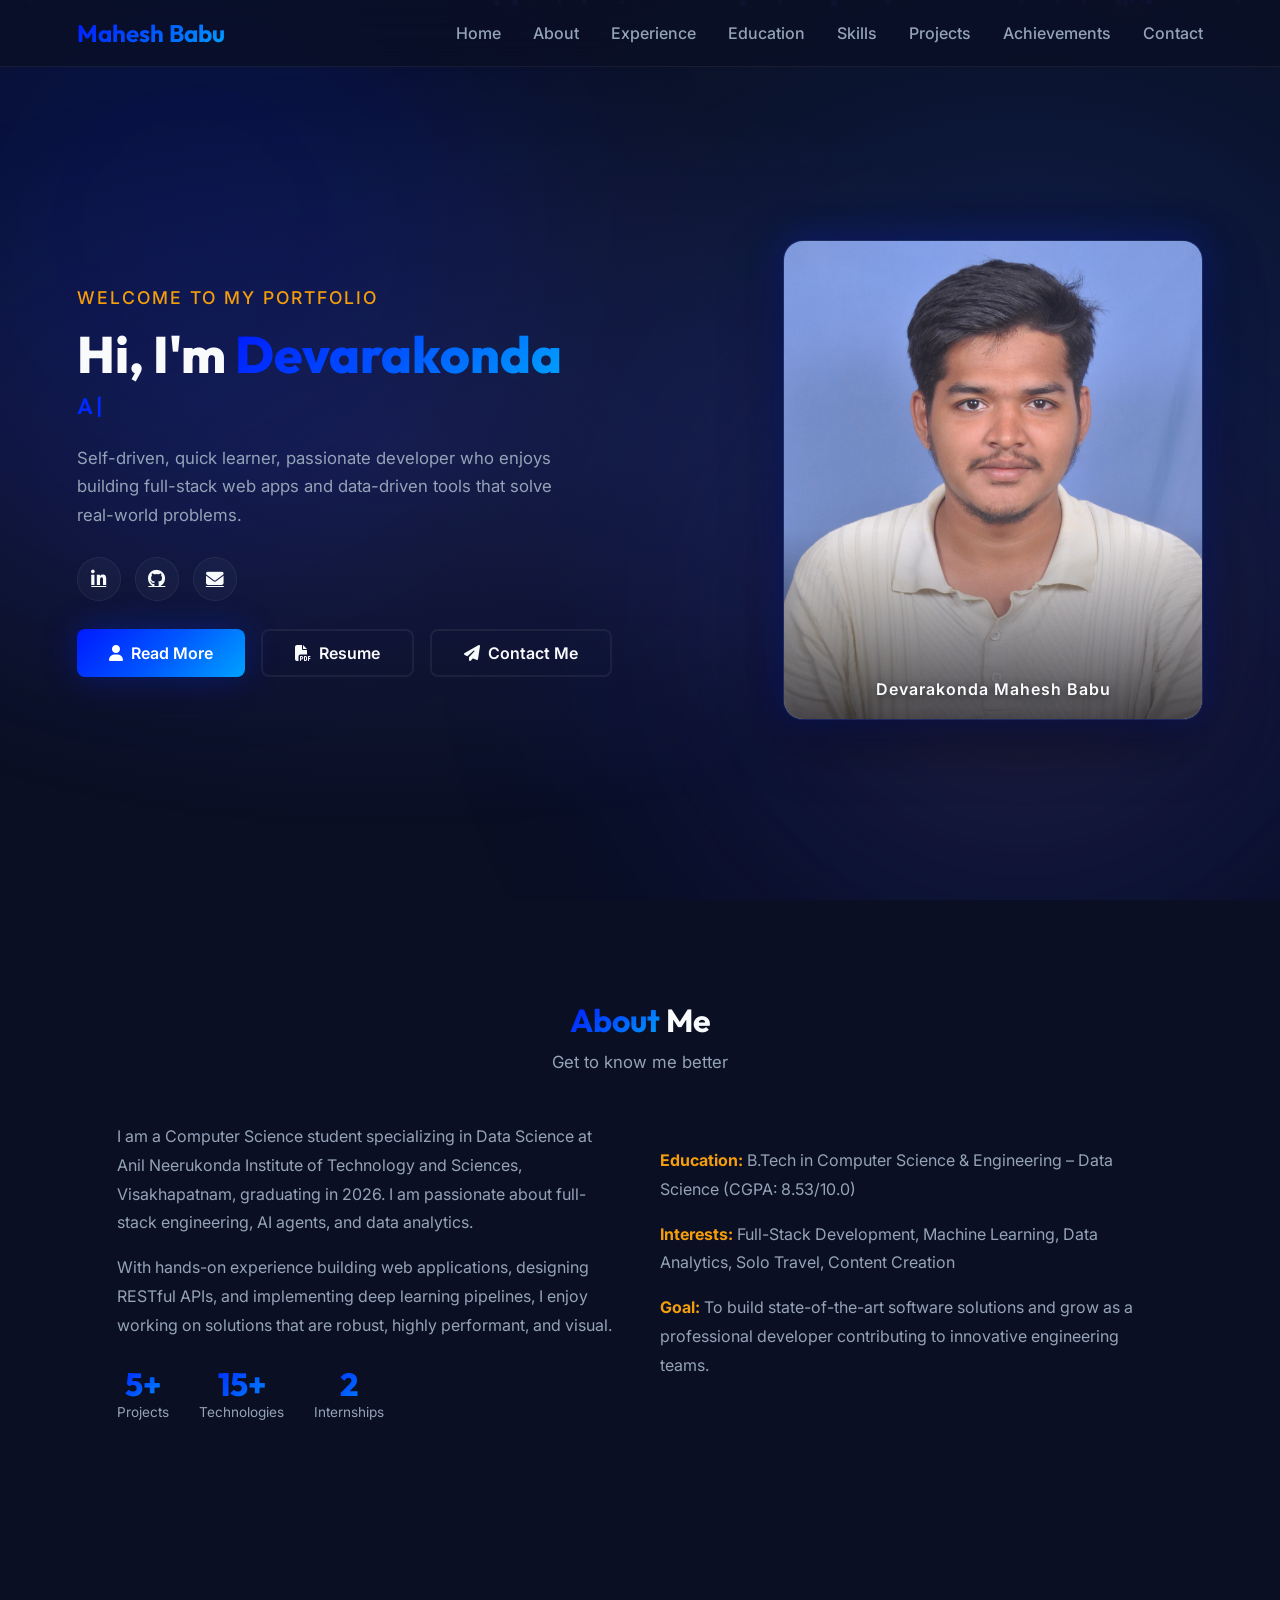
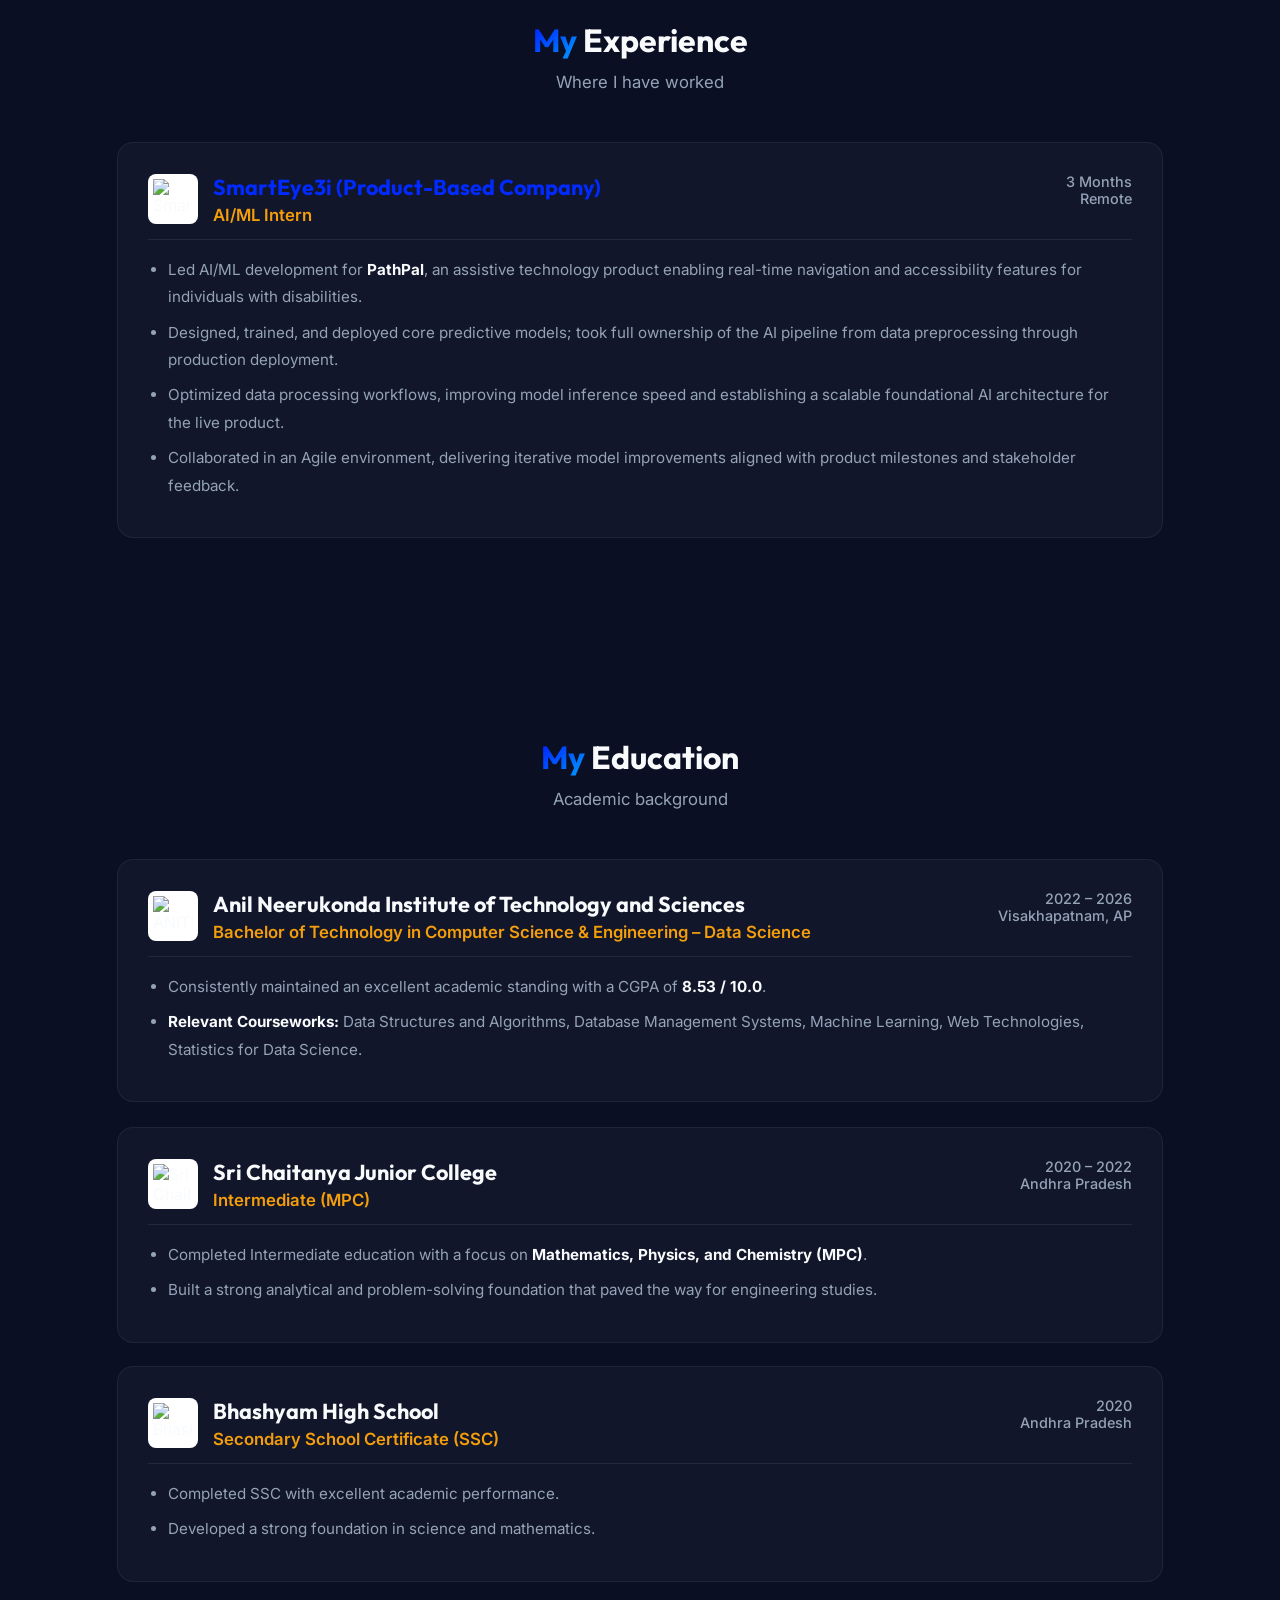
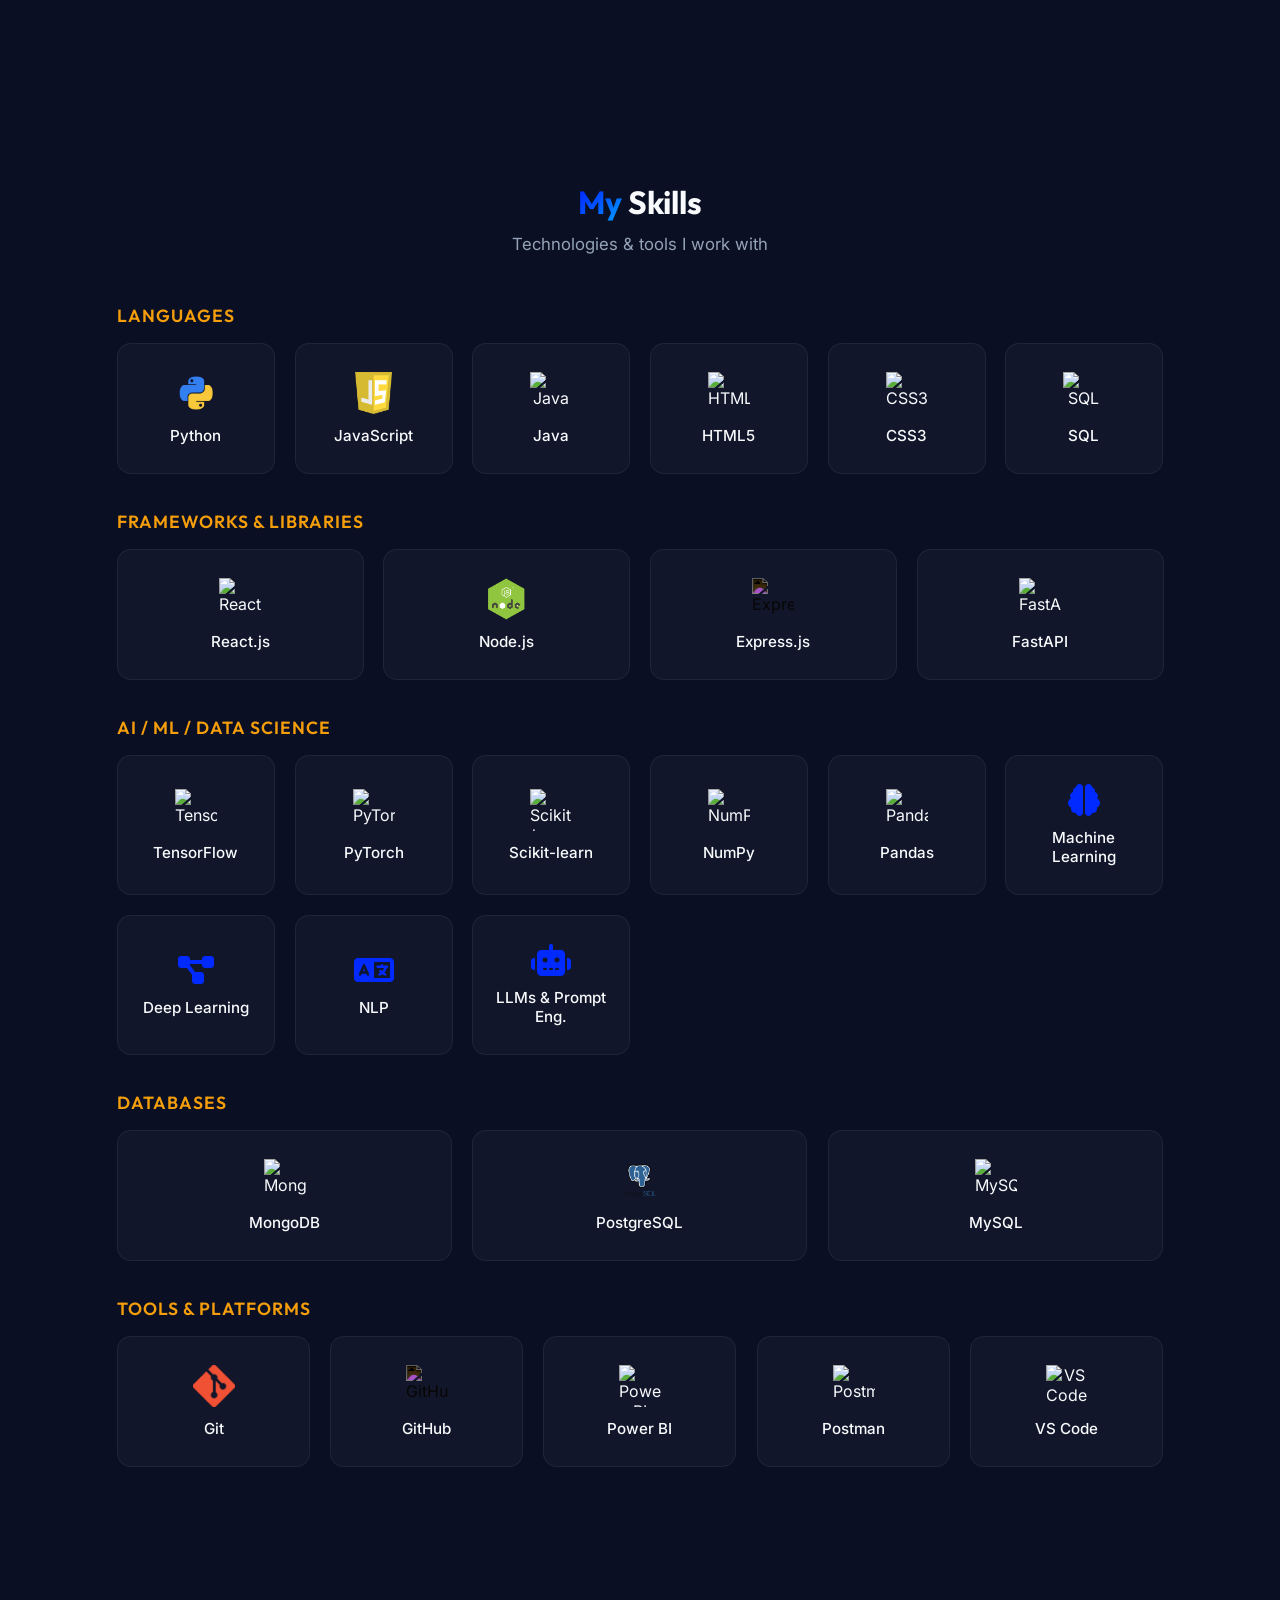
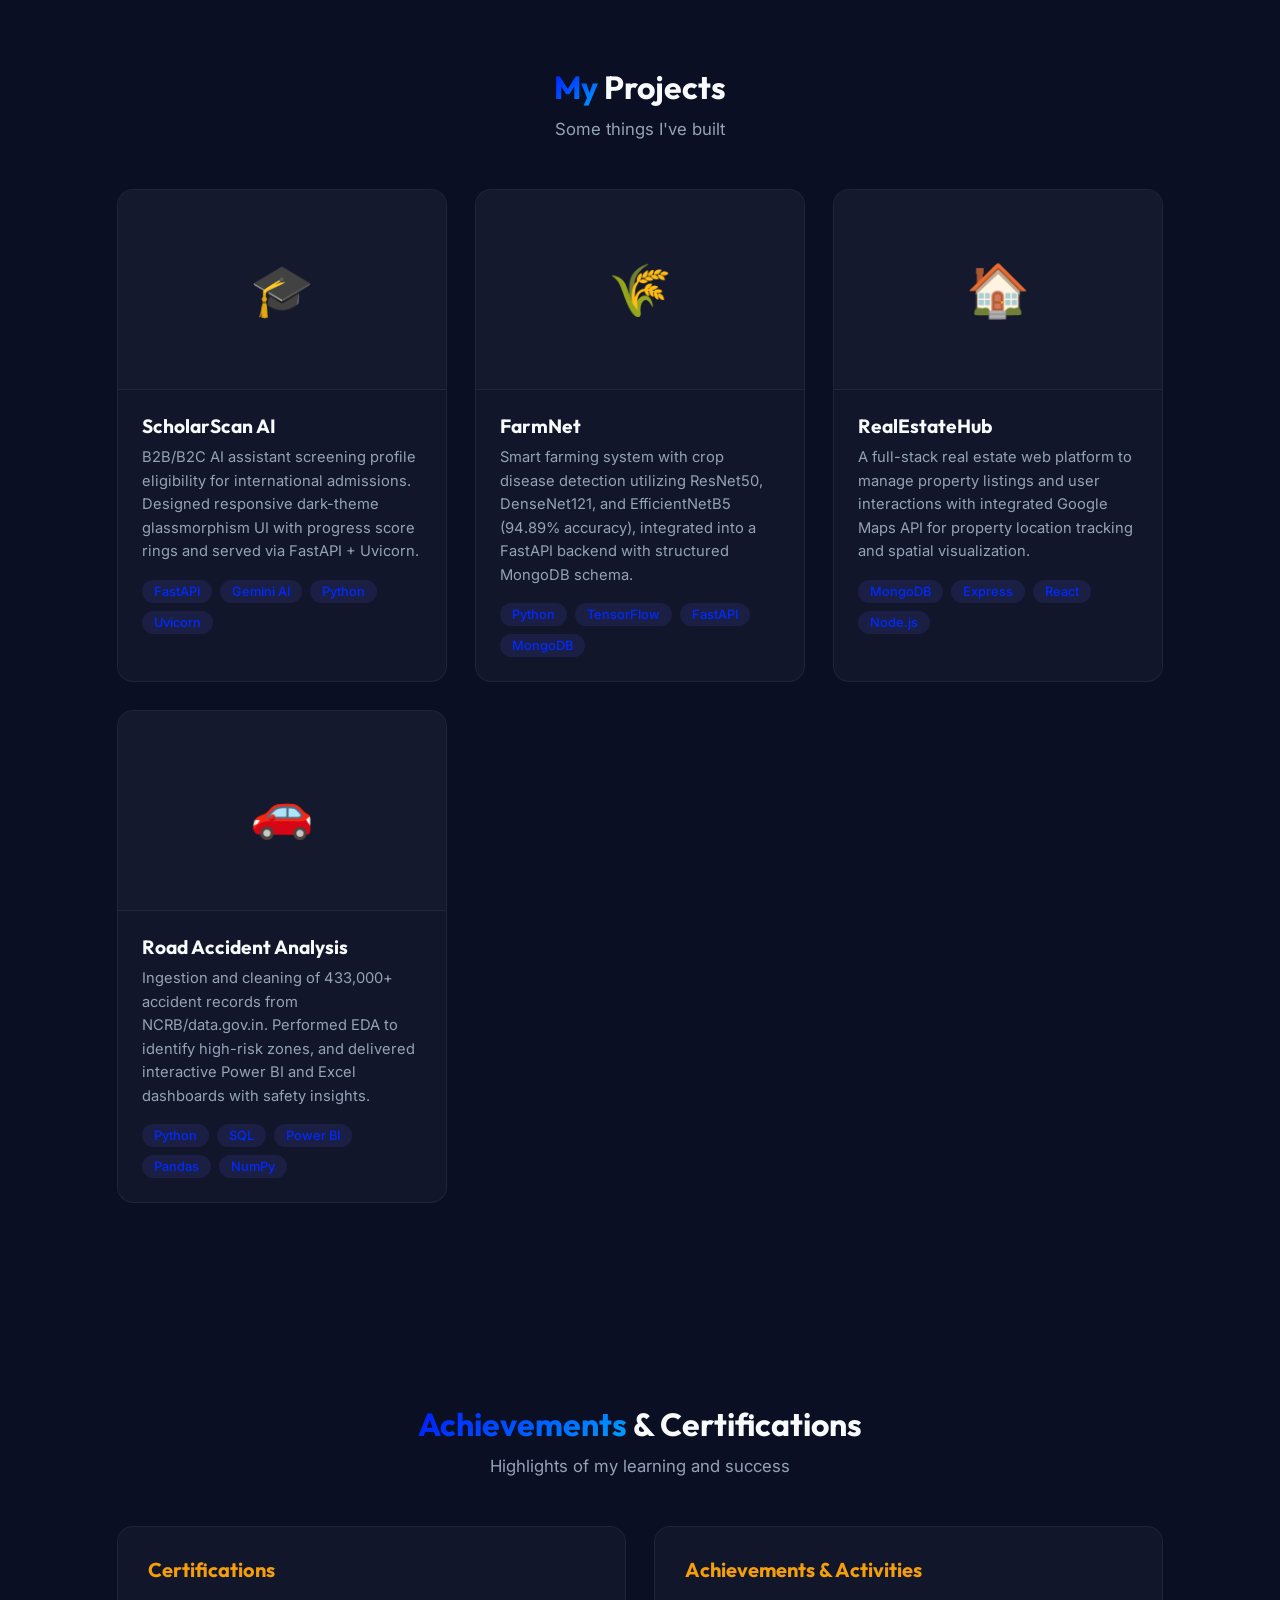
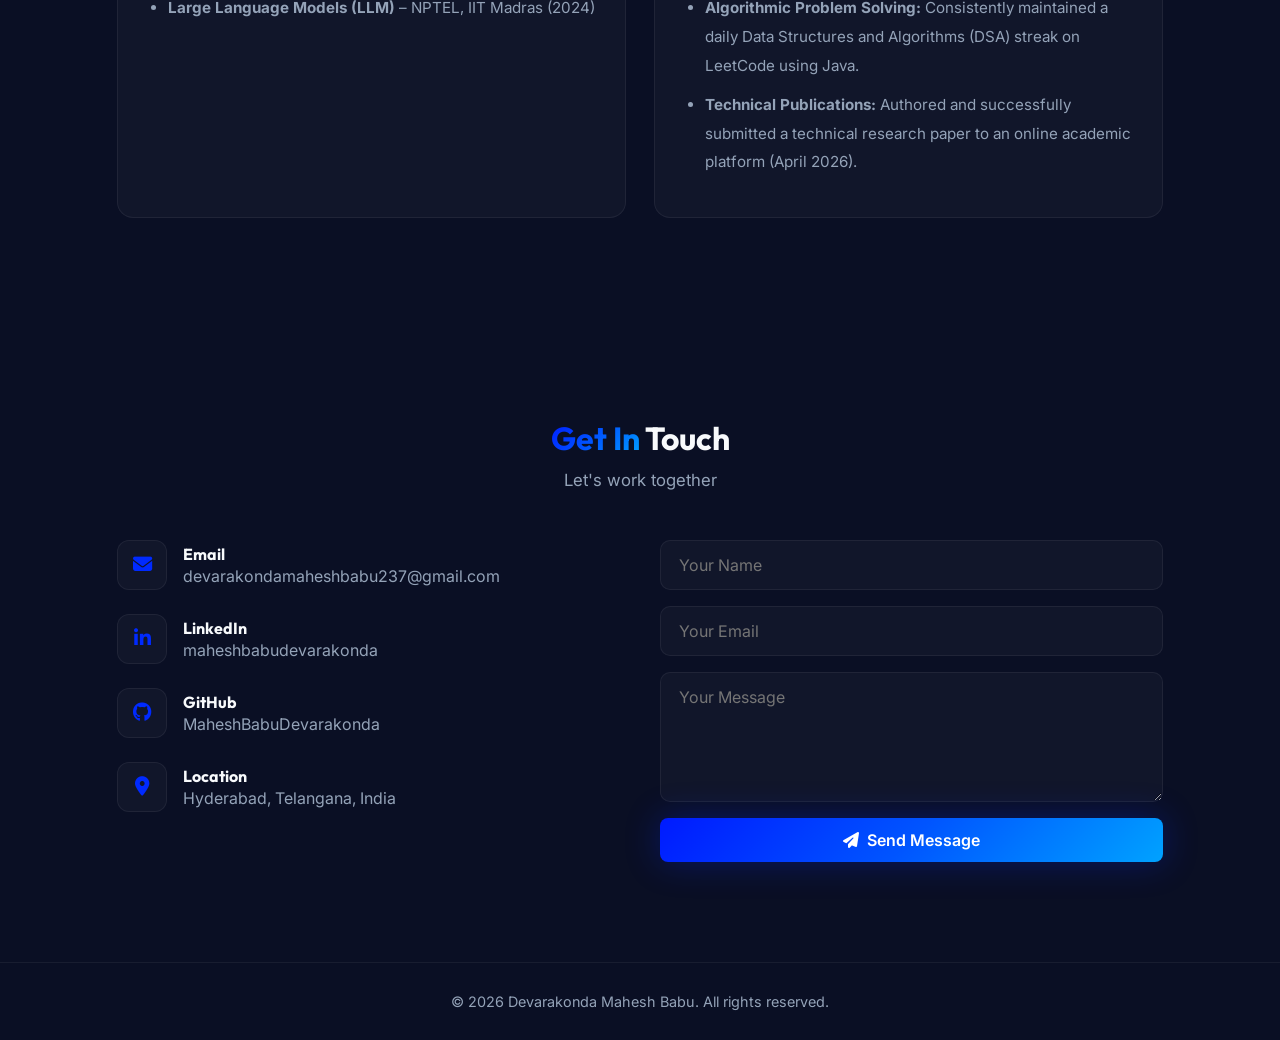
==== commit c0404025: "chore: change SmartEye3i to Remote, remove Learnflu internship and certification" ====
--- a/index.html
+++ b/index.html
@@ -662,7 +662,7 @@
           </div>
           <div class="company-meta">
             <span class="date-loc">3 Months</span>
-            <span class="date-loc">Hyderabad, Telangana</span>
+            <span class="date-loc">Remote</span>
           </div>
         </div>
         <div class="timeline-body">
@@ -671,33 +671,6 @@
             <li>Designed, trained, and deployed core predictive models; took full ownership of the AI pipeline from data preprocessing through production deployment.</li>
             <li>Optimized data processing workflows, improving model inference speed and establishing a scalable foundational AI architecture for the live product.</li>
             <li>Collaborated in an Agile environment, delivering iterative model improvements aligned with product milestones and stakeholder feedback.</li>
-          </ul>
-        </div>
-      </div>
-
-      <!-- Learnflu -->
-      <div class="timeline-card fade-in">
-        <div class="timeline-header">
-          <div style="display: flex; align-items: center; gap: 15px;">
-            <div class="company-logo-wrapper">
-              <img src="https://learnflu.com/wp-content/uploads/2025/08/LEARN-FLU-LOGO.webp" alt="Learnflu Logo" class="company-logo">
-            </div>
-            <div>
-              <h3><a href="https://learnflu.com" target="_blank">Learnflu</a></h3>
-              <div class="role-title">Full Stack Web Developer Intern</div>
-            </div>
-          </div>
-          <div class="company-meta">
-            <span class="date-loc">2024</span>
-            <span class="date-loc">Remote</span>
-          </div>
-        </div>
-        <div class="timeline-body">
-          <ul>
-            <li>Built and maintained full-stack web features using <strong>React, Node.js, and Express</strong>.</li>
-            <li>Designed RESTful API endpoints and integrated <strong>MongoDB</strong> for flexible data storage.</li>
-            <li>Implemented <strong>JWT-based authentication</strong> flows to secure user sessions.</li>
-            <li>Participated in agile sprints, code reviews, and deployment pipelines.</li>
           </ul>
         </div>
       </div>
@@ -896,7 +869,6 @@
         <h3 style="font-size: 1.25rem; font-weight: 700; margin-bottom: 12px; color: var(--accent);">Certifications</h3>
         <ul style="padding-left: 20px; color: var(--text-muted); line-height: 1.9; font-size: 0.95rem; list-style-type: disc;">
           <li style="margin-bottom: 10px;"><strong>Large Language Models (LLM)</strong> – NPTEL, IIT Madras (2024)</li>
-          <li style="margin-bottom: 10px;"><strong>Full Stack Web Development</strong> – Learnflu (2024)</li>
         </ul>
       </div>
       <div class="project-card fade-in" style="padding: 30px;">
